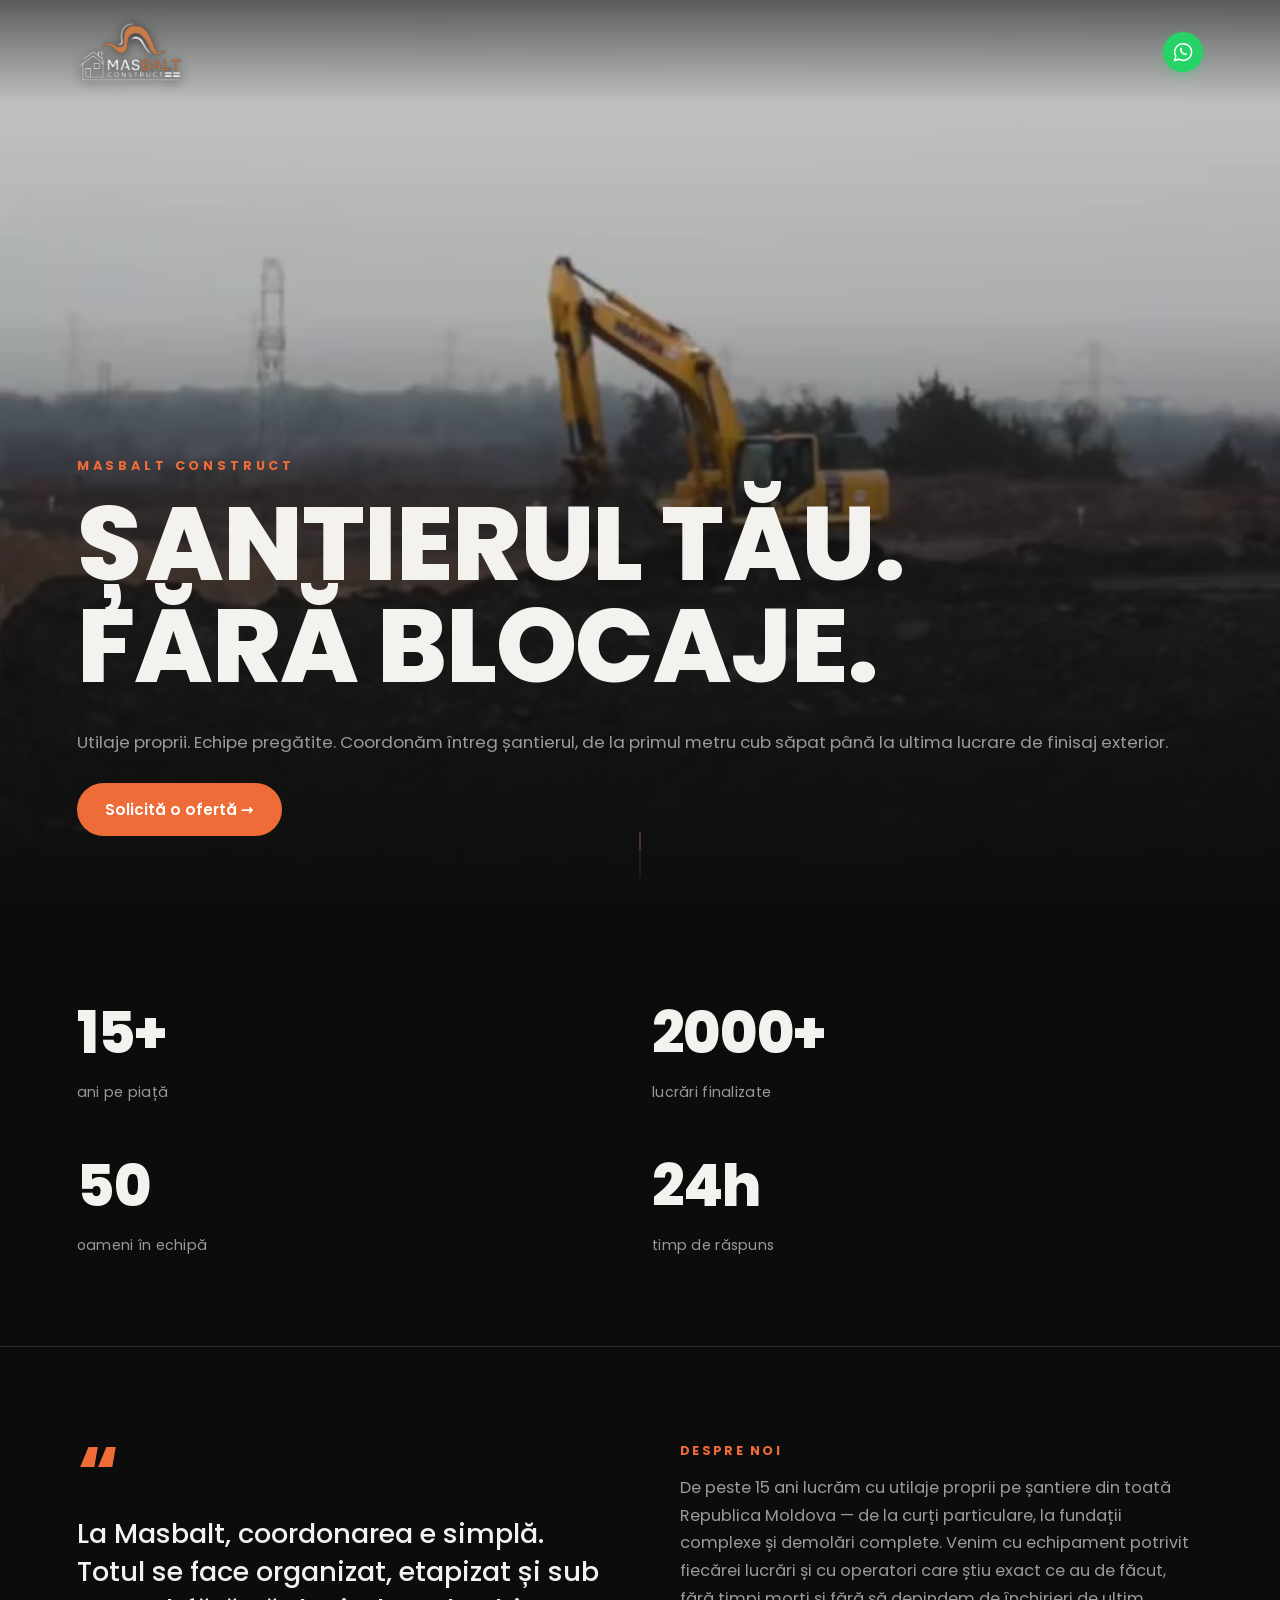
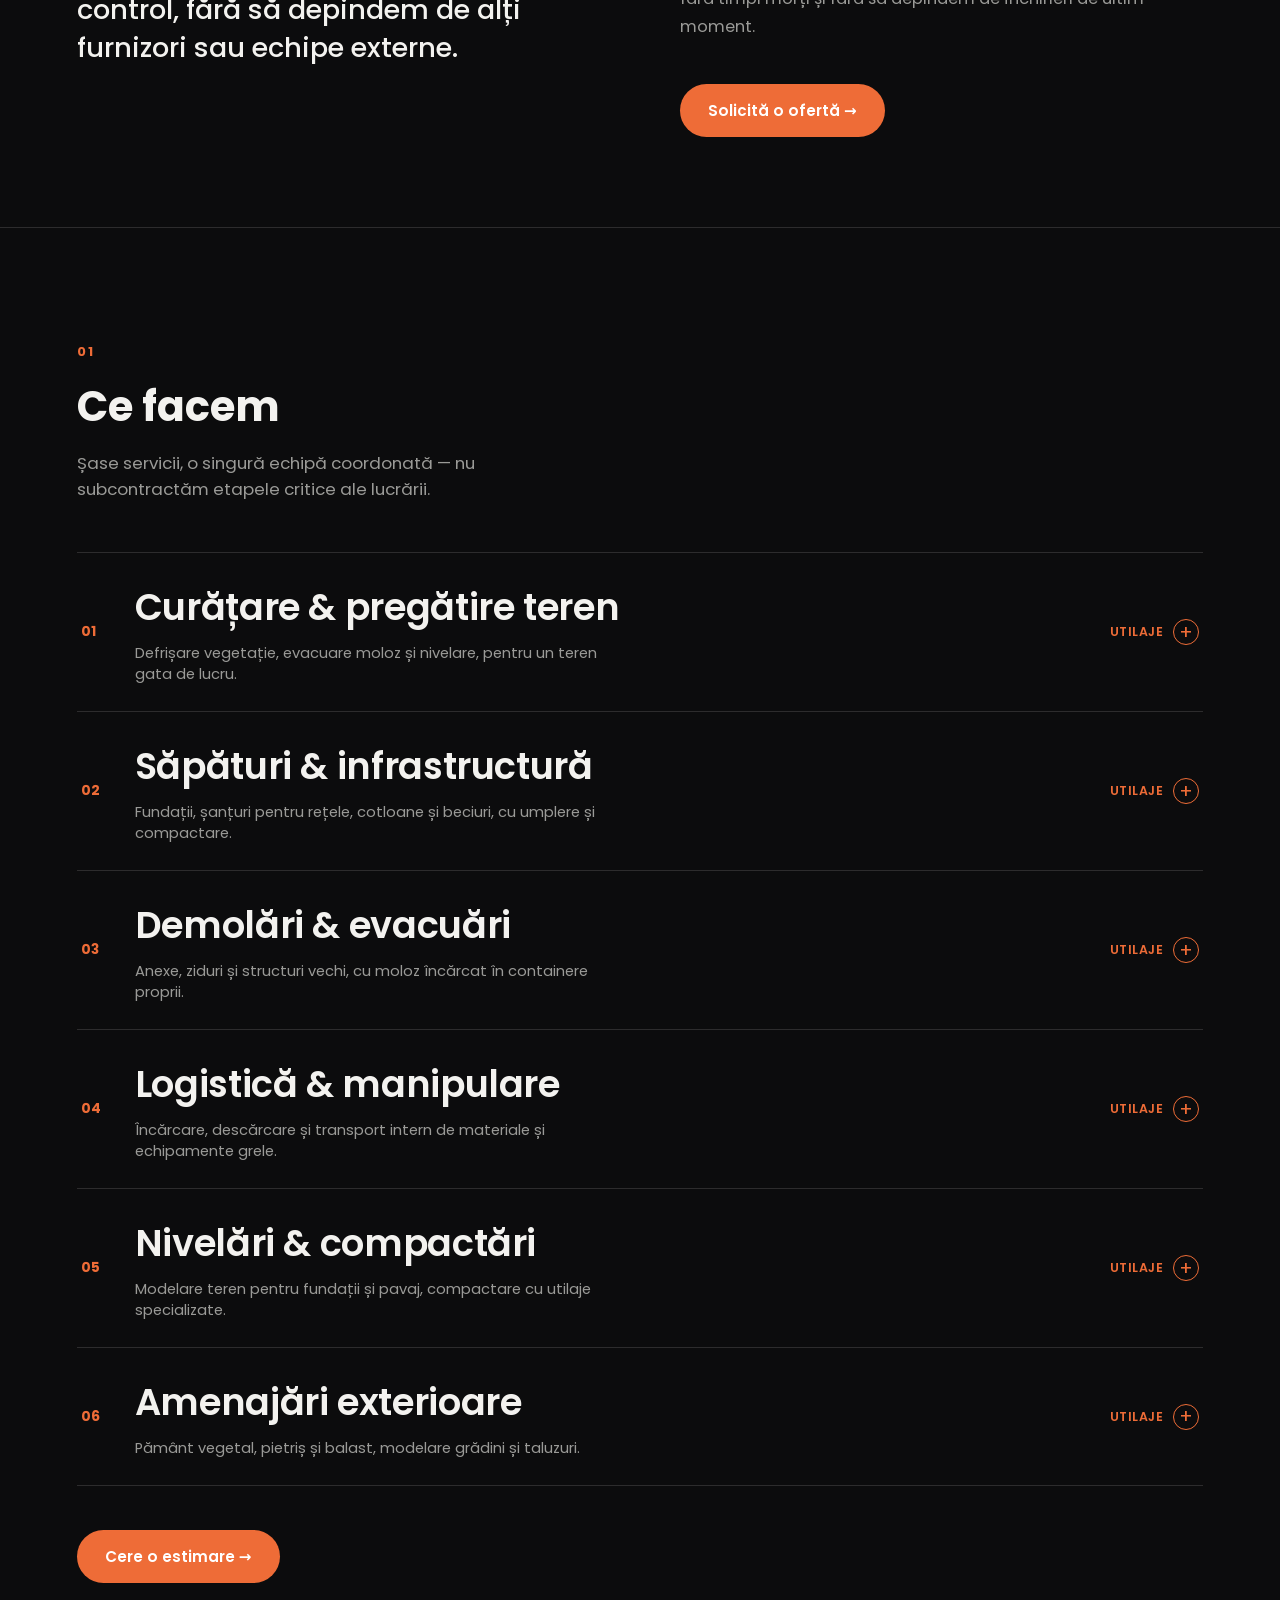
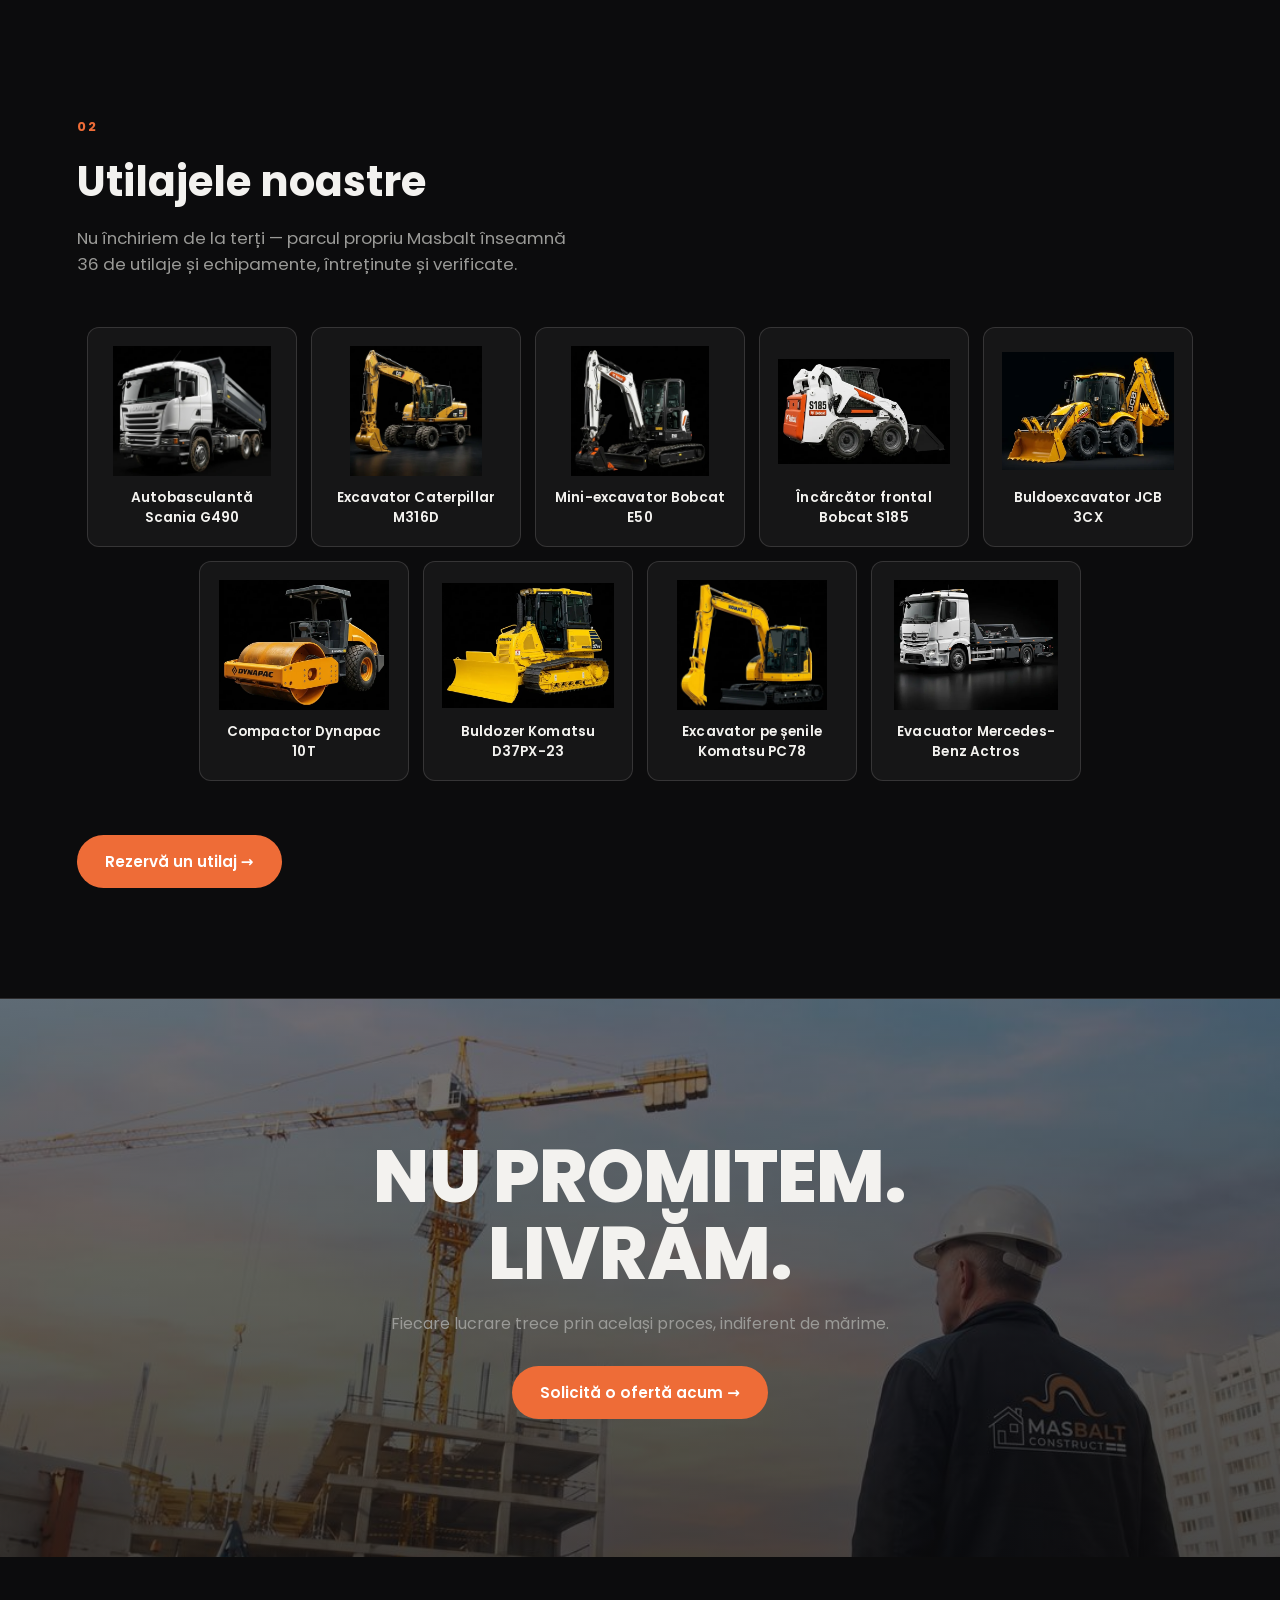
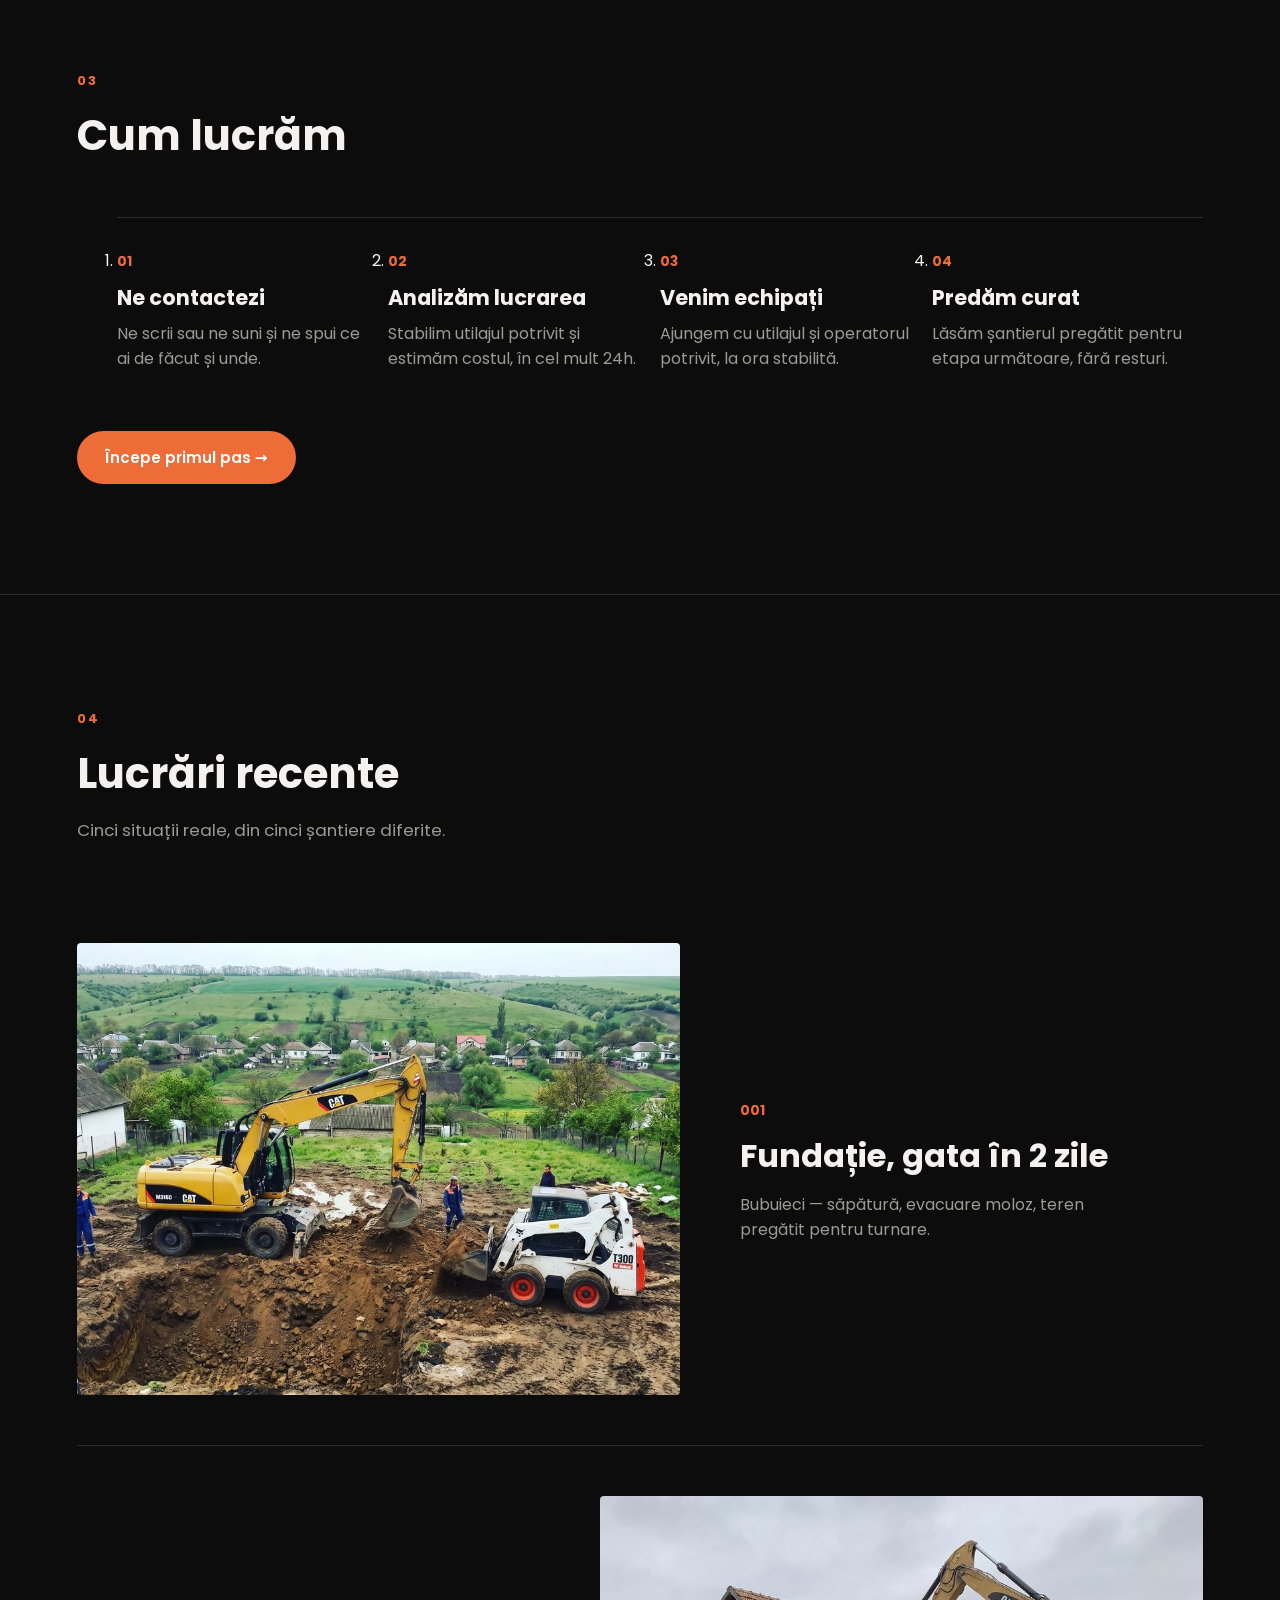
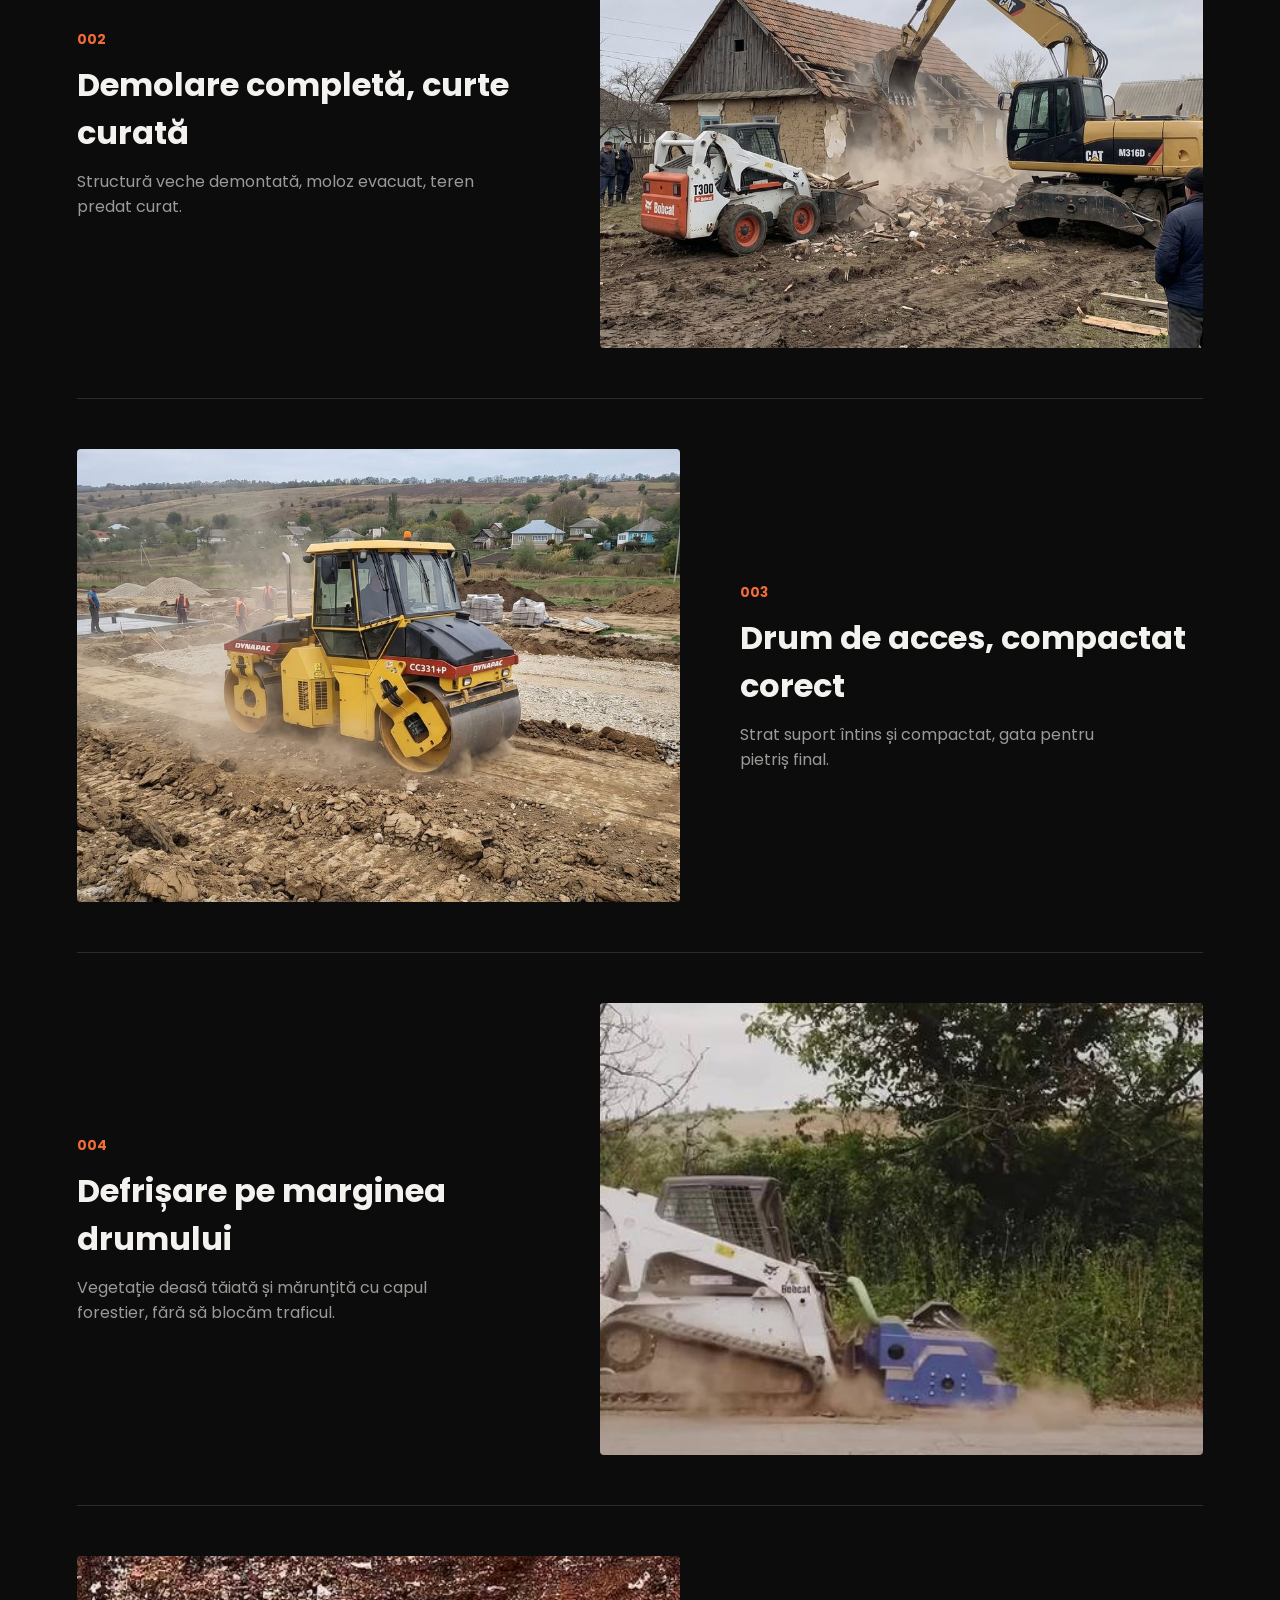
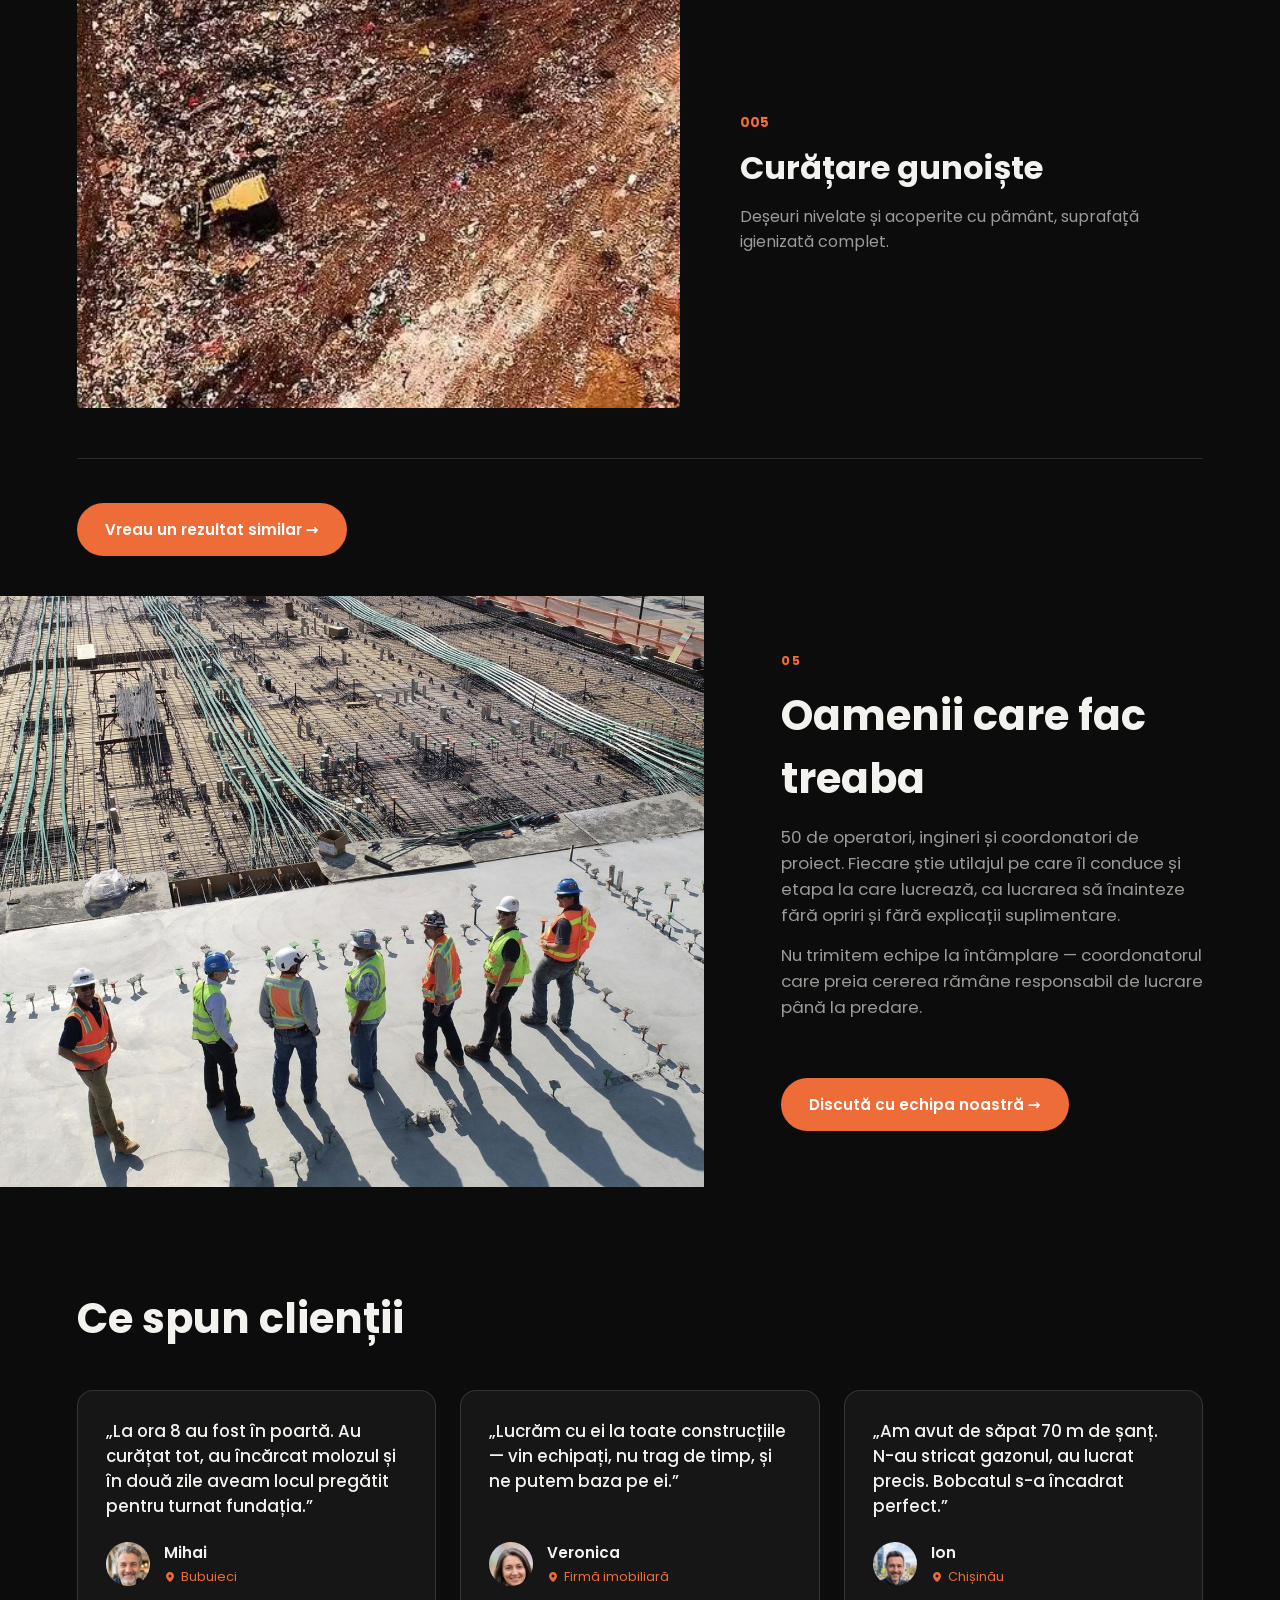
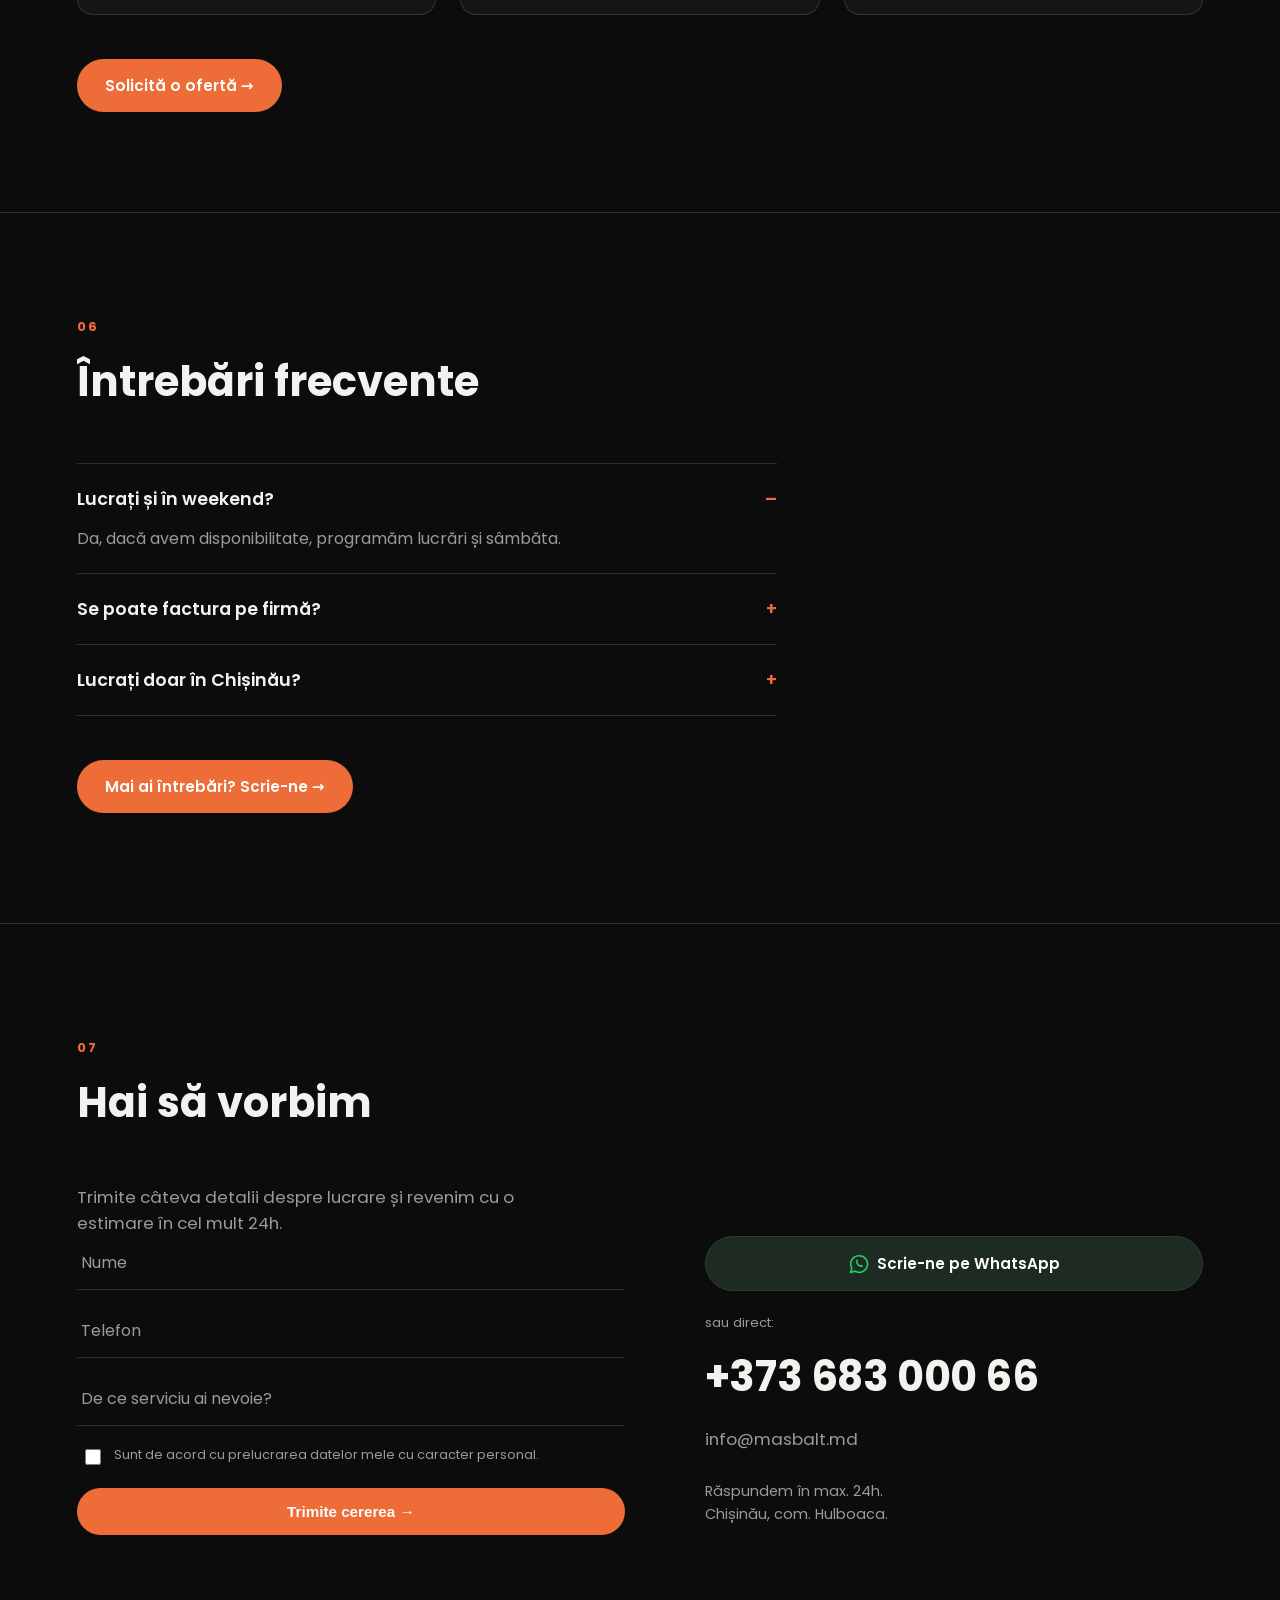
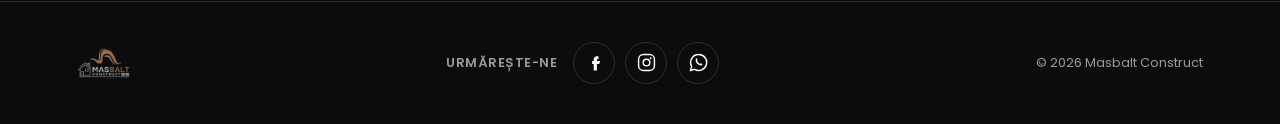
==== v2/index.html @ 7c2d7c92 "Cut hero video file sizes way down for a faster start Both hero clips were needlessly heavy for back" ====
<!DOCTYPE html>
<html lang="ro" class="no-js">
<head>
<meta charset="UTF-8">
<meta name="viewport" content="width=device-width, initial-scale=1.0">
<title>Masbalt Construct</title>
<meta name="description" content="Utilaje proprii. Echipe pregătite. Rezultate reale.">
<link rel="preconnect" href="https://fonts.googleapis.com">
<link rel="preconnect" href="https://fonts.gstatic.com" crossorigin>
<link href="https://fonts.googleapis.com/css2?family=Poppins:wght@300;400;500;600;700;800;900&display=swap" rel="stylesheet">
<link rel="stylesheet" href="css/style.css">
<script>document.documentElement.classList.replace('no-js','js')</script>
</head>
<body>

<header class="bar" id="bar">
  <div class="bar-inner">
    <a href="#top" class="mark">
      <img src="../images/logo.webp" alt="Masbalt Construct" class="mark-img">
    </a>
    <a href="https://wa.me/37368300066?text=Bun%C4%83%20ziua%2C%20a%C8%99%20avea%20nevoie%20de%20o%20ofert%C4%83%20pentru%20o%20lucrare." target="_blank" rel="noopener" aria-label="Scrie-ne pe WhatsApp" class="bar-whatsapp">
      <svg viewBox="0 0 24 24" fill="none" aria-hidden="true"><path d="M12 2a10 10 0 00-8.6 15L2 22l5.2-1.4A10 10 0 1012 2z" stroke="currentColor" stroke-width="1.8"/><path d="M8.5 8.7c-.2 1.6 1 4 2 5 1 1 3.3 2.3 4.9 2 .5-.1 1-.5 1.2-1l.2-.7-2-1-.6.7c-.9-.2-1.9-1-2.6-1.8-.6-.7-1.3-1.7-1.4-2.6l.7-.6-1-2-.7.2c-.5.2-.6.7-.7.8z" fill="currentColor"/></svg>
    </a>
  </div>
</header>

<a id="top"></a>

<!-- HERO -->
<section class="hero">
  <div class="hero-media">
    <video class="hero-video" id="heroVideo" autoplay muted loop playsinline preload="auto"></video>
  </div>
  <div class="hero-fade"></div>
  <div class="hero-content">
    <p class="eyebrow reveal hero-text-only">MASBALT CONSTRUCT</p>
    <h1 class="hero-title hero-text-only">
      <span class="reveal">ȘANTIERUL TĂU.</span>
      <span class="reveal">FĂRĂ&nbsp;BLOCAJE.</span>
    </h1>
    <div class="hero-bottom reveal">
      <p class="hero-sub hero-text-only">Utilaje proprii. Echipe pregătite. Coordonăm întreg șantierul, de la primul metru cub săpat până la ultima lucrare de finisaj exterior.</p>
      <a href="https://wa.me/37368300066?text=Bun%C4%83%20ziua%2C%20a%C8%99%20avea%20nevoie%20de%20o%20ofert%C4%83%20pentru%20o%20lucrare." target="_blank" rel="noopener" class="btn">Solicită o ofertă →</a>
    </div>
  </div>
  <div class="scroll-cue"><span></span></div>
</section>

<!-- STATS -->
<section class="stats">
  <div class="stats-grid">
    <div class="stat reveal">
      <span class="stat-num" data-count="15" data-suffix="+">0</span>
      <span class="stat-label">ani pe piață</span>
    </div>
    <div class="stat reveal">
      <span class="stat-num" data-count="2000" data-suffix="+">0</span>
      <span class="stat-label">lucrări finalizate</span>
    </div>
    <div class="stat reveal">
      <span class="stat-num" data-count="50" data-suffix="">0</span>
      <span class="stat-label">oameni în echipă</span>
    </div>
    <div class="stat reveal">
      <span class="stat-num" data-count="24" data-suffix="h">0</span>
      <span class="stat-label">timp de răspuns</span>
    </div>
  </div>
</section>

<!-- ABOUT -->
<section class="about">
  <div class="about-quote reveal">
    <span class="quote-mark">“</span>
    <p>La Masbalt, coordonarea e simplă. Totul se face organizat, etapizat și sub control, fără să depindem de alți furnizori sau echipe externe.</p>
  </div>
  <div class="about-copy reveal">
    <span class="tag">DESPRE NOI</span>
    <p>De peste 15 ani lucrăm cu utilaje proprii pe șantiere din toată Republica Moldova — de la curți particulare, la fundații complexe și demolări complete. Venim cu echipament potrivit fiecărei lucrări și cu operatori care știu exact ce au de făcut, fără timpi morți și fără să depindem de închirieri de ultim moment.</p>
    <a href="https://wa.me/37368300066?text=Bun%C4%83%20ziua%2C%20a%C8%99%20avea%20nevoie%20de%20o%20ofert%C4%83%20pentru%20o%20lucrare." target="_blank" rel="noopener" class="btn section-cta reveal">Solicită o ofertă →</a>
  </div>
</section>

<!-- SERVICES — editorial list -->
<section class="work" id="servicii">
  <div class="work-head reveal">
    <span class="tag">01</span>
    <h2>Ce facem</h2>
    <p class="work-sub">Șase servicii, o singură echipă coordonată — nu subcontractăm etapele critice ale lucrării.</p>
  </div>
  <ul class="svc-list">
    <li class="svc-row reveal" data-eq="komatsu-d37,jcb">
      <div class="svc-row-top">
        <span class="svc-index">01</span>
        <span class="svc-body">
          <span class="svc-name">Curățare &amp; pregătire teren</span>
          <span class="svc-desc">Defrișare vegetație, evacuare moloz și nivelare, pentru un teren gata de lucru.</span>
        </span>
        <span class="svc-toggle" aria-hidden="true"><span class="svc-toggle-label">Utilaje</span><span class="svc-toggle-icon">+</span></span>
      </div>
      <div class="svc-panel" hidden></div>
    </li>
    <li class="svc-row reveal" data-eq="cat,e50">
      <div class="svc-row-top">
        <span class="svc-index">02</span>
        <span class="svc-body">
          <span class="svc-name">Săpături &amp; infrastructură</span>
          <span class="svc-desc">Fundații, șanțuri pentru rețele, cotloane și beciuri, cu umplere și compactare.</span>
        </span>
        <span class="svc-toggle" aria-hidden="true"><span class="svc-toggle-label">Utilaje</span><span class="svc-toggle-icon">+</span></span>
      </div>
      <div class="svc-panel" hidden></div>
    </li>
    <li class="svc-row reveal" data-eq="jcb,scania">
      <div class="svc-row-top">
        <span class="svc-index">03</span>
        <span class="svc-body">
          <span class="svc-name">Demolări &amp; evacuări</span>
          <span class="svc-desc">Anexe, ziduri și structuri vechi, cu moloz încărcat în containere proprii.</span>
        </span>
        <span class="svc-toggle" aria-hidden="true"><span class="svc-toggle-label">Utilaje</span><span class="svc-toggle-icon">+</span></span>
      </div>
      <div class="svc-panel" hidden></div>
    </li>
    <li class="svc-row reveal" data-eq="scania,actros">
      <div class="svc-row-top">
        <span class="svc-index">04</span>
        <span class="svc-body">
          <span class="svc-name">Logistică &amp; manipulare</span>
          <span class="svc-desc">Încărcare, descărcare și transport intern de materiale și echipamente grele.</span>
        </span>
        <span class="svc-toggle" aria-hidden="true"><span class="svc-toggle-label">Utilaje</span><span class="svc-toggle-icon">+</span></span>
      </div>
      <div class="svc-panel" hidden></div>
    </li>
    <li class="svc-row reveal" data-eq="dynapac,s185">
      <div class="svc-row-top">
        <span class="svc-index">05</span>
        <span class="svc-body">
          <span class="svc-name">Nivelări &amp; compactări</span>
          <span class="svc-desc">Modelare teren pentru fundații și pavaj, compactare cu utilaje specializate.</span>
        </span>
        <span class="svc-toggle" aria-hidden="true"><span class="svc-toggle-label">Utilaje</span><span class="svc-toggle-icon">+</span></span>
      </div>
      <div class="svc-panel" hidden></div>
    </li>
    <li class="svc-row reveal" data-eq="s185,e50">
      <div class="svc-row-top">
        <span class="svc-index">06</span>
        <span class="svc-body">
          <span class="svc-name">Amenajări exterioare</span>
          <span class="svc-desc">Pământ vegetal, pietriș și balast, modelare grădini și taluzuri.</span>
        </span>
        <span class="svc-toggle" aria-hidden="true"><span class="svc-toggle-label">Utilaje</span><span class="svc-toggle-icon">+</span></span>
      </div>
      <div class="svc-panel" hidden></div>
    </li>
  </ul>
  <a href="https://wa.me/37368300066?text=Bun%C4%83%20ziua%2C%20a%C8%99%20avea%20nevoie%20de%20o%20ofert%C4%83%20pentru%20o%20lucrare." target="_blank" rel="noopener" class="btn section-cta reveal">Cere o estimare →</a>
</section>

<!-- FLEET -->
<section class="fleet" id="parc">
  <div class="work-head reveal">
    <span class="tag">02</span>
    <h2>Utilajele noastre</h2>
    <p class="work-sub">Nu închiriem de la terți — parcul propriu Masbalt înseamnă 36 de utilaje și echipamente, întreținute și verificate.</p>
  </div>
  <div class="fleet-strip">
    <div class="fleet-item reveal">
      <img src="images/eq-scania.webp" alt="Autobasculantă Scania G490" loading="lazy">
      <span>Autobasculantă Scania G490</span>
    </div>
    <div class="fleet-item reveal">
      <img src="images/eq-cat.webp" alt="Excavator Caterpillar M316D" loading="lazy">
      <span>Excavator Caterpillar M316D</span>
    </div>
    <div class="fleet-item reveal">
      <img src="images/eq-e50.webp" alt="Mini-excavator Bobcat E50" loading="lazy">
      <span>Mini-excavator Bobcat E50</span>
    </div>
    <div class="fleet-item reveal">
      <img src="images/eq-s185.webp" alt="Încărcător frontal Bobcat S185" loading="lazy">
      <span>Încărcător frontal Bobcat S185</span>
    </div>
    <div class="fleet-item reveal">
      <img src="images/eq-jcb.webp" alt="Buldoexcavator JCB 3CX" loading="lazy">
      <span>Buldoexcavator JCB 3CX</span>
    </div>
    <div class="fleet-item reveal">
      <img src="images/eq-dynapac.webp" alt="Compactor Dynapac 10T" loading="lazy">
      <span>Compactor Dynapac 10T</span>
    </div>
    <div class="fleet-item reveal">
      <img src="images/eq-komatsu-d37.webp" alt="Buldozer Komatsu D37PX-23" loading="lazy">
      <span>Buldozer Komatsu D37PX-23</span>
    </div>
    <div class="fleet-item reveal">
      <img src="images/eq-komatsu-pc78.webp" alt="Excavator pe șenile Komatsu PC78" loading="lazy">
      <span>Excavator pe șenile Komatsu PC78</span>
    </div>
    <div class="fleet-item reveal">
      <img src="images/eq-actros.webp" alt="Evacuator Mercedes-Benz Actros" loading="lazy">
      <span>Evacuator Mercedes-Benz Actros</span>
    </div>
  </div>
  <a href="https://wa.me/37368300066?text=Bun%C4%83%20ziua%2C%20a%C8%99%20avea%20nevoie%20de%20o%20ofert%C4%83%20pentru%20o%20lucrare." target="_blank" rel="noopener" class="btn section-cta reveal">Rezervă un utilaj →</a>
</section>

<!-- STATEMENT BREAK -->
<section class="statement">
  <div class="statement-media">
    <img src="../images/trust-card.jpg" alt="Coordonator Masbalt pe șantier">
  </div>
  <div class="statement-overlay">
    <p class="statement-text reveal">NU PROMITEM.<br>LIVRĂM.</p>
    <p class="statement-sub reveal">Fiecare lucrare trece prin același proces, indiferent de mărime.</p>
    <a href="https://wa.me/37368300066?text=Bun%C4%83%20ziua%2C%20a%C8%99%20avea%20nevoie%20de%20o%20ofert%C4%83%20pentru%20o%20lucrare." target="_blank" rel="noopener" class="btn section-cta reveal">Solicită o ofertă acum →</a>
  </div>
</section>

<!-- PROCESS -->
<section class="process">
  <div class="work-head reveal">
    <span class="tag">03</span>
    <h2>Cum lucrăm</h2>
  </div>
  <ol class="steps">
    <li class="step reveal">
      <span class="step-num">01</span>
      <h3>Ne contactezi</h3>
      <p>Ne scrii sau ne suni și ne spui ce ai de făcut și unde.</p>
    </li>
    <li class="step reveal">
      <span class="step-num">02</span>
      <h3>Analizăm lucrarea</h3>
      <p>Stabilim utilajul potrivit și estimăm costul, în cel mult 24h.</p>
    </li>
    <li class="step reveal">
      <span class="step-num">03</span>
      <h3>Venim echipați</h3>
      <p>Ajungem cu utilajul și operatorul potrivit, la ora stabilită.</p>
    </li>
    <li class="step reveal">
      <span class="step-num">04</span>
      <h3>Predăm curat</h3>
      <p>Lăsăm șantierul pregătit pentru etapa următoare, fără resturi.</p>
    </li>
  </ol>
  <a href="https://wa.me/37368300066?text=Bun%C4%83%20ziua%2C%20a%C8%99%20avea%20nevoie%20de%20o%20ofert%C4%83%20pentru%20o%20lucrare." target="_blank" rel="noopener" class="btn section-cta reveal">Începe primul pas →</a>
</section>

<!-- PROJECTS -->
<section class="projects" id="proiecte">
  <div class="work-head reveal">
    <span class="tag">04</span>
    <h2>Lucrări recente</h2>
    <p class="work-sub">Cinci situații reale, din cinci șantiere diferite.</p>
  </div>

  <article class="project">
    <div class="project-media reveal">
      <img src="../images/svc-sapaturi.jpg" alt="Fundație CAT și Bobcat">
    </div>
    <div class="project-info reveal">
      <span class="project-num">001</span>
      <h3>Fundație, gata în 2 zile</h3>
      <p>Bubuieci — săpătură, evacuare moloz, teren pregătit pentru turnare.</p>
    </div>
  </article>

  <article class="project project--rev">
    <div class="project-media reveal">
      <img src="../images/svc-demolari.jpg" alt="Demolare casă veche">
    </div>
    <div class="project-info reveal">
      <span class="project-num">002</span>
      <h3>Demolare completă, curte curată</h3>
      <p>Structură veche demontată, moloz evacuat, teren predat curat.</p>
    </div>
  </article>

  <article class="project">
    <div class="project-media reveal">
      <img src="../images/svc-nivelari.jpg" alt="Compactare drum acces">
    </div>
    <div class="project-info reveal">
      <span class="project-num">003</span>
      <h3>Drum de acces, compactat corect</h3>
      <p>Strat suport întins și compactat, gata pentru pietriș final.</p>
    </div>
  </article>

  <article class="project project--rev">
    <div class="project-media reveal">
      <video src="images/proj-defrisari.mp4" poster="images/proj-defrisari-poster.jpg" autoplay muted loop playsinline></video>
    </div>
    <div class="project-info reveal">
      <span class="project-num">004</span>
      <h3>Defrișare pe marginea drumului</h3>
      <p>Vegetație deasă tăiată și mărunțită cu capul forestier, fără să blocăm traficul.</p>
    </div>
  </article>

  <article class="project">
    <div class="project-media reveal">
      <video src="images/proj-curatare-gunoi.mp4" poster="images/proj-curatare-gunoi-poster.jpg" autoplay muted loop playsinline></video>
    </div>
    <div class="project-info reveal">
      <span class="project-num">005</span>
      <h3>Curățare gunoiște</h3>
      <p>Deșeuri nivelate și acoperite cu pământ, suprafață igienizată complet.</p>
    </div>
  </article>
  <a href="https://wa.me/37368300066?text=Bun%C4%83%20ziua%2C%20a%C8%99%20avea%20nevoie%20de%20o%20ofert%C4%83%20pentru%20o%20lucrare." target="_blank" rel="noopener" class="btn section-cta reveal">Vreau un rezultat similar →</a>
</section>

<!-- TEAM -->
<section class="team">
  <div class="team-media reveal">
    <img src="images/team-rooftop.jpg" alt="Echipa Masbalt Construct pe șantier">
  </div>
  <div class="team-text reveal">
    <span class="tag">05</span>
    <h2>Oamenii care fac treaba</h2>
    <p>50 de operatori, ingineri și coordonatori de proiect. Fiecare știe utilajul pe care îl conduce și etapa la care lucrează, ca lucrarea să înainteze fără opriri și fără explicații suplimentare.</p>
    <p>Nu trimitem echipe la întâmplare — coordonatorul care preia cererea rămâne responsabil de lucrare până la predare.</p>
    <a href="https://wa.me/37368300066?text=Bun%C4%83%20ziua%2C%20a%C8%99%20avea%20nevoie%20de%20o%20ofert%C4%83%20pentru%20o%20lucrare." target="_blank" rel="noopener" class="btn section-cta reveal">Discută cu echipa noastră →</a>
  </div>
</section>

<!-- TESTIMONIAL -->
<section class="testimonial">
  <div class="work-head reveal">
    <h2>Ce spun clienții</h2>
  </div>
  <div class="t-grid">
    <blockquote class="t-card reveal">
      <p>„La ora 8 au fost în poartă. Au curățat tot, au încărcat molozul și în două zile aveam locul pregătit pentru turnat fundația.”</p>
      <footer>
        <img src="../images/avatar-mihai.jpg" alt="" class="t-avatar">
        <div class="t-who">
          <span class="t-name">Mihai</span>
          <span class="t-zone"><svg viewBox="0 0 24 24" width="12" height="12" aria-hidden="true"><path d="M12 2C7.6 2 4 5.6 4 10c0 6 8 12 8 12s8-6 8-12c0-4.4-3.6-8-8-8Zm0 11a3 3 0 1 1 0-6 3 3 0 0 1 0 6Z" fill="currentColor"/></svg>Bubuieci</span>
        </div>
      </footer>
    </blockquote>
    <blockquote class="t-card reveal">
      <p>„Lucrăm cu ei la toate construcțiile — vin echipați, nu trag de timp, și ne putem baza pe ei.”</p>
      <footer>
        <img src="../images/avatar-veronica.jpg" alt="" class="t-avatar">
        <div class="t-who">
          <span class="t-name">Veronica</span>
          <span class="t-zone"><svg viewBox="0 0 24 24" width="12" height="12" aria-hidden="true"><path d="M12 2C7.6 2 4 5.6 4 10c0 6 8 12 8 12s8-6 8-12c0-4.4-3.6-8-8-8Zm0 11a3 3 0 1 1 0-6 3 3 0 0 1 0 6Z" fill="currentColor"/></svg>Firmă imobiliară</span>
        </div>
      </footer>
    </blockquote>
    <blockquote class="t-card reveal">
      <p>„Am avut de săpat 70 m de șanț. N-au stricat gazonul, au lucrat precis. Bobcatul s-a încadrat perfect.”</p>
      <footer>
        <img src="../images/avatar-ion.jpg" alt="" class="t-avatar">
        <div class="t-who">
          <span class="t-name">Ion</span>
          <span class="t-zone"><svg viewBox="0 0 24 24" width="12" height="12" aria-hidden="true"><path d="M12 2C7.6 2 4 5.6 4 10c0 6 8 12 8 12s8-6 8-12c0-4.4-3.6-8-8-8Zm0 11a3 3 0 1 1 0-6 3 3 0 0 1 0 6Z" fill="currentColor"/></svg>Chișinău</span>
        </div>
      </footer>
    </blockquote>
  </div>
  <a href="https://wa.me/37368300066?text=Bun%C4%83%20ziua%2C%20a%C8%99%20avea%20nevoie%20de%20o%20ofert%C4%83%20pentru%20o%20lucrare." target="_blank" rel="noopener" class="btn section-cta reveal">Solicită o ofertă →</a>
</section>

<!-- FAQ -->
<section class="faq">
  <div class="work-head reveal">
    <span class="tag">06</span>
    <h2>Întrebări frecvente</h2>
  </div>
  <div class="faq-list">
    <details class="faq-item reveal" open>
      <summary>Lucrați și în weekend?</summary>
      <p>Da, dacă avem disponibilitate, programăm lucrări și sâmbăta.</p>
    </details>
    <details class="faq-item reveal">
      <summary>Se poate factura pe firmă?</summary>
      <p>Absolut. Lucrăm atât cu persoane fizice, cât și cu companii.</p>
    </details>
    <details class="faq-item reveal">
      <summary>Lucrați doar în Chișinău?</summary>
      <p>Nu. Intervenim în toată Republica Moldova, în funcție de complexitatea lucrării.</p>
    </details>
  </div>
  <a href="https://wa.me/37368300066?text=Bun%C4%83%20ziua%2C%20a%C8%99%20avea%20nevoie%20de%20o%20ofert%C4%83%20pentru%20o%20lucrare." target="_blank" rel="noopener" class="btn section-cta reveal">Mai ai întrebări? Scrie-ne →</a>
</section>

<!-- CONTACT -->
<section class="contact" id="contact">
  <div class="contact-head reveal">
    <span class="tag">07</span>
    <h2>Hai să vorbim</h2>
    <p class="work-sub">Trimite câteva detalii despre lucrare și revenim cu o estimare în cel mult 24h.</p>
  </div>
  <div class="contact-grid">
    <form class="contact-form reveal" id="offerForm">
      <input type="text" name="nume" placeholder="Nume" required>
      <input type="tel" name="telefon" placeholder="Telefon" required>
      <input type="text" name="serviciu" placeholder="De ce serviciu ai nevoie?">
      <label class="consent">
        <input type="checkbox" name="consimtamant" required>
        <span>Sunt de acord cu prelucrarea datelor mele cu caracter personal.</span>
      </label>
      <button type="submit" class="btn btn-block">Trimite cererea →</button>
      <p class="form-ok" id="formOk">Mulțumim! Revenim în cel mult 24h.</p>
    </form>
    <div class="contact-direct reveal">
      <a href="https://wa.me/37368300066?text=Bun%C4%83%20ziua%2C%20a%C8%99%20avea%20nevoie%20de%20o%20ofert%C4%83%20pentru%20o%20lucrare." target="_blank" rel="noopener" class="btn btn-whatsapp btn-block">
        <svg viewBox="0 0 24 24" width="20" height="20" aria-hidden="true"><path d="M12 2a10 10 0 00-8.6 15L2 22l5.2-1.4A10 10 0 1012 2z" stroke="currentColor" stroke-width="1.8" fill="none"/><path d="M8.5 8.7c-.2 1.6 1 4 2 5 1 1 3.3 2.3 4.9 2 .5-.1 1-.5 1.2-1l.2-.7-2-1-.6.7c-.9-.2-1.9-1-2.6-1.8-.6-.7-1.3-1.7-1.4-2.6l.7-.6-1-2-.7.2c-.5.2-.6.7-.7.8z" fill="currentColor"/></svg>
        Scrie-ne pe WhatsApp
      </a>
      <p class="contact-or">sau direct:</p>
      <a href="tel:+37368300066" class="contact-phone">+373 683 000 66</a>
      <a href="mailto:info@masbalt.md" class="contact-mail">info@masbalt.md</a>
      <p class="contact-note">Răspundem în max. 24h.<br>Chișinău, com. Hulboaca.</p>
    </div>
  </div>
</section>

<footer class="foot">
  <img src="../images/logo.webp" alt="Masbalt Construct" class="foot-logo">
  <div class="foot-social">
    <span class="foot-social-label">Urmărește-ne</span>
    <div class="foot-social-icons">
      <a href="https://www.facebook.com/share/198a4Z6UK8/?mibextid=wwXIfr" target="_blank" rel="noopener" aria-label="Facebook" class="foot-icon">
        <svg viewBox="0 0 24 24" fill="none"><path d="M15 8h2V4h-2c-2.2 0-4 1.8-4 4v2H9v4h2v8h4v-8h3l1-4h-4V8c0-.6.4-1 1-1z" fill="currentColor"/></svg>
      </a>
      <a href="https://www.instagram.com/masbalt.construct?igsi=ZjRyZXZ1cXd3Y2dy" target="_blank" rel="noopener" aria-label="Instagram" class="foot-icon">
        <svg viewBox="0 0 24 24" fill="none"><rect x="2" y="2" width="20" height="20" rx="6" stroke="currentColor" stroke-width="1.8"/><circle cx="12" cy="12" r="4.2" stroke="currentColor" stroke-width="1.8"/><circle cx="17.3" cy="6.7" r="1.2" fill="currentColor"/></svg>
      </a>
      <a href="https://wa.me/37368300066" target="_blank" rel="noopener" aria-label="WhatsApp" class="foot-icon">
        <svg viewBox="0 0 24 24" fill="none"><path d="M12 2a10 10 0 00-8.6 15L2 22l5.2-1.4A10 10 0 1012 2z" stroke="currentColor" stroke-width="1.8"/><path d="M8.5 8.7c-.2 1.6 1 4 2 5 1 1 3.3 2.3 4.9 2 .5-.1 1-.5 1.2-1l.2-.7-2-1-.6.7c-.9-.2-1.9-1-2.6-1.8-.6-.7-1.3-1.7-1.4-2.6l.7-.6-1-2-.7.2c-.5.2-.6.7-.7.8z" fill="currentColor"/></svg>
      </a>
    </div>
  </div>
  <p class="foot-copy">© <span id="year"></span> Masbalt Construct</p>
</footer>

<script src="js/script.js"></script>
</body>
</html>
---- v2/css/style.css ----
:root{
  --bg: #0c0c0d;
  --ink: #f3f2ef;
  --dim: #9a9a97;
  --line: rgba(243,242,239,.14);
  --orange: #ee6c37;
  --font: 'Poppins', system-ui, sans-serif;
}

*,*::before,*::after{ box-sizing: border-box; }
html{ scroll-behavior: smooth; }
body{
  margin: 0;
  background: var(--bg);
  color: var(--ink);
  font-family: var(--font);
  overflow-x: hidden;
}
img{ max-width: 100%; display: block; }
a{ color: inherit; text-decoration: none; }
ul{ margin: 0; padding: 0; list-style: none; }

.tag{
  display: inline-block;
  color: var(--orange);
  font-weight: 700;
  font-size: .8rem;
  letter-spacing: .18em;
  margin-bottom: 14px;
}

/* reveal-on-scroll (progressive enhancement: visible by default, hidden only once JS is confirmed running) */
.js .reveal{
  opacity: 0;
  transform: translateY(28px);
  transition: opacity .8s ease, transform .8s ease;
}
.js .reveal.in{ opacity: 1; transform: translateY(0); }

/* ---------- bar ---------- */
.bar{
  position: fixed;
  top: 0; left: 0; right: 0;
  z-index: 100;
  padding: 22px 6vw;
  background: linear-gradient(180deg, rgba(0,0,0,.55), rgba(0,0,0,0));
  transition: background .3s ease, padding .3s ease;
}
.bar.solid{ background: rgba(12,12,13,.85); backdrop-filter: blur(10px); padding: 14px 6vw; border-bottom: 1px solid var(--line); }
.bar-inner{ display: flex; align-items: center; justify-content: space-between; }
.mark-img{
  height: 60px;
  width: auto;
  filter: drop-shadow(0 2px 6px rgba(0,0,0,.6));
}
.bar-whatsapp{
  width: 40px;
  height: 40px;
  flex-shrink: 0;
  display: flex;
  align-items: center;
  justify-content: center;
  border-radius: 50%;
  background: #25D366;
  color: #fff;
  box-shadow: 0 4px 14px -4px rgba(37,211,102,.6);
  animation: wa-vibrate 4.5s ease-in-out infinite;
}
.bar-whatsapp svg{ width: 20px; height: 20px; }
.bar-whatsapp:hover{ filter: brightness(1.08); }

@keyframes wa-vibrate{
  0%, 12%, 100%{ transform: rotate(0deg); }
  1%{ transform: rotate(-16deg); }
  2%{ transform: rotate(14deg); }
  3%{ transform: rotate(-12deg); }
  4%{ transform: rotate(10deg); }
  5%{ transform: rotate(-8deg); }
  6%{ transform: rotate(6deg); }
  7%{ transform: rotate(-4deg); }
  8%{ transform: rotate(2deg); }
}

@media (prefers-reduced-motion: reduce){
  .bar-whatsapp{ animation: none; }
}

/* ---------- hero ---------- */
.hero{
  position: relative;
  height: 100svh;
  min-height: 560px;
  display: flex;
  flex-direction: column;
  justify-content: flex-end;
  overflow: hidden;
}
.hero-media{ position: absolute; inset: 0; }
.hero-img, .hero-video{
  width: 100%; height: 100%;
  object-fit: cover;
}
.hero-img{
  animation: kenburns 22s ease-in-out infinite alternate;
}
@keyframes kenburns{
  from{ transform: scale(1); }
  to{ transform: scale(1.09); }
}
.hero-fade{
  position: absolute; inset: 0;
  background: linear-gradient(0deg, rgba(12,12,13,.96) 0%, rgba(12,12,13,.55) 42%, rgba(12,12,13,.25) 65%, rgba(12,12,13,.15) 100%);
}
/* The mobile hero clip already has the title/branding/subtitle baked in
   as motion graphics, so the HTML text is redundant there — keep only
   the CTA button on phones. */
@media (max-width: 767px){
  .hero-text-only{ display: none; }
}
.hero-content{
  position: relative;
  z-index: 1;
  padding: 0 6vw 64px;
}
.eyebrow{
  color: var(--orange);
  font-weight: 700;
  font-size: .8rem;
  letter-spacing: .3em;
  margin: 0 0 18px;
}
.hero-title{
  margin: 0;
  font-weight: 800;
  font-size: clamp(2.6rem, 9vw, 6.5rem);
  line-height: .98;
  letter-spacing: -.01em;
  text-transform: uppercase;
}
.hero-title span{ display: block; transition-delay: .1s; }
.hero-title span:nth-child(2){ transition-delay: .25s; }
.hero-bottom{
  margin-top: 32px;
  display: flex;
  flex-wrap: wrap;
  align-items: center;
  gap: 28px;
  transition-delay: .4s;
}
.hero-sub{ margin: 0; color: var(--dim); font-size: 1.05rem; }

.btn{
  display: inline-flex;
  align-items: center;
  gap: 8px;
  background: var(--orange);
  color: #fff;
  font-weight: 600;
  font-size: .95rem;
  padding: 15px 28px;
  border-radius: 999px;
  border: none;
  cursor: pointer;
  transition: transform .2s ease, box-shadow .2s ease;
}
.btn:hover{ transform: translateY(-2px); box-shadow: 0 14px 30px -12px rgba(238,108,55,.55); }
.btn-block{ width: 100%; justify-content: center; }

.section-cta{
  margin-top: 44px;
  align-self: flex-start;
}
.statement-overlay .section-cta{ margin-top: 30px; align-self: center; }

.scroll-cue{
  position: absolute;
  bottom: 22px; left: 50%;
  transform: translateX(-50%);
  width: 1px; height: 46px;
  background: var(--line);
  z-index: 1;
  overflow: hidden;
}
.scroll-cue span{
  display: block;
  width: 100%; height: 40%;
  background: var(--orange);
  animation: cue 1.8s ease-in-out infinite;
}
@keyframes cue{
  0%{ transform: translateY(-100%); }
  100%{ transform: translateY(250%); }
}

/* ---------- stats ---------- */
.stats{ padding: 90px 6vw; border-bottom: 1px solid var(--line); }
.stats-grid{
  display: grid;
  grid-template-columns: repeat(2, 1fr);
  gap: 40px 24px;
}
.stat{ display: flex; flex-direction: column; gap: 6px; }
.stat-num{
  font-size: clamp(2.4rem, 6vw, 3.6rem);
  font-weight: 800;
  letter-spacing: -.02em;
}
.stat-label{ color: var(--dim); font-size: .88rem; letter-spacing: .02em; }

/* ---------- about ---------- */
.about{
  padding: 90px 6vw;
  display: grid;
  grid-template-columns: 1fr;
  gap: 40px;
  border-bottom: 1px solid var(--line);
}
.about-quote{ position: relative; }
.quote-mark{
  display: block;
  font-size: 4.5rem;
  line-height: 1;
  color: var(--orange);
  font-weight: 800;
  margin-bottom: 6px;
}
.about-quote p{
  font-size: clamp(1.3rem, 3vw, 1.7rem);
  font-weight: 500;
  line-height: 1.4;
  margin: 0;
  max-width: 34ch;
}
.about-copy p{ color: var(--dim); font-size: 1.02rem; line-height: 1.7; max-width: 52ch; margin: 0; }

@media (min-width: 860px){
  .about{ grid-template-columns: 1fr 1fr; gap: 80px; }
}

/* ---------- services editorial list ---------- */
.work{ position: relative; padding: 110px 6vw 130px; }
.work-head{ margin-bottom: 50px; }
.work-head h2{ margin: 0 0 12px; font-size: clamp(1.8rem, 4vw, 2.6rem); font-weight: 700; }
.work-sub{ color: var(--dim); font-size: 1.05rem; max-width: 46ch; margin: 0; }
.svc-list{ border-top: 1px solid var(--line); }
.svc-row{
  border-bottom: 1px solid var(--line);
  cursor: pointer;
}
.svc-row-top{
  display: flex;
  align-items: center;
  gap: 24px;
  padding: 26px 4px;
  transition: padding-left .3s ease;
}
.svc-row:hover .svc-row-top{ padding-left: 16px; }
.svc-index{ color: var(--orange); font-weight: 700; font-size: .85rem; width: 30px; flex-shrink: 0; }
.svc-body{ flex: 1; display: flex; flex-direction: column; gap: 8px; }
.svc-name{
  font-size: clamp(1.3rem, 4vw, 2.3rem);
  font-weight: 600;
  letter-spacing: -.01em;
  transition: color .3s ease;
}
.svc-desc{ color: var(--dim); font-size: .92rem; max-width: 52ch; }
.svc-row:hover .svc-name, .svc-row.open .svc-name{ color: var(--orange); }
.svc-toggle{
  display: flex;
  align-items: center;
  gap: 10px;
  flex-shrink: 0;
  color: var(--orange);
}
.svc-toggle-label{
  display: none;
  font-size: .78rem;
  font-weight: 600;
  letter-spacing: .04em;
  text-transform: uppercase;
}
.svc-toggle-icon{
  width: 26px;
  height: 26px;
  flex-shrink: 0;
  border: 1px solid var(--orange);
  border-radius: 50%;
  display: flex;
  align-items: center;
  justify-content: center;
  font-size: 1.2rem;
  line-height: 1;
  transition: background .3s ease, color .3s ease, transform .3s ease;
}
.svc-row:hover .svc-toggle-icon{ transform: scale(1.08); }
.svc-row.open .svc-toggle-icon{ background: var(--orange); color: #0c0c0d; }

@media (min-width: 860px){
  .svc-toggle-label{ display: inline; }
}

.svc-panel{
  max-height: 0;
  overflow: hidden;
  padding: 0 4px;
  transition: max-height .35s ease, padding-bottom .35s ease;
}
.svc-row.open .svc-panel{ max-height: 320px; padding-bottom: 28px; }
.svc-panel-inner{ display: flex; flex-wrap: wrap; align-items: center; gap: 14px; padding-top: 4px; }
.svc-eq-card{
  display: flex;
  align-items: center;
  gap: 12px;
  background: #161617;
  border: 1px solid var(--line);
  border-radius: 12px;
  padding: 8px 18px 8px 8px;
}
.svc-eq-card img{ width: 62px; height: 62px; object-fit: contain; flex-shrink: 0; }
.svc-eq-card span{ font-size: .88rem; font-weight: 600; }
.svc-panel-more{ color: var(--dim); font-size: .92rem; }
.svc-panel-more a{ color: var(--orange); font-weight: 600; text-decoration: none; }
.svc-panel-more a:hover{ text-decoration: underline; }

/* ---------- fleet ---------- */
.fleet{ padding: 0 6vw 110px; border-bottom: 1px solid var(--line); }
.fleet-strip{
  display: flex;
  gap: 14px;
  overflow-x: auto;
  padding-bottom: 10px;
  scroll-snap-type: x mandatory;
  -webkit-overflow-scrolling: touch;
}
.fleet-strip::-webkit-scrollbar{ height: 6px; }
.fleet-strip::-webkit-scrollbar-thumb{ background: var(--line); border-radius: 3px; }
.fleet-item{
  flex: 0 0 auto;
  width: 220px;
  scroll-snap-align: start;
  background: #161617;
  border: 1px solid var(--line);
  border-radius: 12px;
  padding: 18px;
  display: flex;
  flex-direction: column;
  align-items: center;
  gap: 12px;
}
.fleet-item img{ width: 100%; height: 130px; object-fit: contain; }
.fleet-item span{ font-size: .85rem; font-weight: 600; letter-spacing: .01em; text-align: center; }

@media (min-width: 860px){
  .fleet-strip{ overflow-x: visible; flex-wrap: wrap; justify-content: center; }
  .fleet-item{ width: 210px; flex: 0 0 210px; }
}

/* ---------- statement break ---------- */
.statement{ position: relative; height: 62vh; min-height: 380px; overflow: hidden; }
.statement-media img{ width: 100%; height: 100%; object-fit: cover; }
.statement-overlay{
  position: absolute; inset: 0;
  display: flex; flex-direction: column; align-items: center; justify-content: center;
  background: linear-gradient(180deg, rgba(12,12,13,.55), rgba(12,12,13,.75));
  padding: 0 6vw;
  text-align: center;
}
.statement-text{
  margin: 0;
  font-size: clamp(2.2rem, 7vw, 4.6rem);
  font-weight: 800;
  line-height: 1.05;
  letter-spacing: -.01em;
}
.statement-sub{ color: var(--dim); font-size: 1rem; margin: 18px 0 0; }

/* ---------- process ---------- */
.process{ padding: 110px 6vw; border-bottom: 1px solid var(--line); }
.steps{
  display: grid;
  grid-template-columns: 1fr;
  gap: 0;
  border-top: 1px solid var(--line);
}
.step{
  padding: 30px 4px;
  border-bottom: 1px solid var(--line);
}
.step-num{ display: block; color: var(--orange); font-weight: 700; font-size: .85rem; margin-bottom: 10px; }
.step h3{ font-size: 1.3rem; font-weight: 700; margin: 0 0 8px; }
.step p{ color: var(--dim); margin: 0; max-width: 40ch; }

@media (min-width: 860px){
  .steps{ grid-template-columns: repeat(4, 1fr); border-top: none; }
  .step{ border-bottom: none; border-top: 1px solid var(--line); padding: 30px 20px 0 0; }
}

/* ---------- projects ---------- */
.projects{ padding: 110px 6vw 40px; }
.project{
  display: grid;
  grid-template-columns: 1fr;
  gap: 24px;
  padding: 50px 0;
  border-bottom: 1px solid var(--line);
  align-items: center;
}
.project-media{ border-radius: 4px; overflow: hidden; aspect-ratio: 4/3; }
.project-media img, .project-media video{ width: 100%; height: 100%; object-fit: cover; transition: transform .6s ease; }
.project-media:hover img, .project-media:hover video{ transform: scale(1.05); }
.project-num{ color: var(--orange); font-weight: 700; font-size: .85rem; }
.project-info h3{ font-size: clamp(1.4rem, 3vw, 2rem); font-weight: 700; margin: 10px 0 12px; }
.project-info p{ color: var(--dim); margin: 0; max-width: 40ch; }

@media (min-width: 860px){
  .project{ grid-template-columns: 1.3fr 1fr; gap: 60px; }
  .project--rev{ direction: rtl; }
  .project--rev > *{ direction: ltr; }
}

/* ---------- team ---------- */
.team{
  display: flex;
  flex-direction: column;
  gap: 0;
}
.team-media{ aspect-ratio: 16/10; overflow: hidden; }
.team-media img{ width: 100%; height: 100%; object-fit: cover; }
.team-text{ padding: 56px 6vw; }
.team-text h2{ font-size: clamp(1.8rem, 4vw, 2.6rem); font-weight: 700; margin: 0 0 14px; }
.team-text p{ color: var(--dim); max-width: 52ch; font-size: 1.05rem; margin: 0 0 14px; }
.team-text p:last-child{ margin-bottom: 0; }

@media (min-width: 860px){
  .team{ flex-direction: row; align-items: stretch; }
  .team-media{ flex: 0 0 55%; aspect-ratio: auto; }
  .team-text{ flex: 1; display: flex; flex-direction: column; justify-content: center; }
}

/* ---------- testimonial ---------- */
.testimonial{ padding: 100px 6vw; border-bottom: 1px solid var(--line); }
.testimonial .work-head{ margin-bottom: 40px; }
.testimonial .work-head h2{ margin: 0; }
.t-grid{ display: grid; grid-template-columns: 1fr; gap: 20px; }
.t-card{
  margin: 0;
  background: #161617;
  border: 1px solid var(--line);
  border-radius: 16px;
  padding: 28px;
  display: flex;
  flex-direction: column;
}
.t-card p{
  font-size: 1.05rem;
  font-weight: 500;
  line-height: 1.5;
  margin: 0 0 22px;
}
.t-card footer{ display: flex; align-items: center; gap: 14px; margin-top: auto; }
.t-avatar{ width: 44px; height: 44px; border-radius: 50%; object-fit: cover; flex-shrink: 0; }
.t-who{ display: flex; flex-direction: column; gap: 4px; }
.t-name{ font-size: .95rem; font-weight: 600; }
.t-zone{
  display: inline-flex;
  align-items: center;
  gap: 5px;
  color: var(--orange);
  font-size: .8rem;
}

@media (min-width: 860px){
  .t-grid{ grid-template-columns: repeat(3, 1fr); gap: 24px; }
}

/* ---------- faq ---------- */
.faq{ padding: 100px 6vw 110px; }
.faq-list{ border-top: 1px solid var(--line); max-width: 70ch; }
.faq-item{ border-bottom: 1px solid var(--line); padding: 22px 0; }
.faq-item summary{
  cursor: pointer;
  font-size: 1.1rem;
  font-weight: 600;
  list-style: none;
}
.faq-item summary::-webkit-details-marker{ display: none; }
.faq-item summary::after{ content: "+"; float: right; color: var(--orange); }
.faq-item[open] summary::after{ content: "–"; }
.faq-item p{ color: var(--dim); margin: 14px 0 0; }

/* ---------- contact ---------- */
.contact{ padding: 110px 6vw 60px; border-top: 1px solid var(--line); }
.contact-head h2{ font-size: clamp(1.8rem, 4vw, 2.6rem); font-weight: 700; margin: 0 0 50px; }
.contact-grid{ display: grid; grid-template-columns: 1fr; gap: 50px; }
.contact-form{ display: flex; flex-direction: column; gap: 14px; }
.contact-form input{
  background: transparent;
  border: none;
  border-bottom: 1px solid var(--line);
  color: var(--ink);
  font: inherit;
  font-size: 1rem;
  padding: 14px 4px;
}
.contact-form input::placeholder{ color: var(--dim); }
.contact-form input:focus{ outline: none; border-color: var(--orange); }
.consent{ display: flex; align-items: flex-start; gap: 10px; padding: 6px 4px; cursor: pointer; }
.consent input{ width: 16px; height: 16px; margin-top: 3px; accent-color: var(--orange); flex-shrink: 0; }
.consent span{ font-size: .8rem; color: var(--dim); line-height: 1.4; }
.form-ok{ display: none; color: var(--orange); font-size: .9rem; text-align: center; margin: 6px 0 0; }
.form-ok.show{ display: block; }

.contact-direct{ display: flex; flex-direction: column; gap: 18px; }
.btn-whatsapp{
  background: #1e2b23;
  color: #fff;
  border: 1px solid #2b3f31;
}
.btn-whatsapp svg{ color: #25D366; flex-shrink: 0; }
.btn-whatsapp:hover{ box-shadow: 0 14px 30px -14px rgba(37,211,102,.45); }
.contact-or{ color: var(--dim); font-size: .82rem; margin: 4px 0 -6px; }
.contact-phone{ font-size: clamp(1.8rem, 5vw, 2.6rem); font-weight: 700; letter-spacing: -.01em; }
.contact-phone:hover{ color: var(--orange); }
.contact-mail{ color: var(--dim); font-size: 1.05rem; }
.contact-mail:hover{ color: var(--orange); }
.contact-note{ color: var(--dim); font-size: .9rem; margin-top: 10px; line-height: 1.6; }

@media (min-width: 860px){
  .contact-grid{ grid-template-columns: 1.1fr 1fr; gap: 80px; }
}

/* ---------- footer ---------- */
.foot{
  padding: 40px 6vw;
  display: flex;
  flex-wrap: wrap;
  align-items: center;
  justify-content: space-between;
  gap: 20px;
  border-top: 1px solid var(--line);
}
.foot-logo{ height: 30px; opacity: .85; }
.foot-social{ display: flex; align-items: center; gap: 16px; }
.foot-social-label{ color: var(--dim); font-size: .8rem; font-weight: 600; letter-spacing: .04em; text-transform: uppercase; }
.foot-social-icons{ display: flex; gap: 10px; }
.foot-icon{
  width: 42px;
  height: 42px;
  flex-shrink: 0;
  display: flex;
  align-items: center;
  justify-content: center;
  border: 1px solid var(--line);
  border-radius: 50%;
  color: #fff;
  transition: background .25s ease, border-color .25s ease, transform .25s ease;
}
.foot-icon svg{ width: 19px; height: 19px; }
.foot-icon:hover{ background: var(--orange); border-color: var(--orange); transform: translateY(-3px); }
.foot-copy{ color: var(--dim); font-size: .8rem; margin: 0; width: 100%; order: 3; text-align: center; }

@media (max-width: 479px){
  .foot-social-label{ display: none; }
}

@media (min-width: 640px){
  .foot-copy{ width: auto; order: 0; text-align: left; }
}
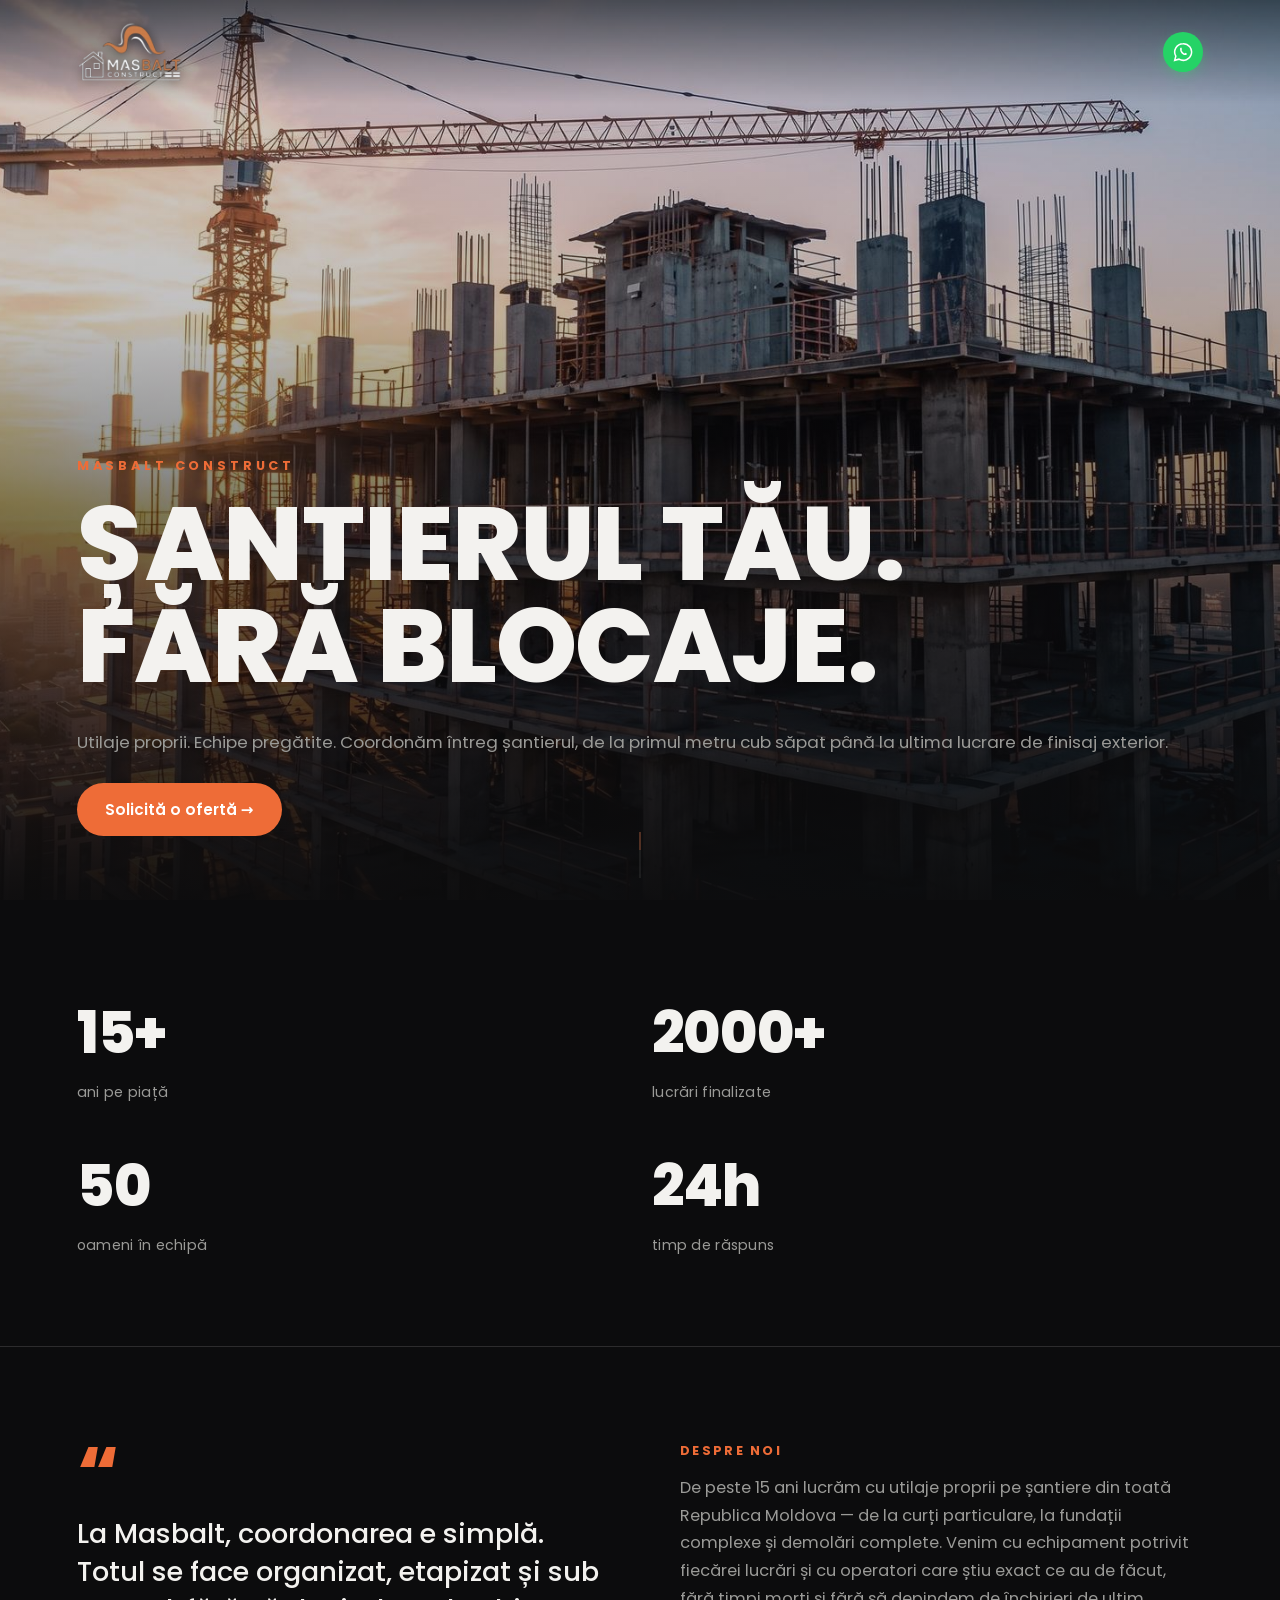
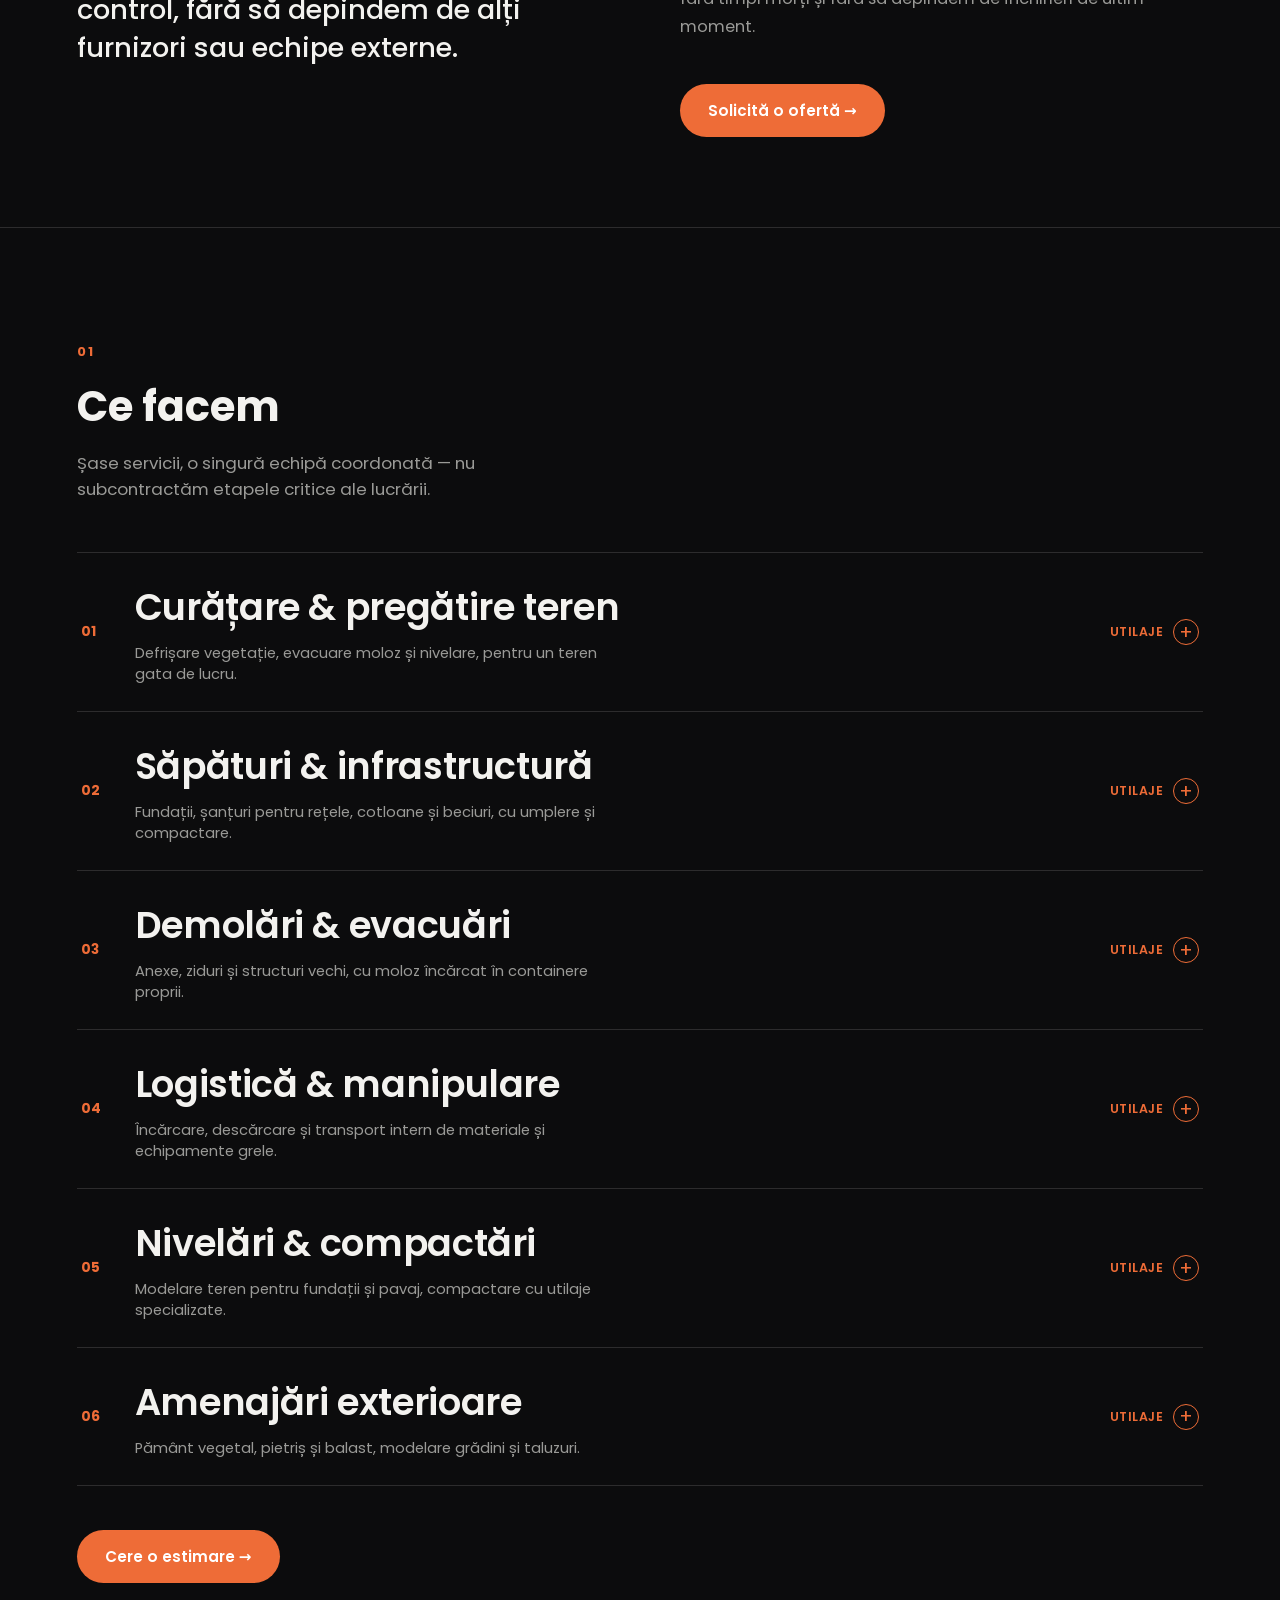
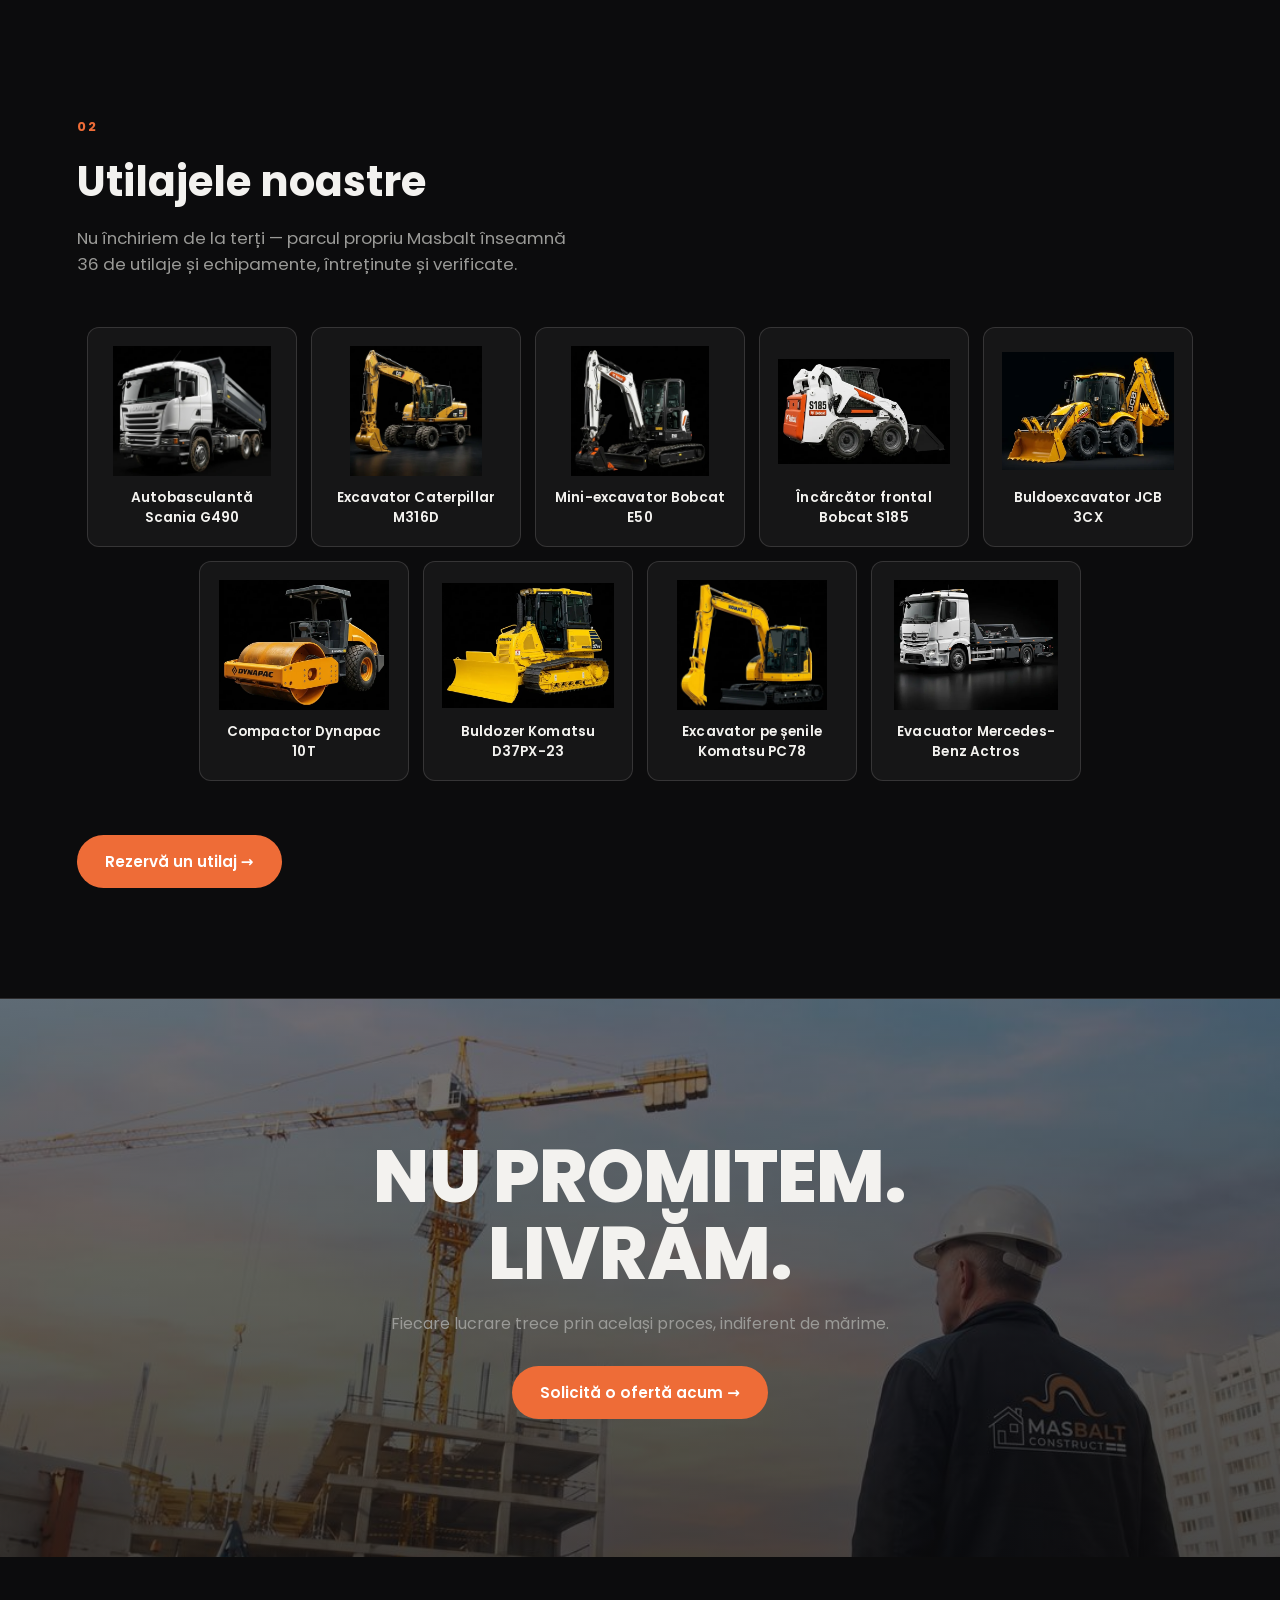
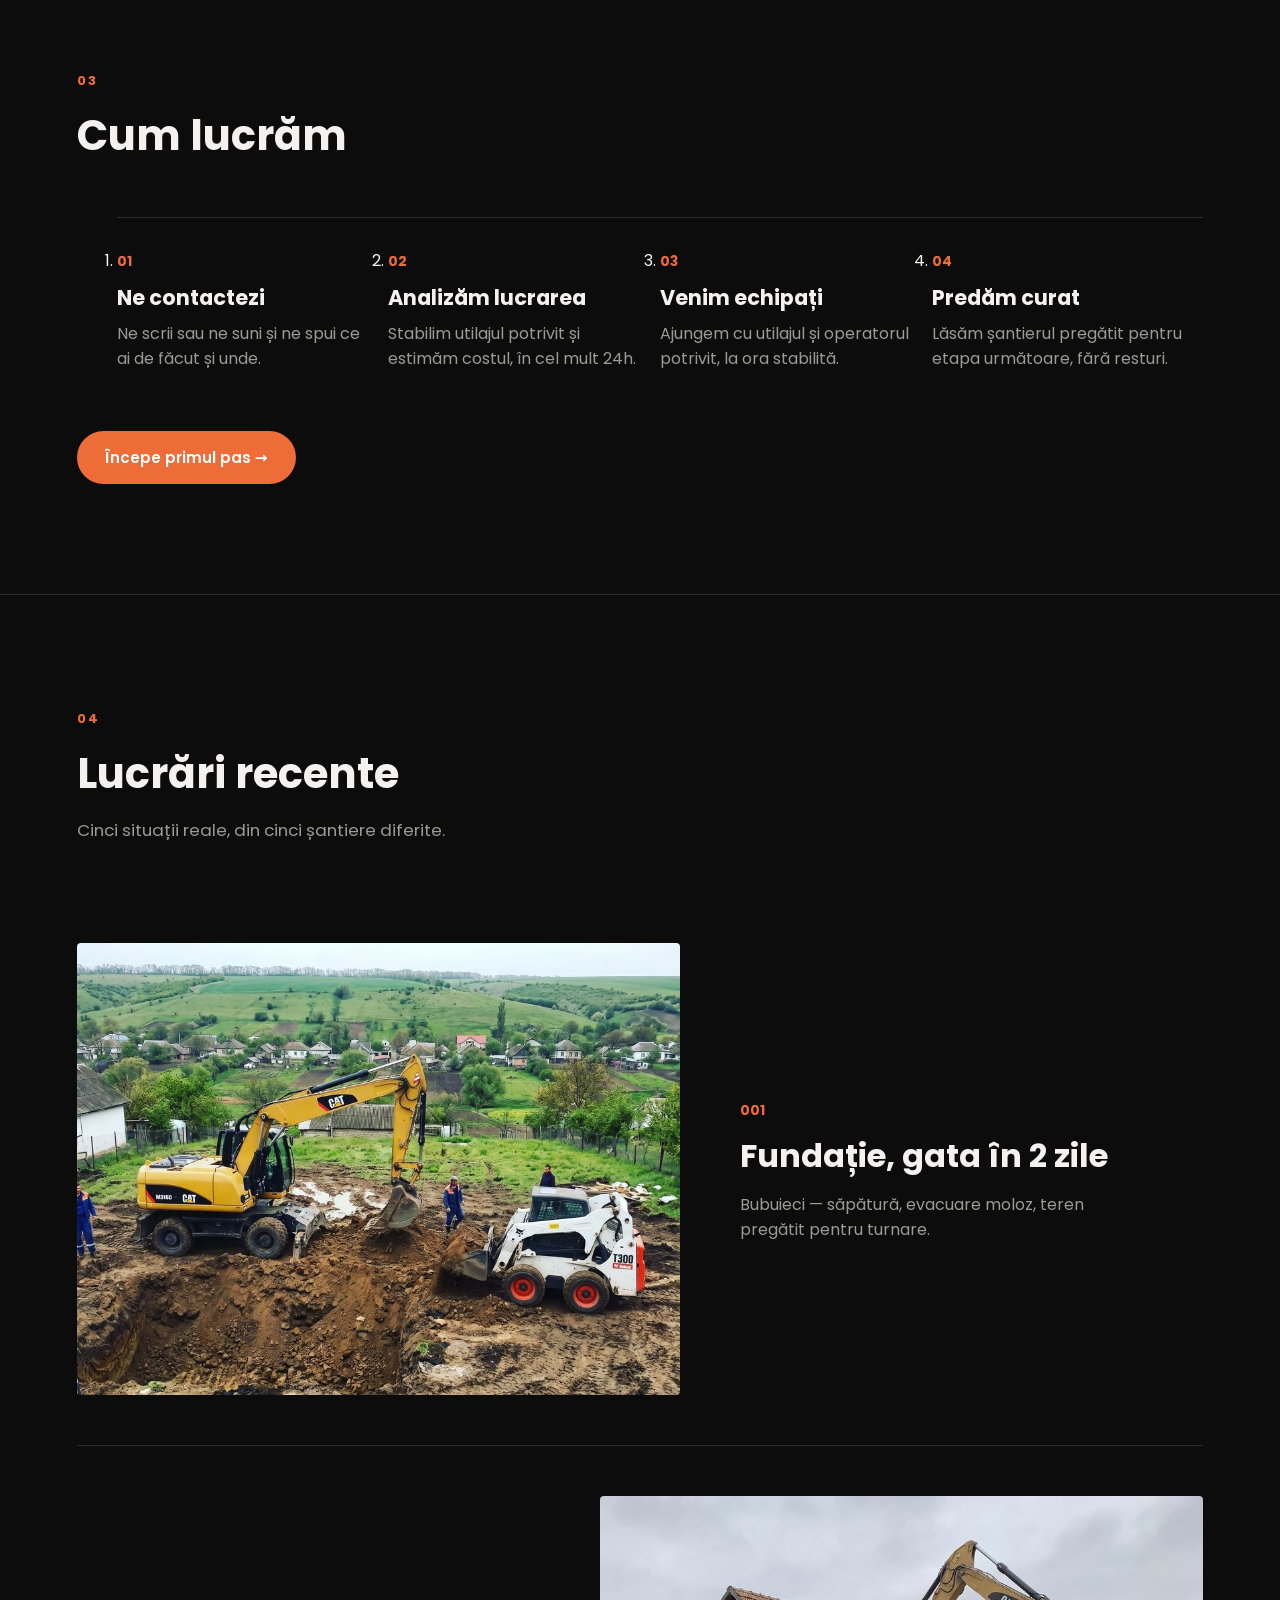
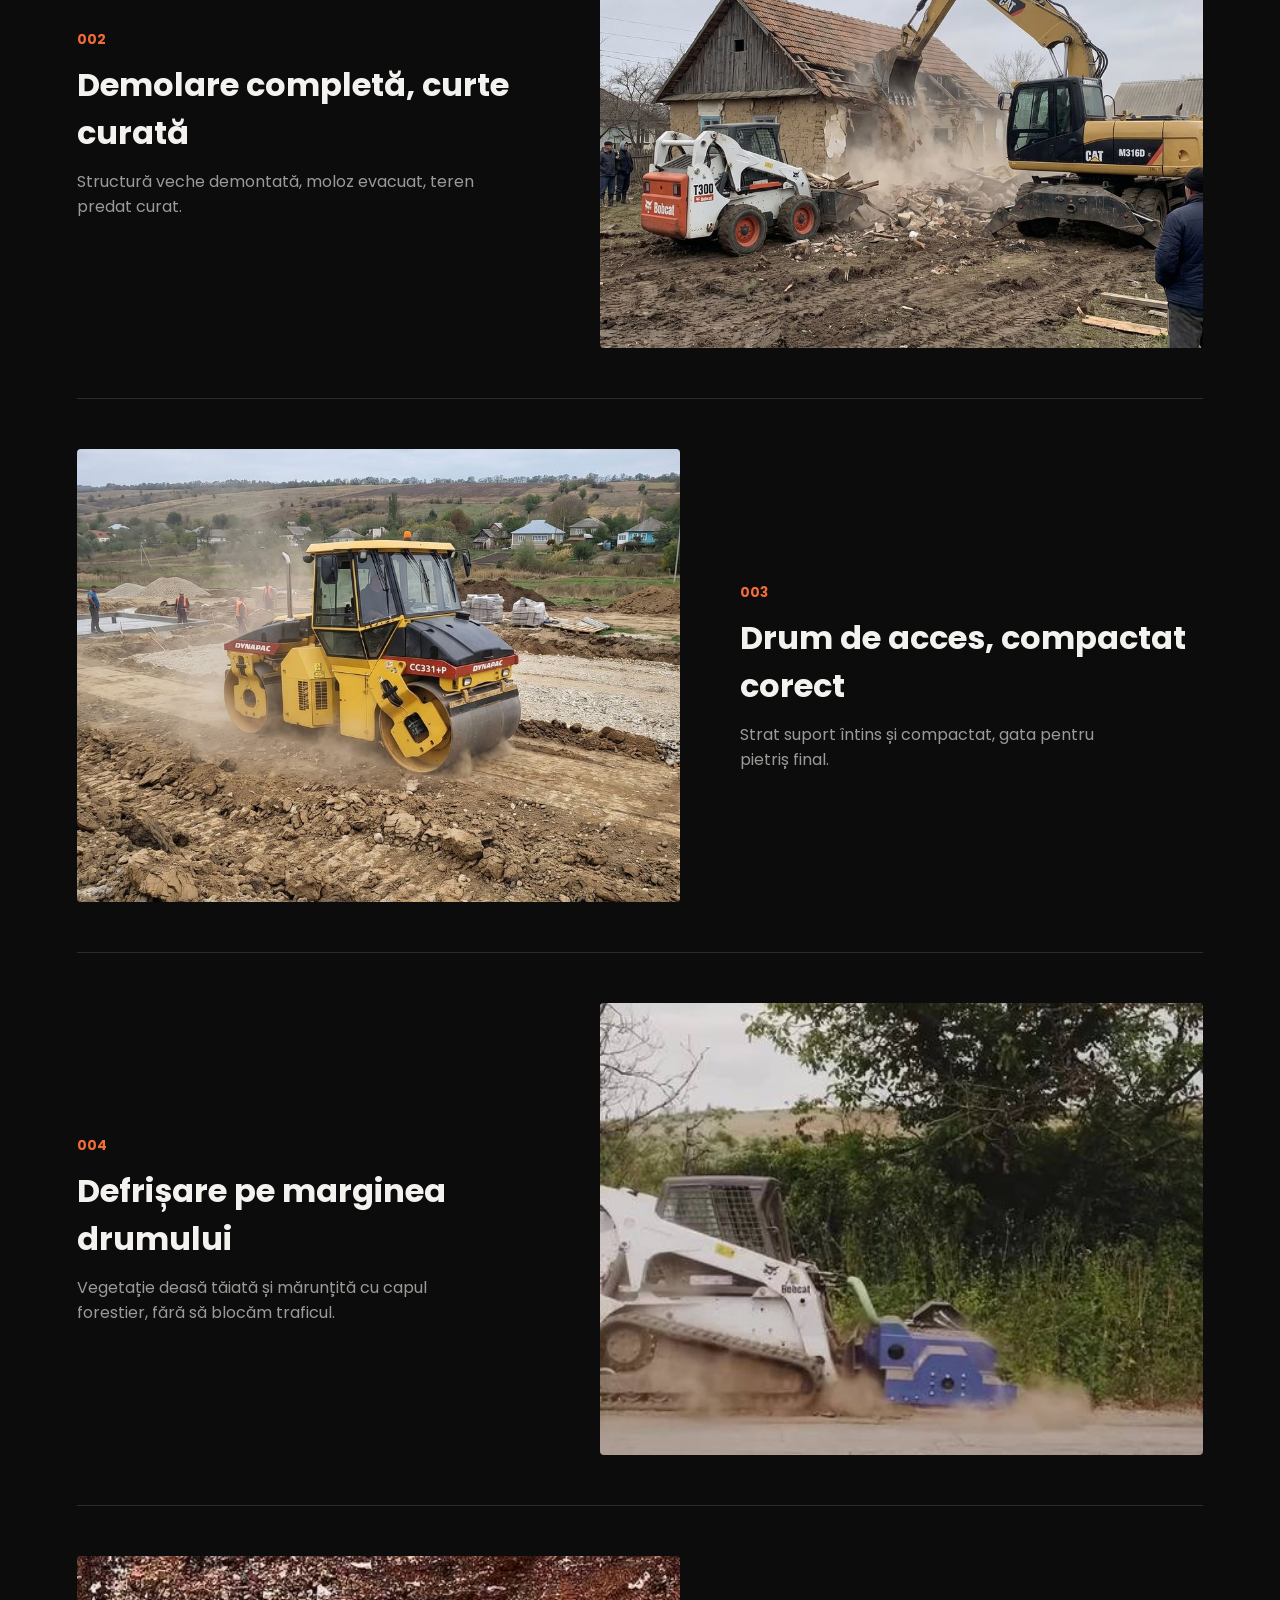
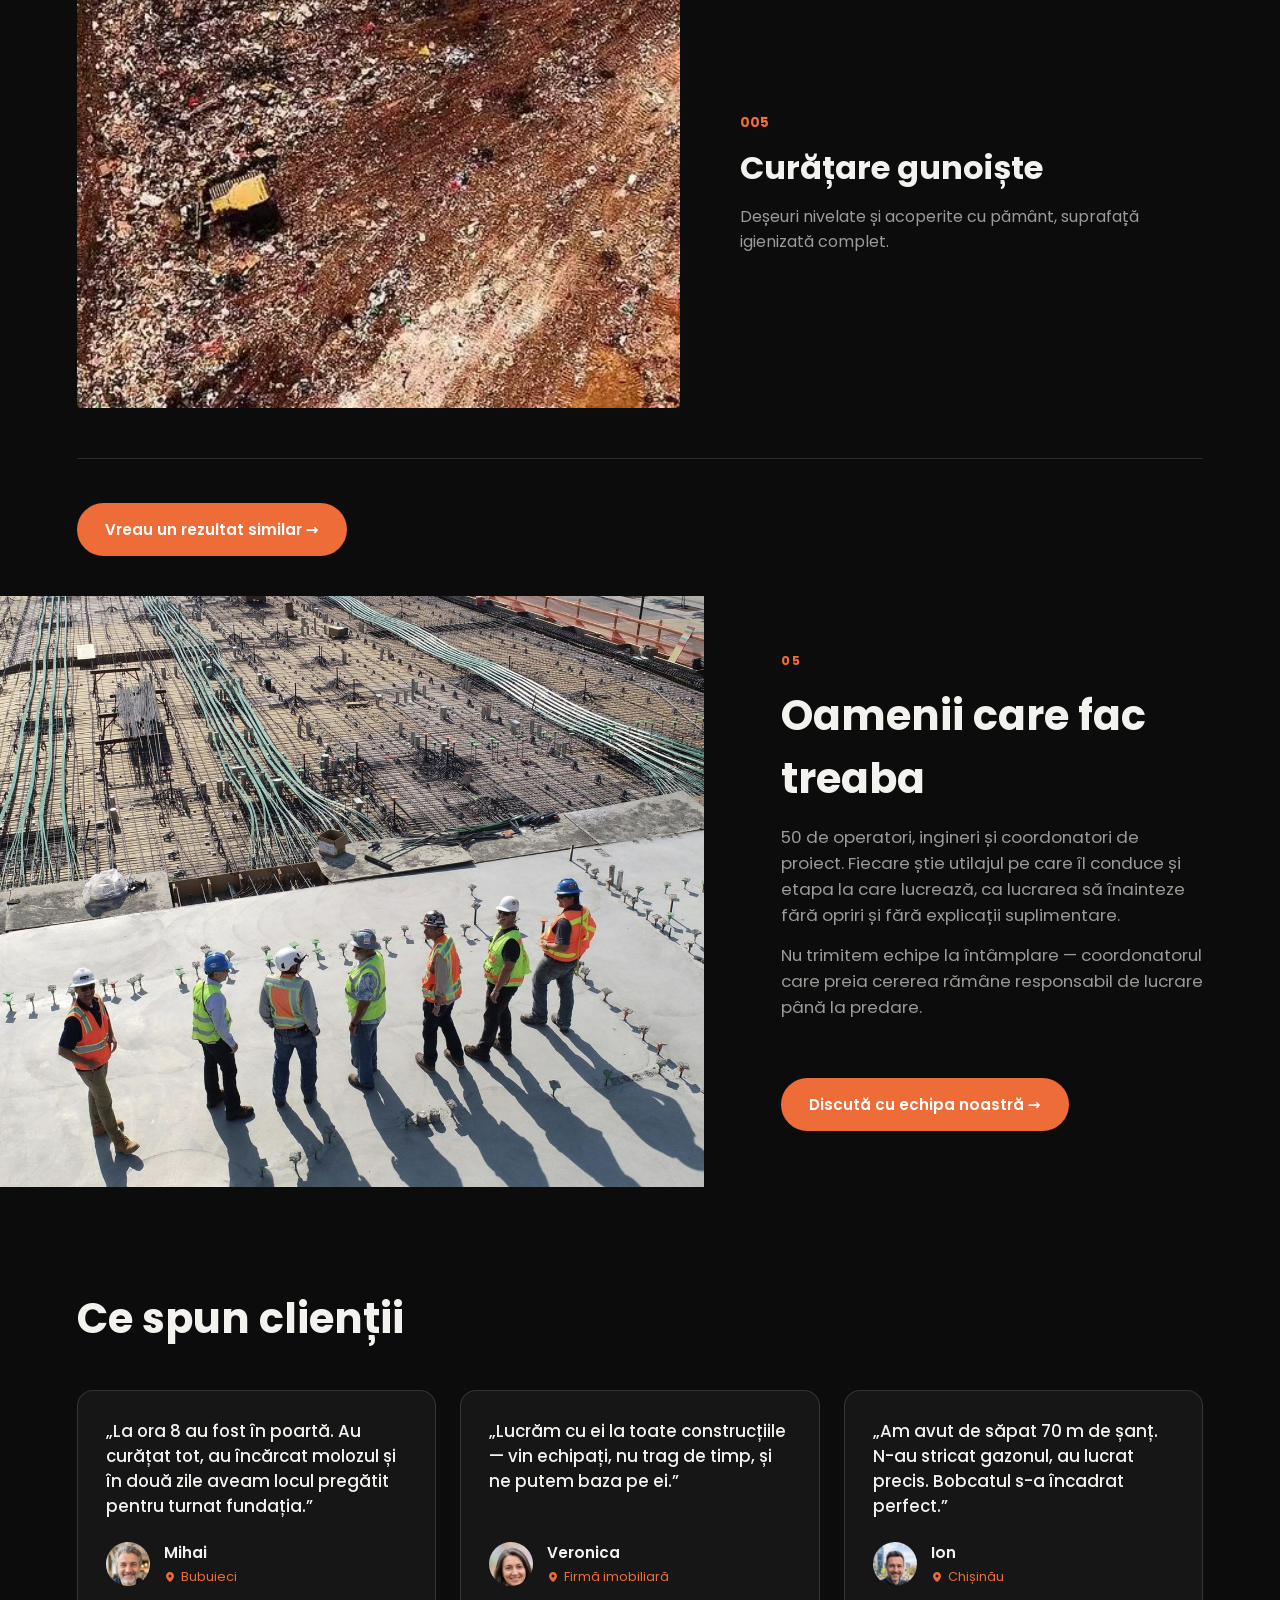
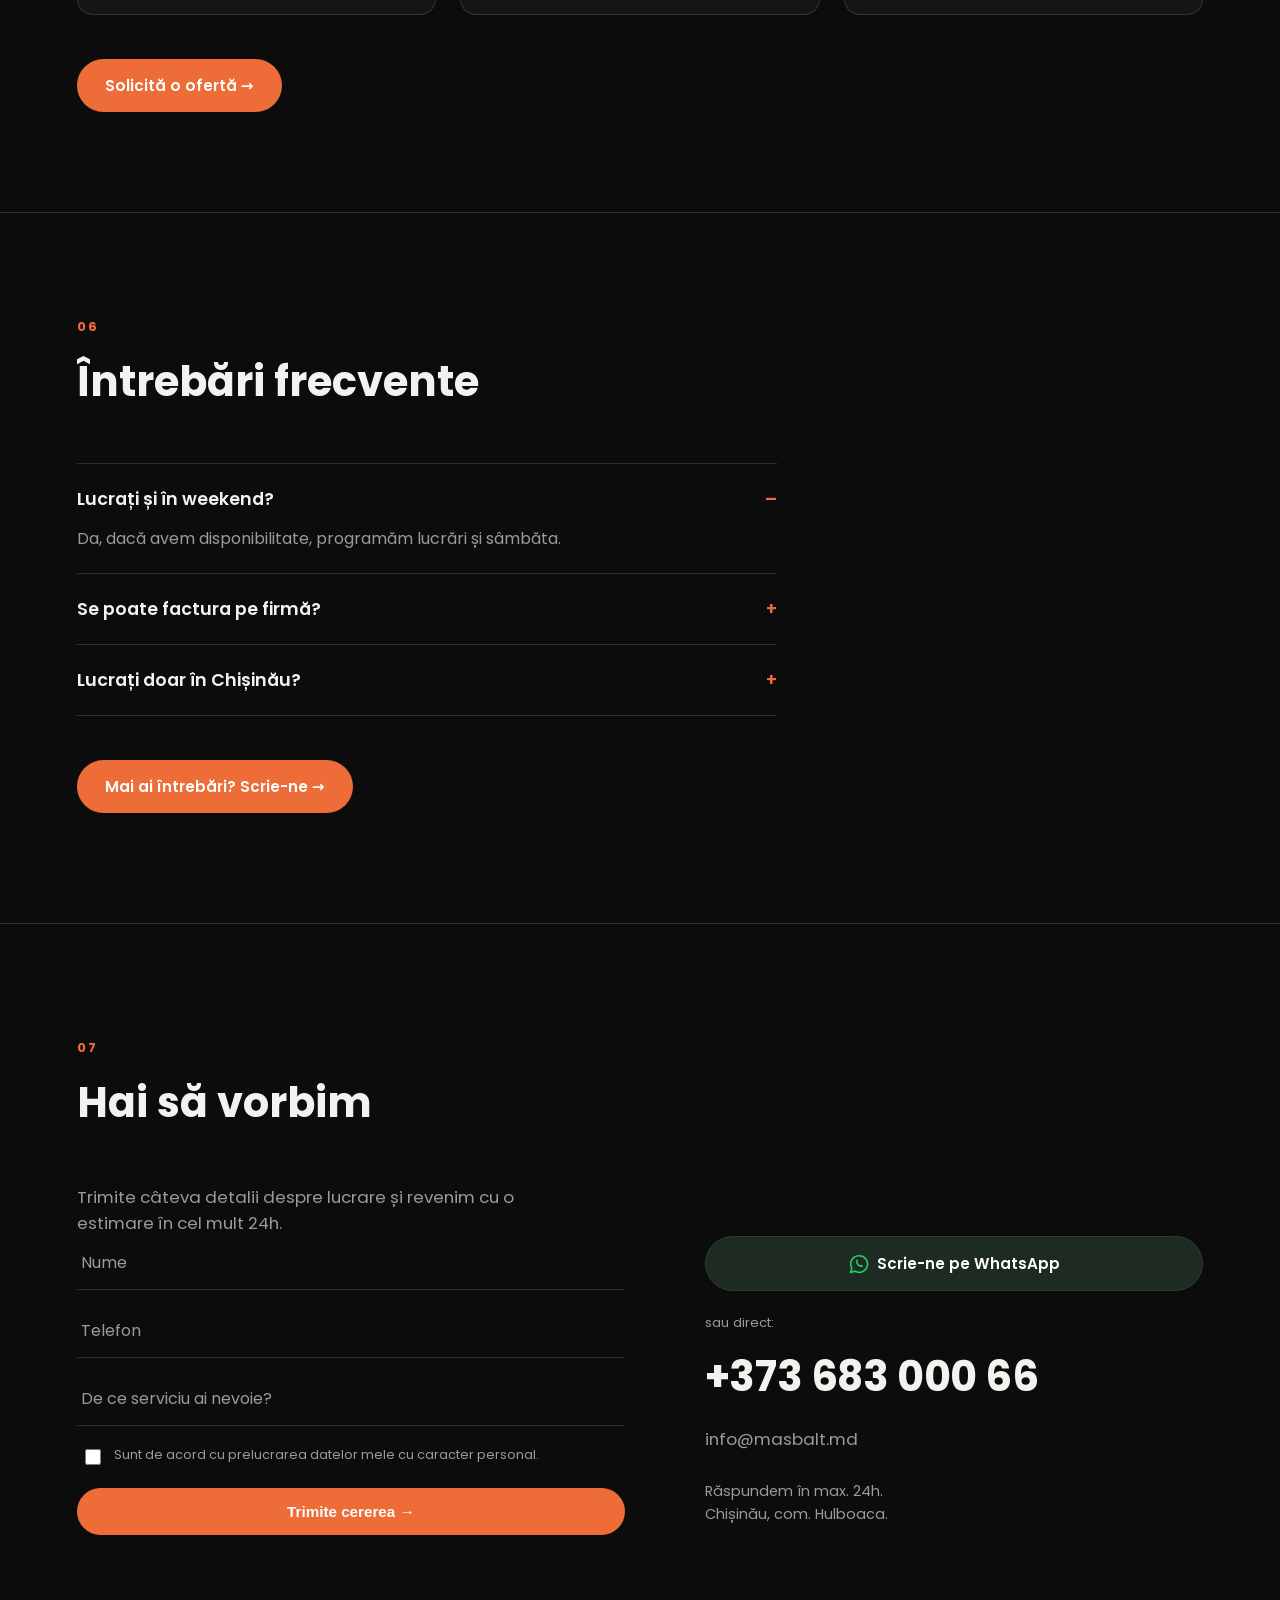
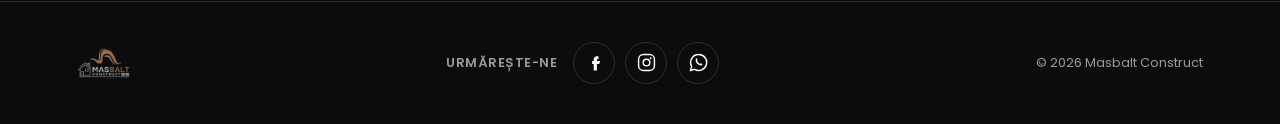
==== commit 55efc0de: "Revert hero back to the static image on all devices The video-based hero (desktop clip + mobile clip" ====
--- a/v2/index.html
+++ b/v2/index.html
@@ -29,17 +29,17 @@
 <!-- HERO -->
 <section class="hero">
   <div class="hero-media">
-    <video class="hero-video" id="heroVideo" autoplay muted loop playsinline preload="auto"></video>
+    <img src="../images/hero-bg.jpg" alt="Șantier Masbalt Construct" class="hero-img">
   </div>
   <div class="hero-fade"></div>
   <div class="hero-content">
-    <p class="eyebrow reveal hero-text-only">MASBALT CONSTRUCT</p>
-    <h1 class="hero-title hero-text-only">
+    <p class="eyebrow reveal">MASBALT CONSTRUCT</p>
+    <h1 class="hero-title">
       <span class="reveal">ȘANTIERUL TĂU.</span>
       <span class="reveal">FĂRĂ&nbsp;BLOCAJE.</span>
     </h1>
     <div class="hero-bottom reveal">
-      <p class="hero-sub hero-text-only">Utilaje proprii. Echipe pregătite. Coordonăm întreg șantierul, de la primul metru cub săpat până la ultima lucrare de finisaj exterior.</p>
+      <p class="hero-sub">Utilaje proprii. Echipe pregătite. Coordonăm întreg șantierul, de la primul metru cub săpat până la ultima lucrare de finisaj exterior.</p>
       <a href="https://wa.me/37368300066?text=Bun%C4%83%20ziua%2C%20a%C8%99%20avea%20nevoie%20de%20o%20ofert%C4%83%20pentru%20o%20lucrare." target="_blank" rel="noopener" class="btn">Solicită o ofertă →</a>
     </div>
   </div>
--- a/v2/css/style.css
+++ b/v2/css/style.css
@@ -96,11 +96,9 @@
   overflow: hidden;
 }
 .hero-media{ position: absolute; inset: 0; }
-.hero-img, .hero-video{
+.hero-img{
   width: 100%; height: 100%;
   object-fit: cover;
-}
-.hero-img{
   animation: kenburns 22s ease-in-out infinite alternate;
 }
 @keyframes kenburns{
@@ -110,12 +108,6 @@
 .hero-fade{
   position: absolute; inset: 0;
   background: linear-gradient(0deg, rgba(12,12,13,.96) 0%, rgba(12,12,13,.55) 42%, rgba(12,12,13,.25) 65%, rgba(12,12,13,.15) 100%);
-}
-/* The mobile hero clip already has the title/branding/subtitle baked in
-   as motion graphics, so the HTML text is redundant there — keep only
-   the CTA button on phones. */
-@media (max-width: 767px){
-  .hero-text-only{ display: none; }
 }
 .hero-content{
   position: relative;
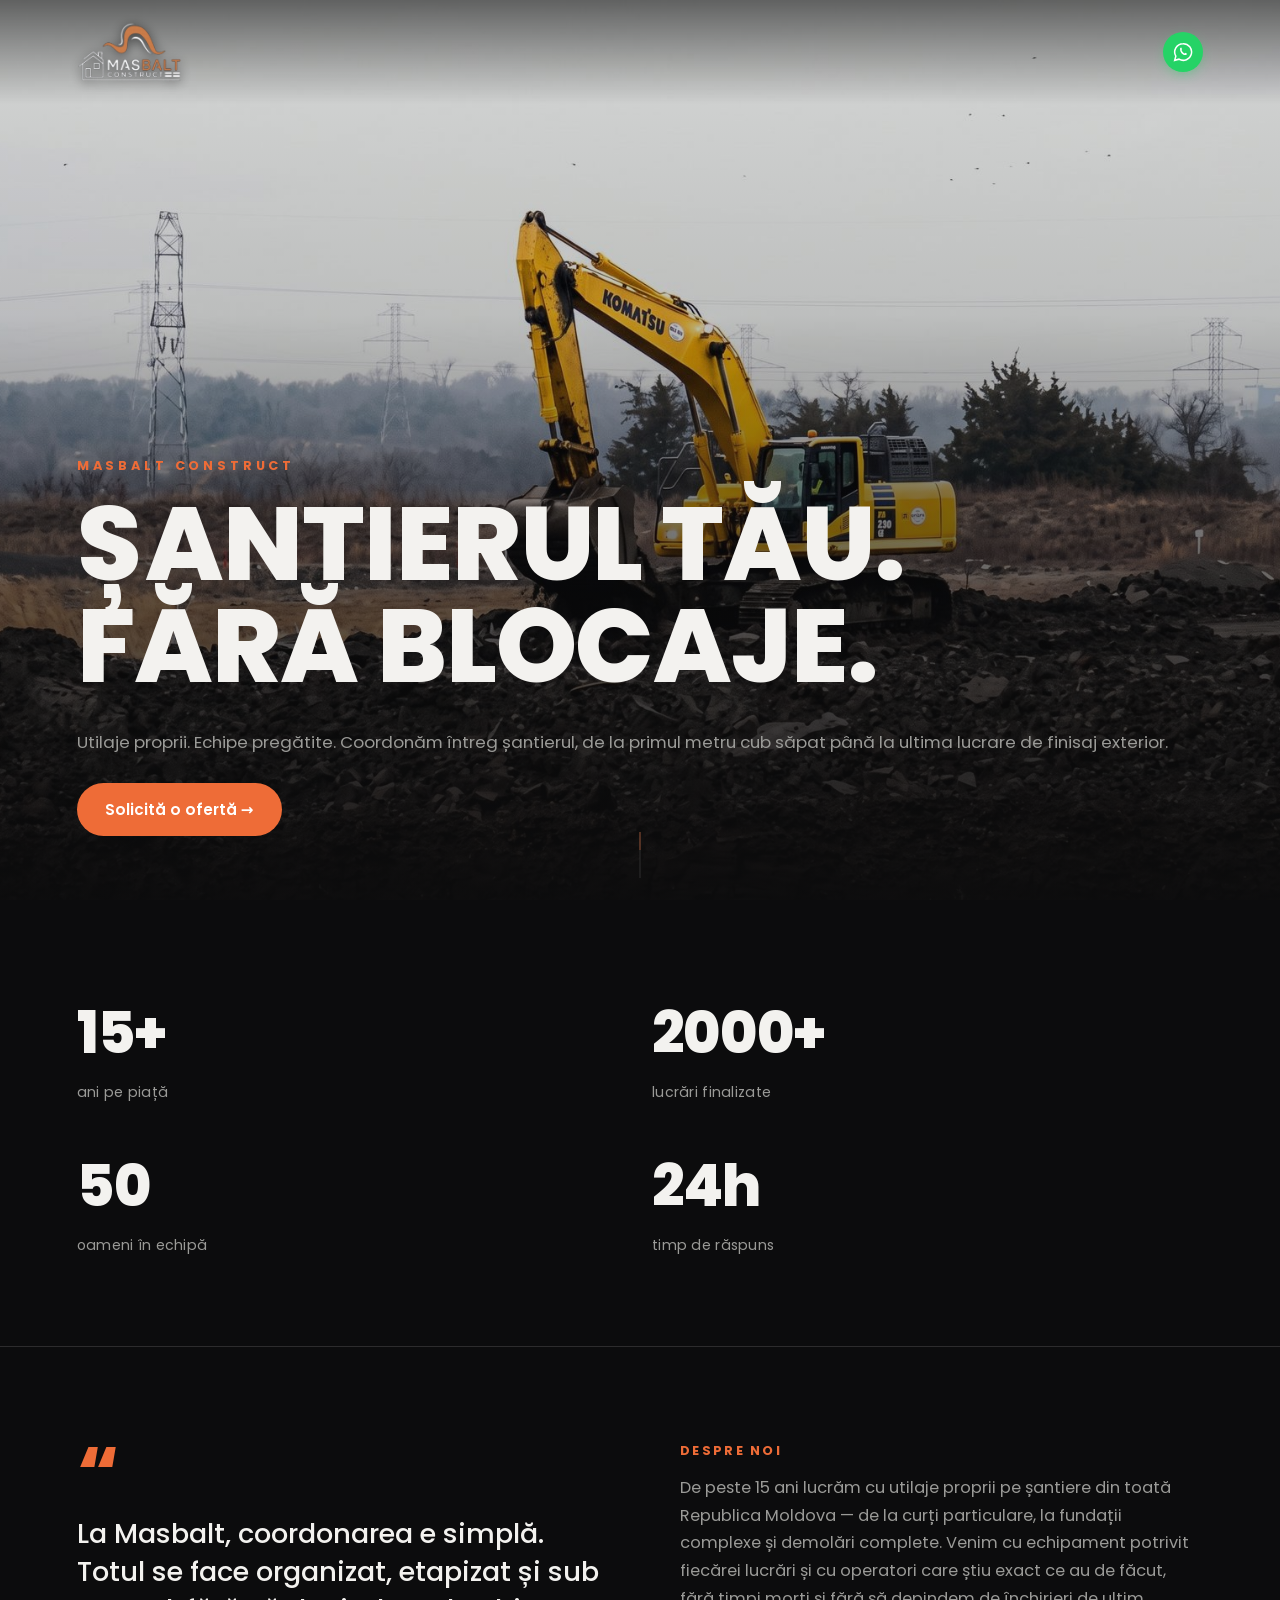
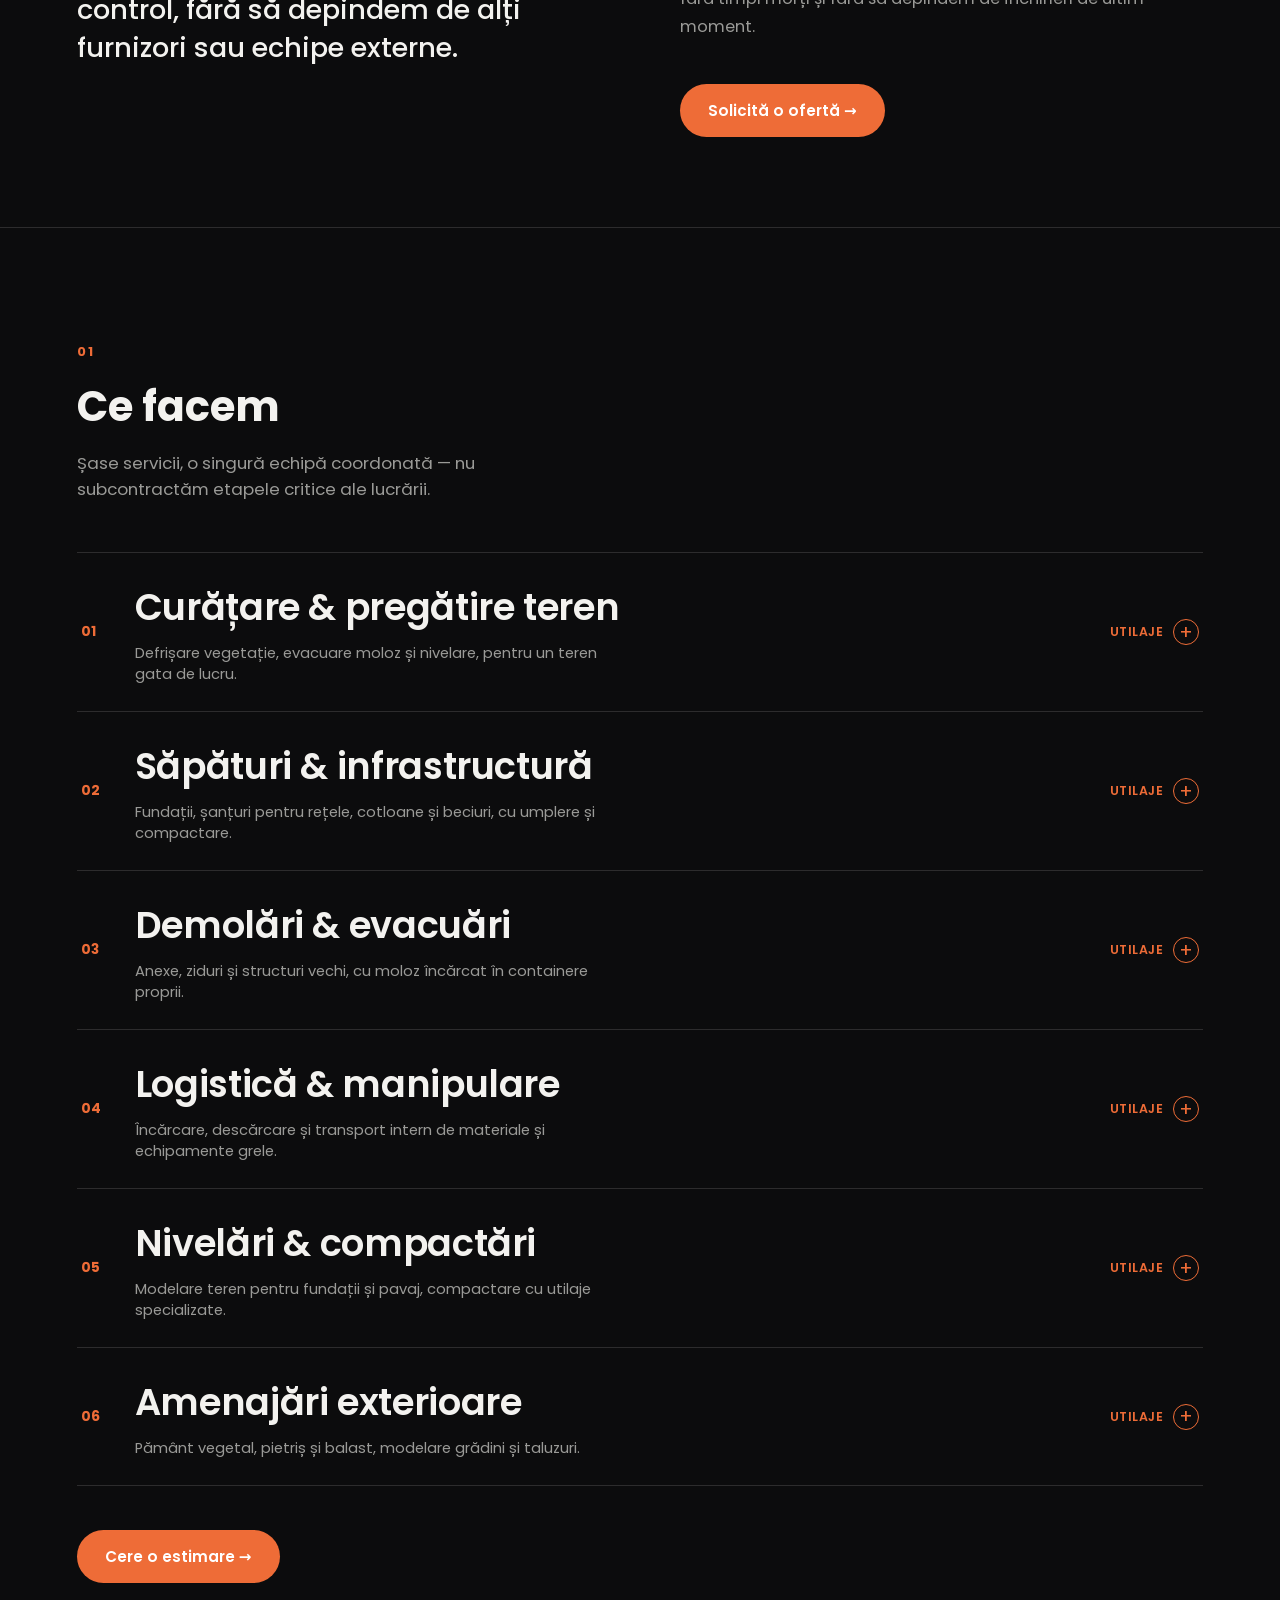
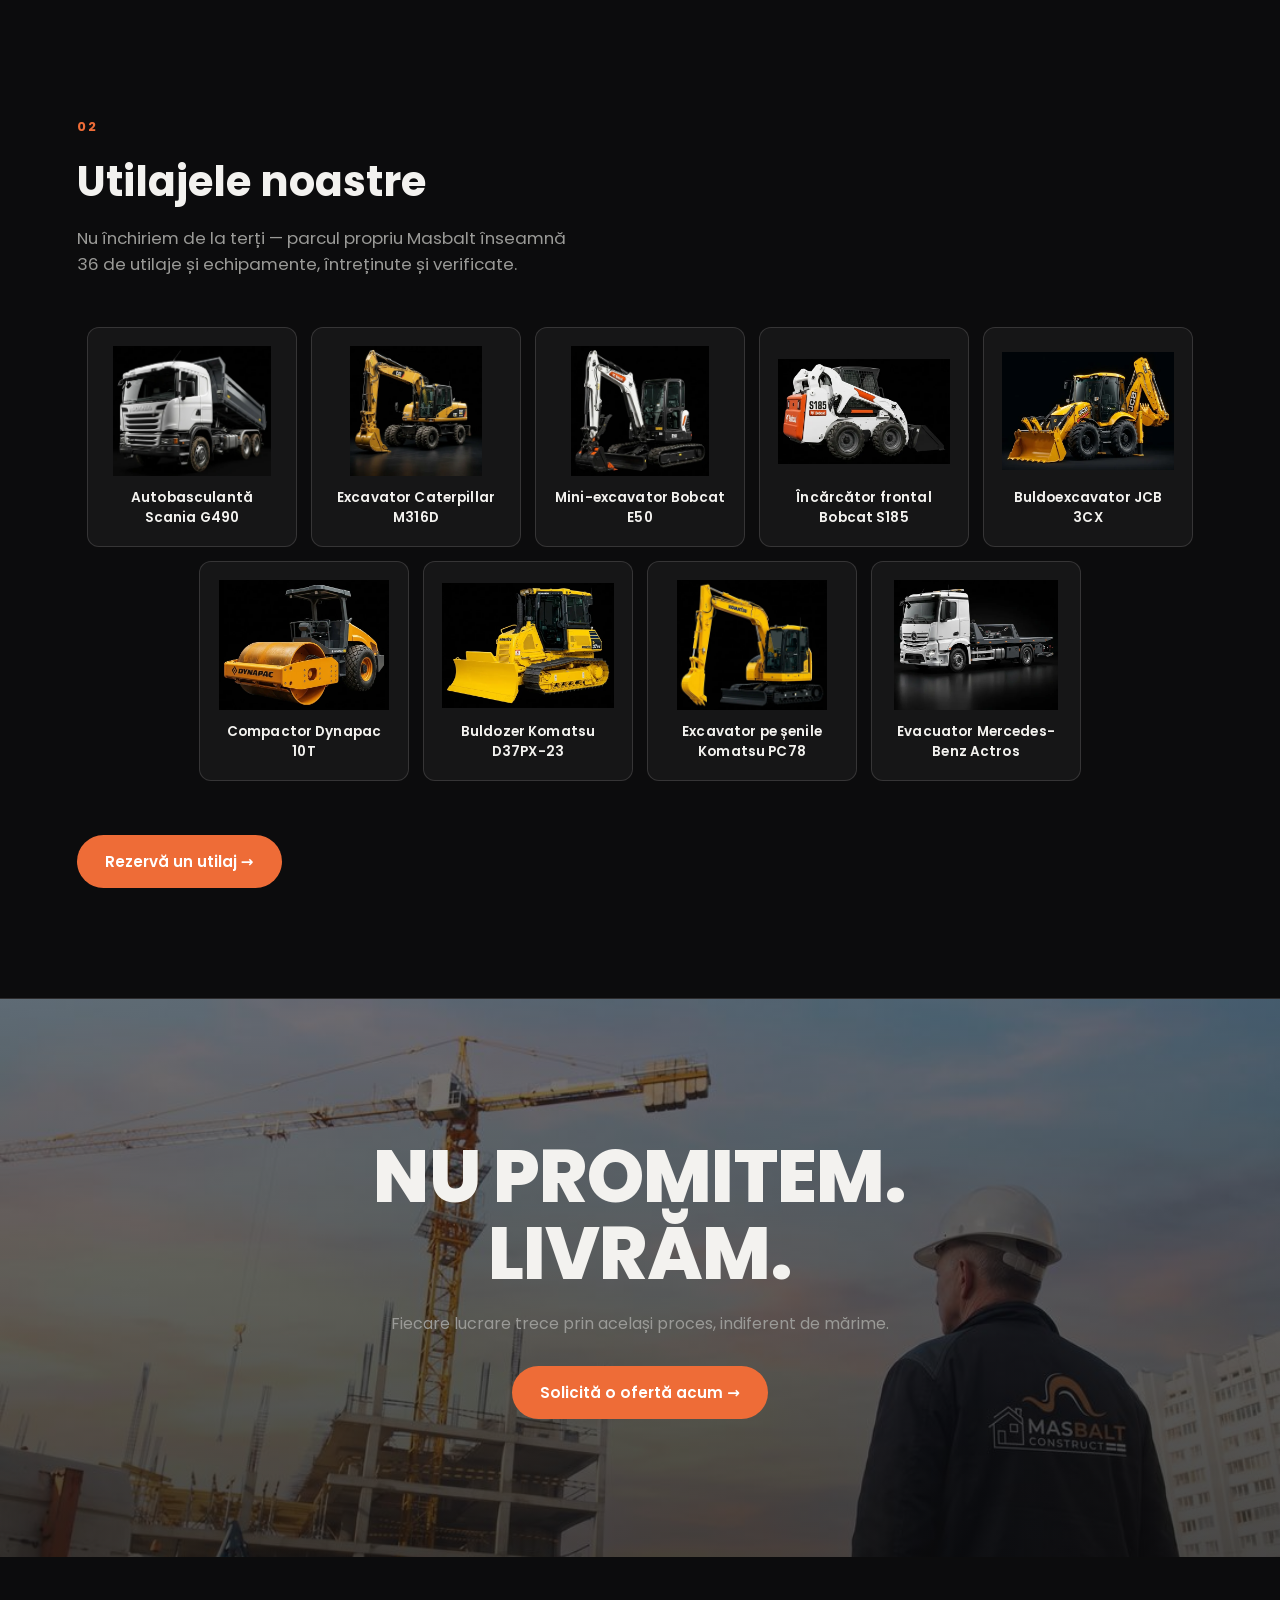
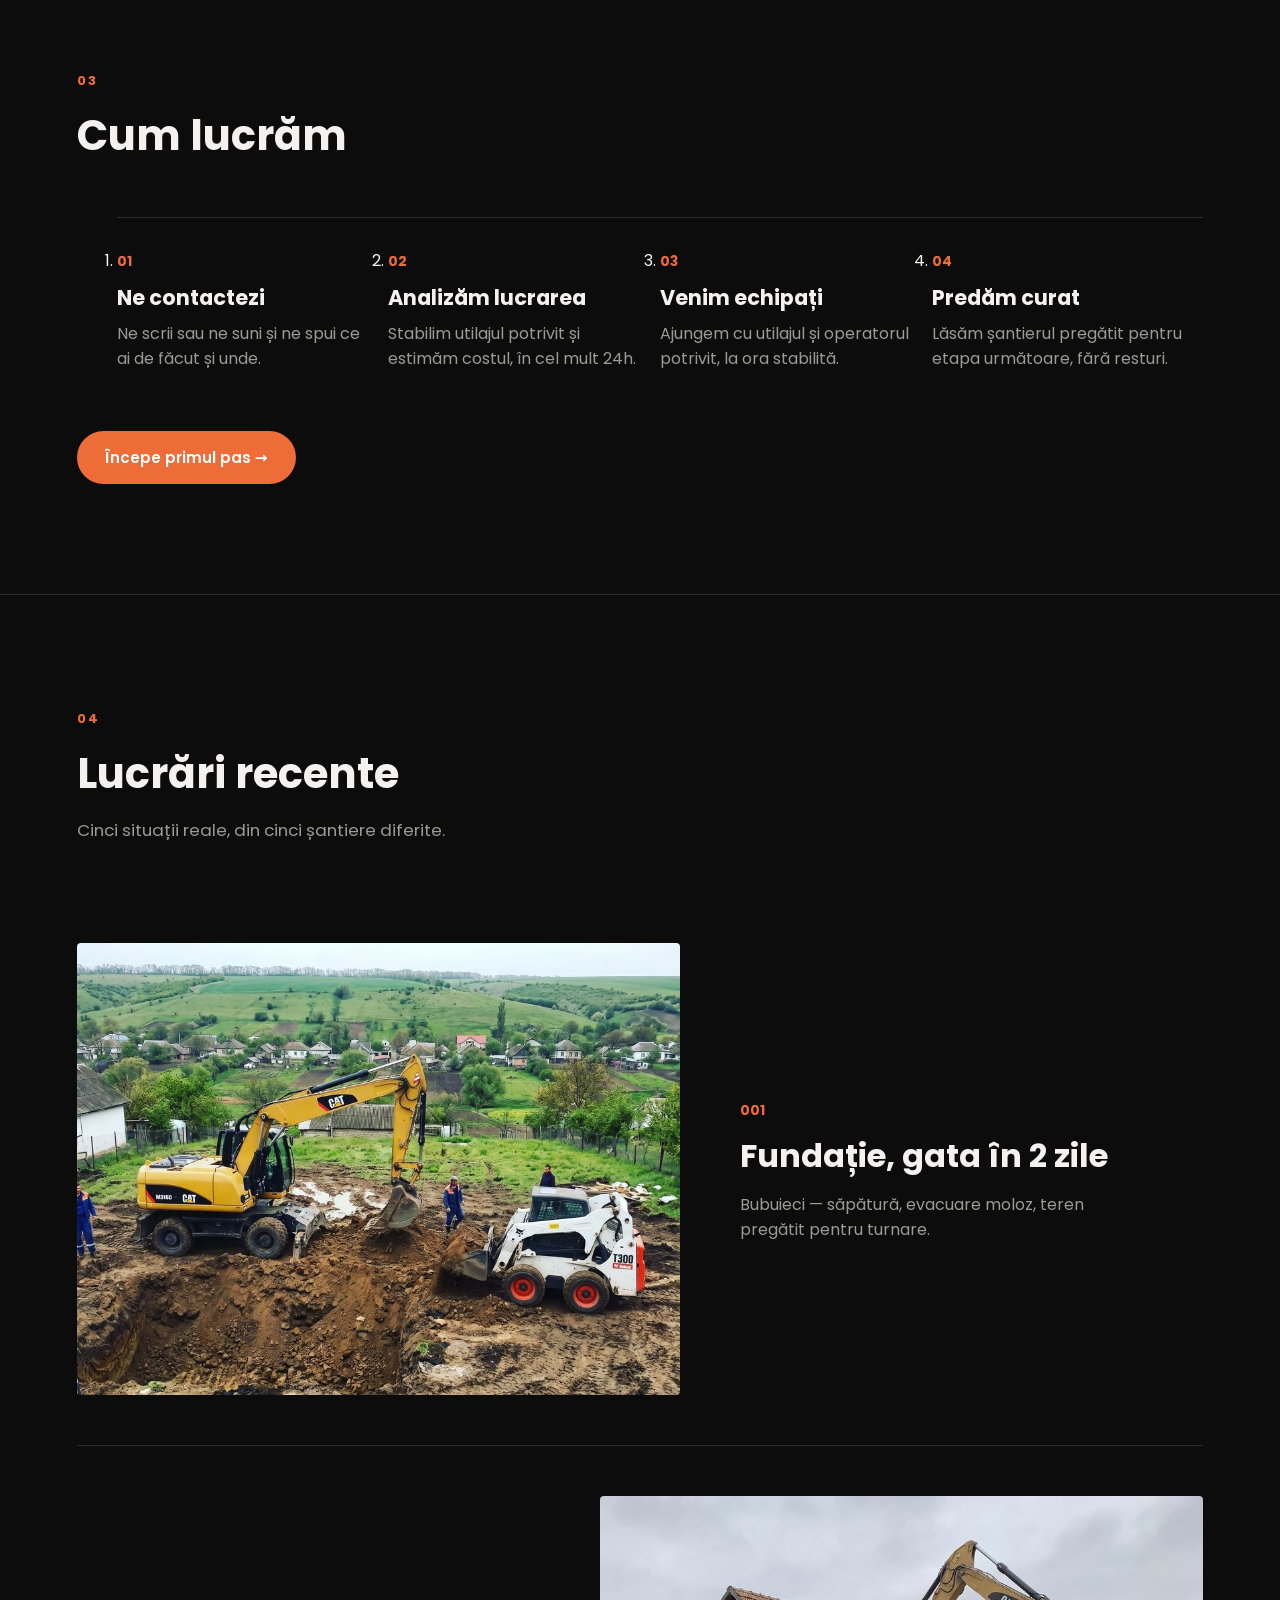
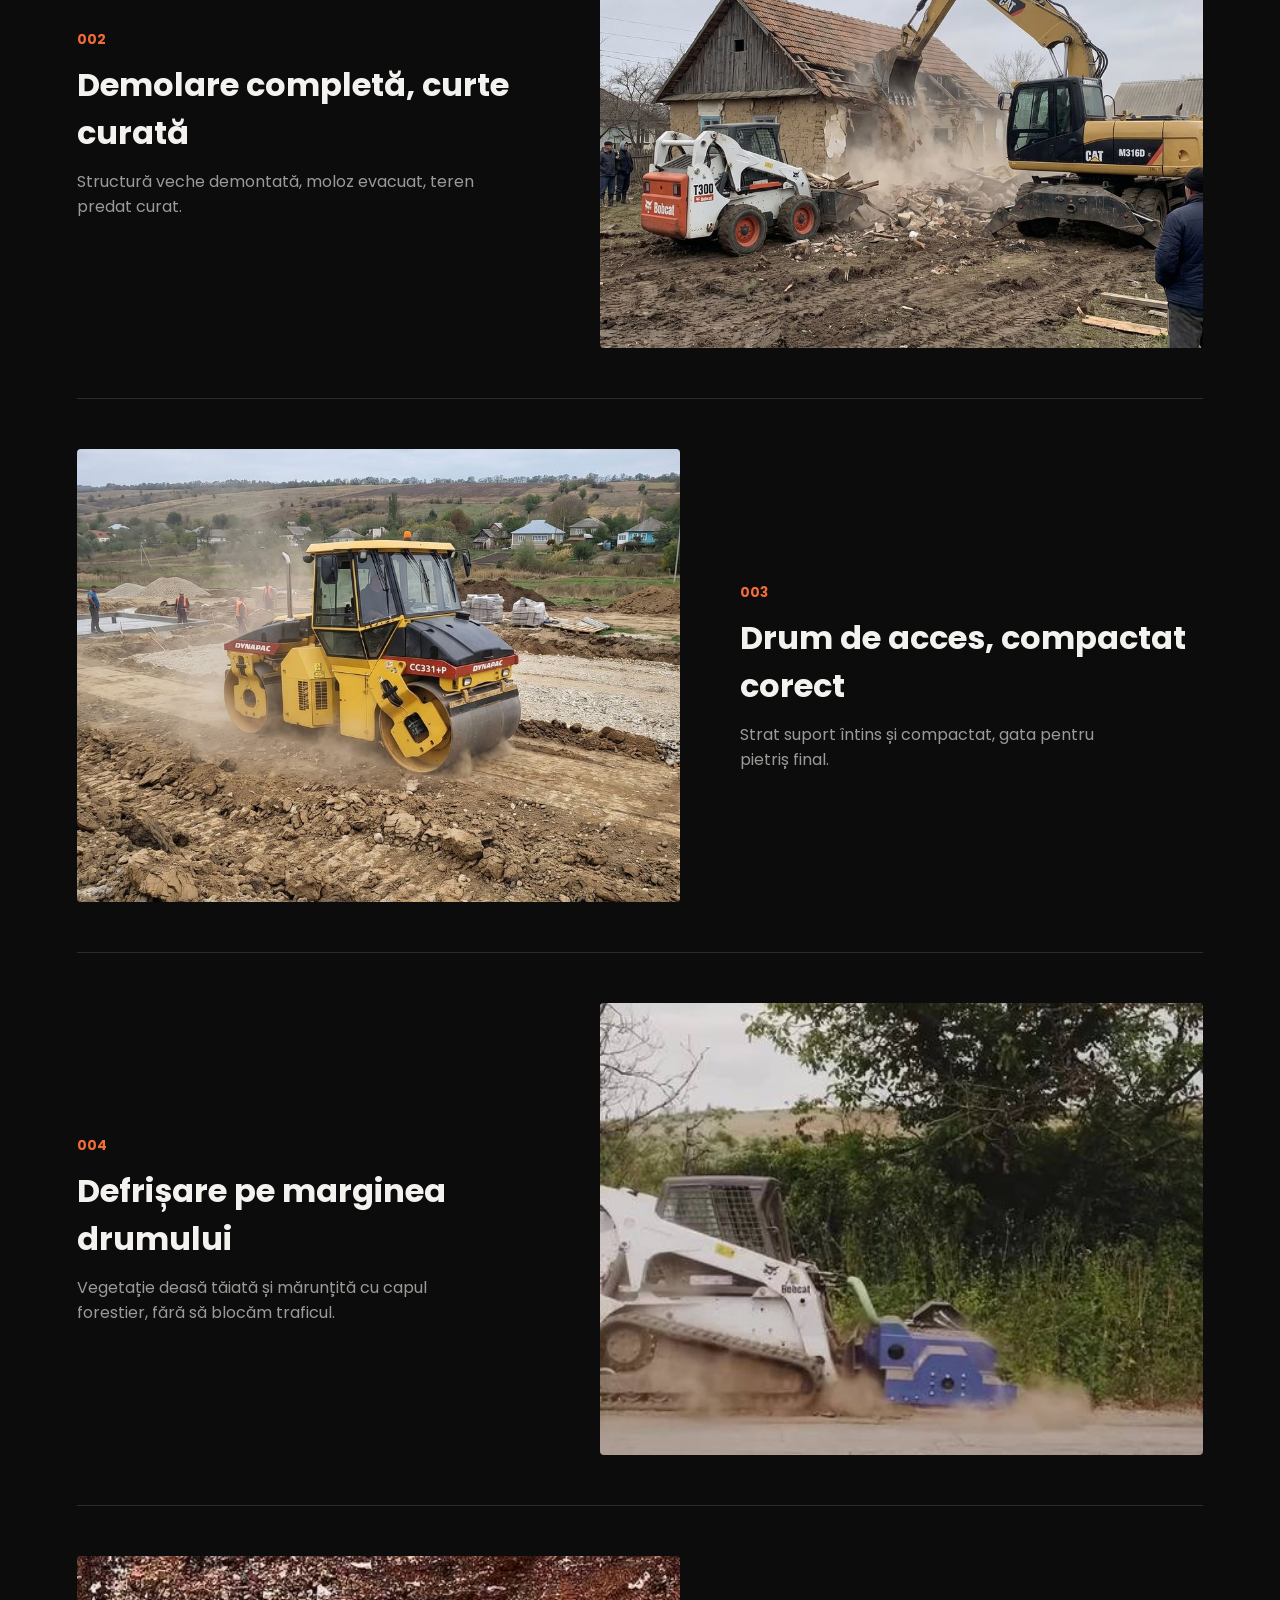
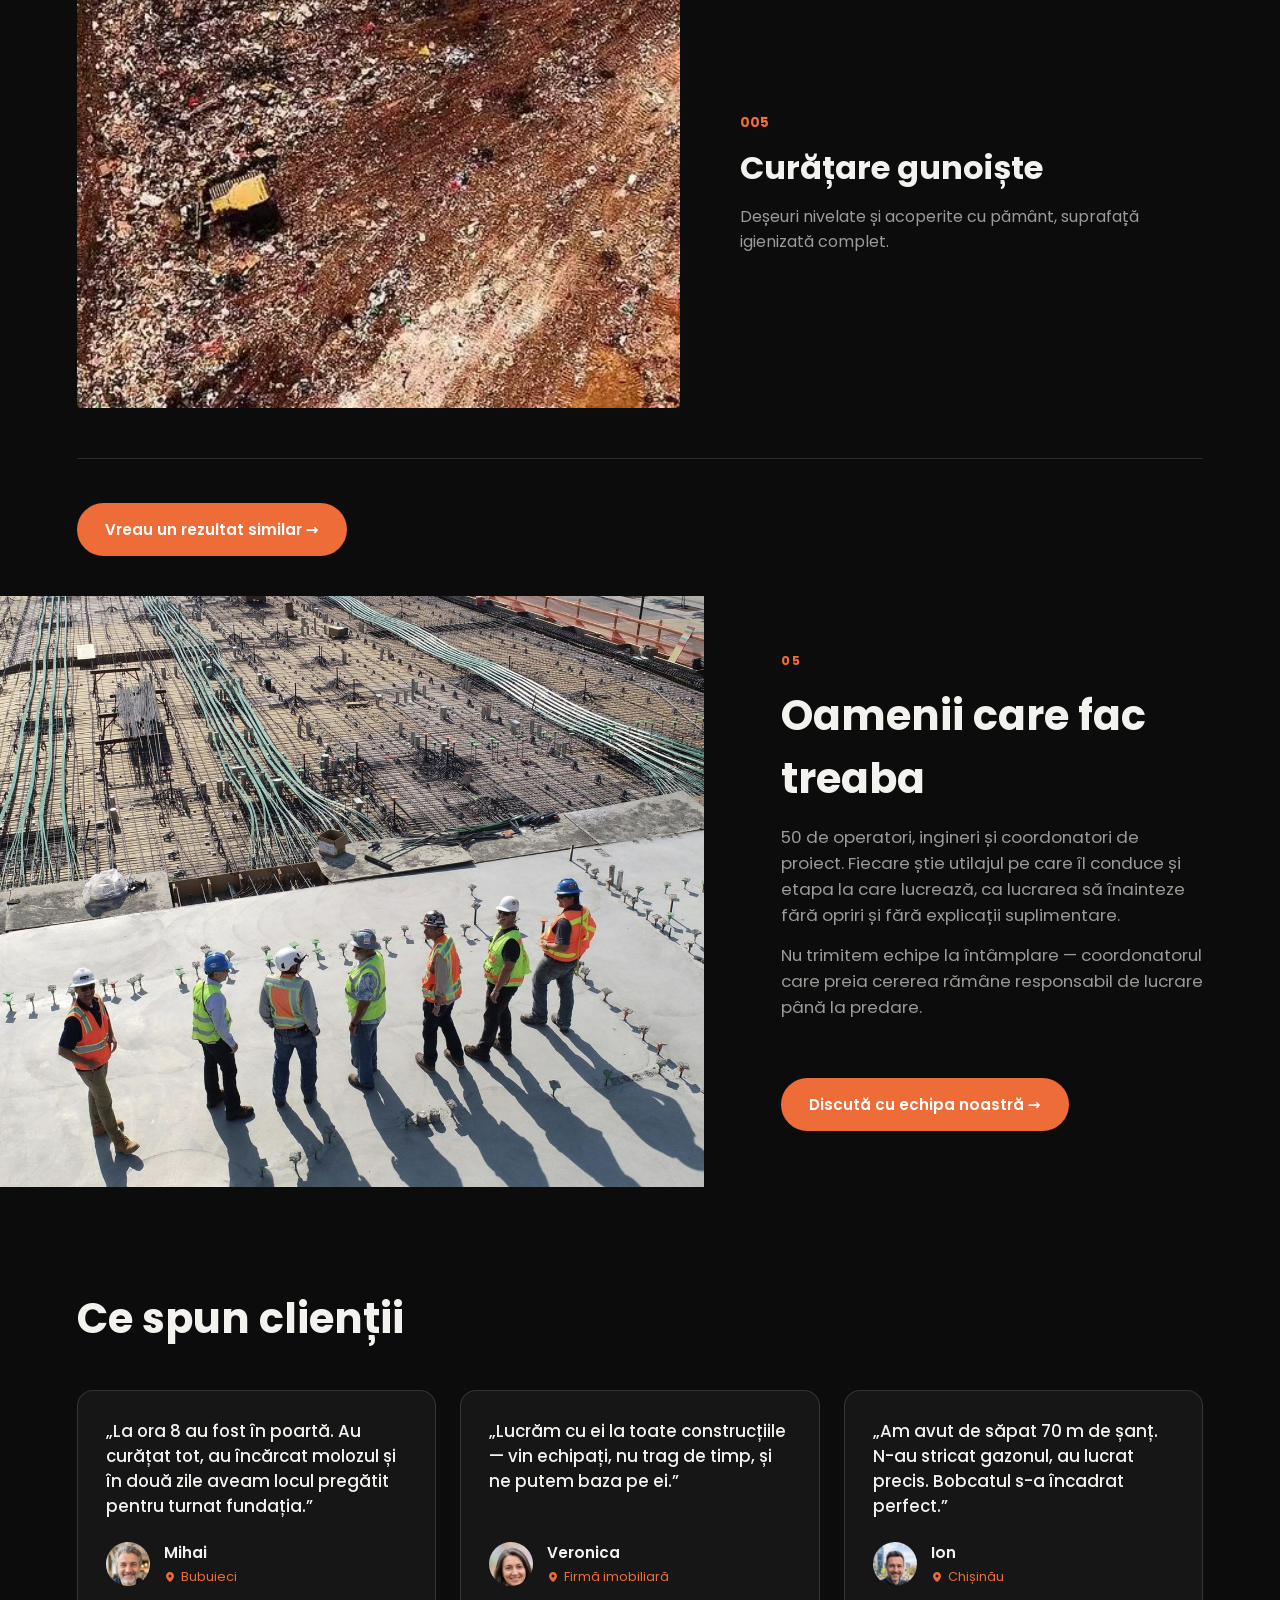
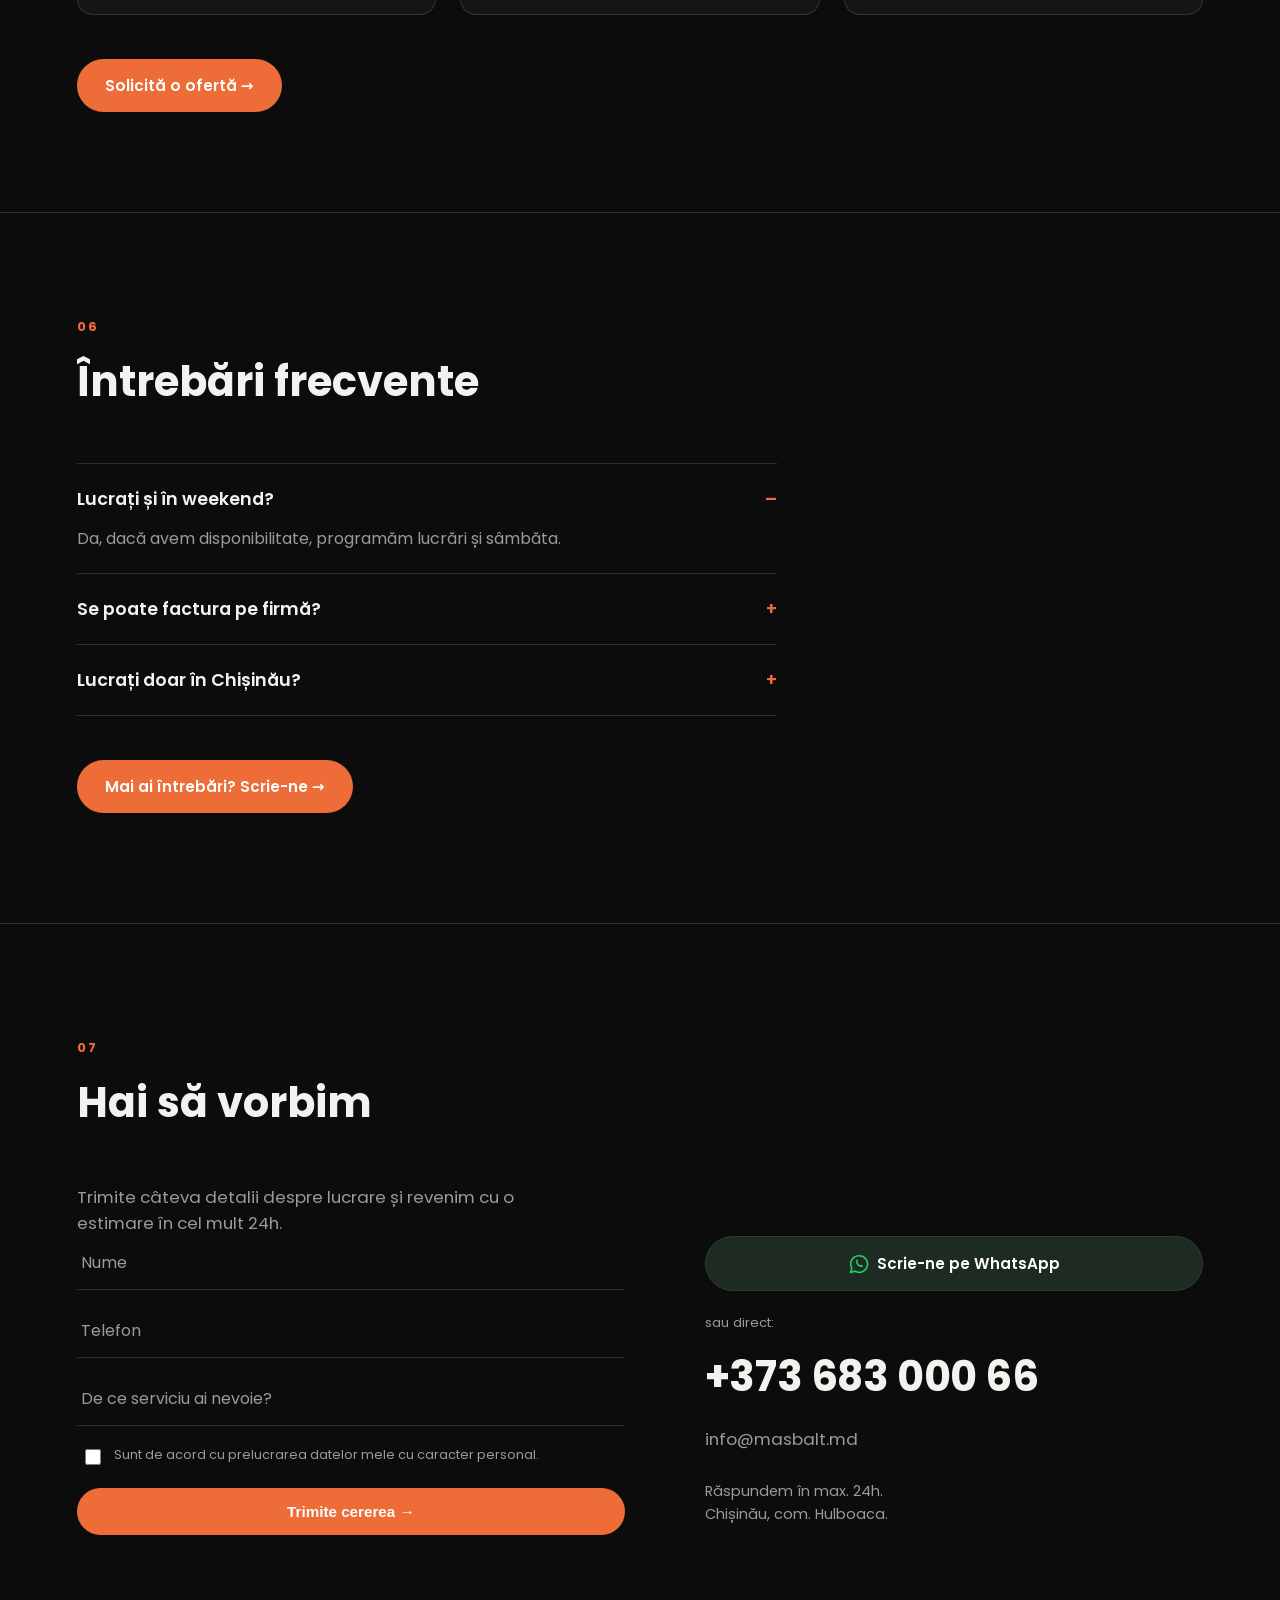
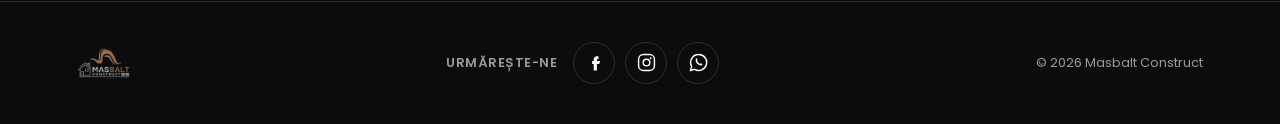
==== commit 013d8ad4: "Swap the hero photo per breakpoint (two static images, no video) Landscape excavator shot for tablet" ====
--- a/v2/index.html
+++ b/v2/index.html
@@ -29,7 +29,8 @@
 <!-- HERO -->
 <section class="hero">
   <div class="hero-media">
-    <img src="../images/hero-bg.jpg" alt="Șantier Masbalt Construct" class="hero-img">
+    <img src="../images/hero-bg-mobile.jpg" alt="Șantier Masbalt Construct" class="hero-img hero-img--mobile">
+    <img src="../images/hero-bg-2.jpg" alt="Șantier Masbalt Construct" class="hero-img hero-img--desktop">
   </div>
   <div class="hero-fade"></div>
   <div class="hero-content">
--- a/v2/css/style.css
+++ b/v2/css/style.css
@@ -97,6 +97,7 @@
 }
 .hero-media{ position: absolute; inset: 0; }
 .hero-img{
+  position: absolute; inset: 0;
   width: 100%; height: 100%;
   object-fit: cover;
   animation: kenburns 22s ease-in-out infinite alternate;
@@ -104,6 +105,13 @@
 @keyframes kenburns{
   from{ transform: scale(1); }
   to{ transform: scale(1.09); }
+}
+/* Different hero photo per breakpoint — the mobile crop below 768px,
+   the wider landscape shot at/above it. */
+.hero-img--desktop{ display: none; }
+@media (min-width: 768px){
+  .hero-img--mobile{ display: none; }
+  .hero-img--desktop{ display: block; }
 }
 .hero-fade{
   position: absolute; inset: 0;
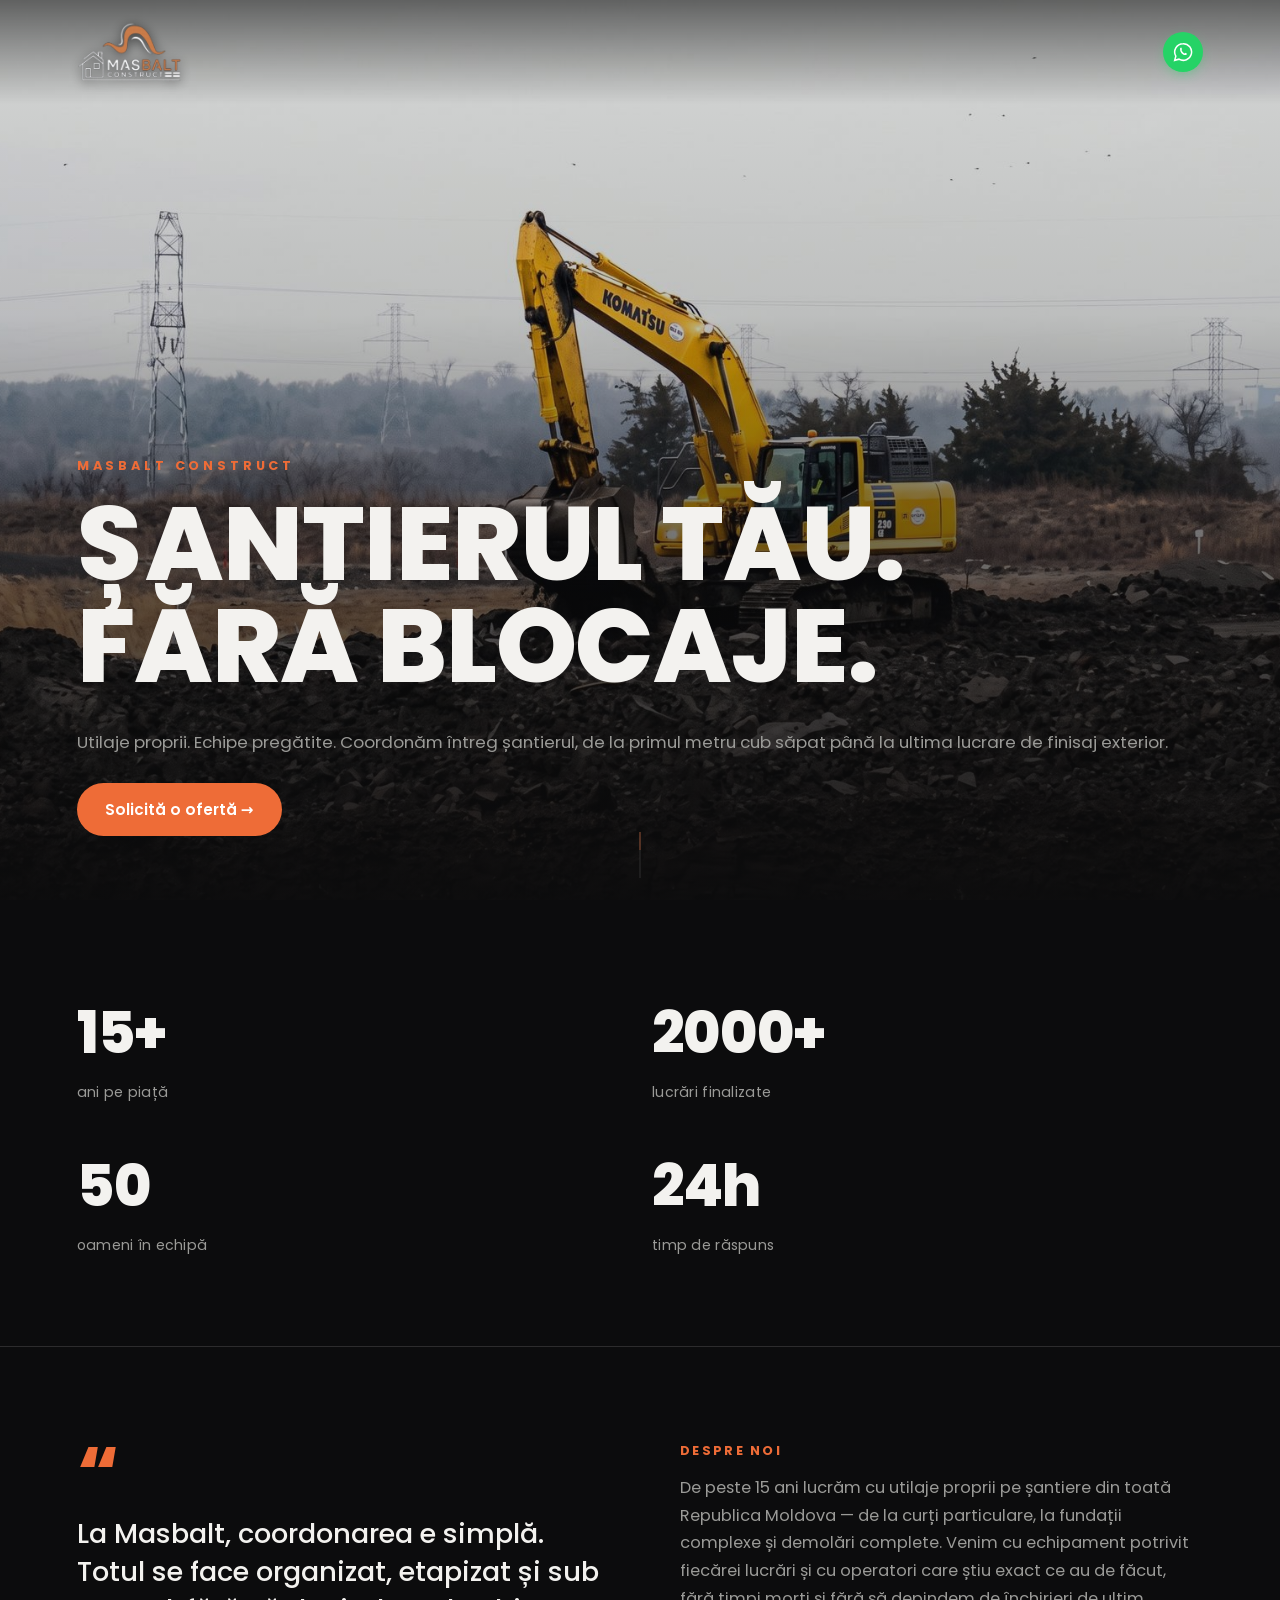
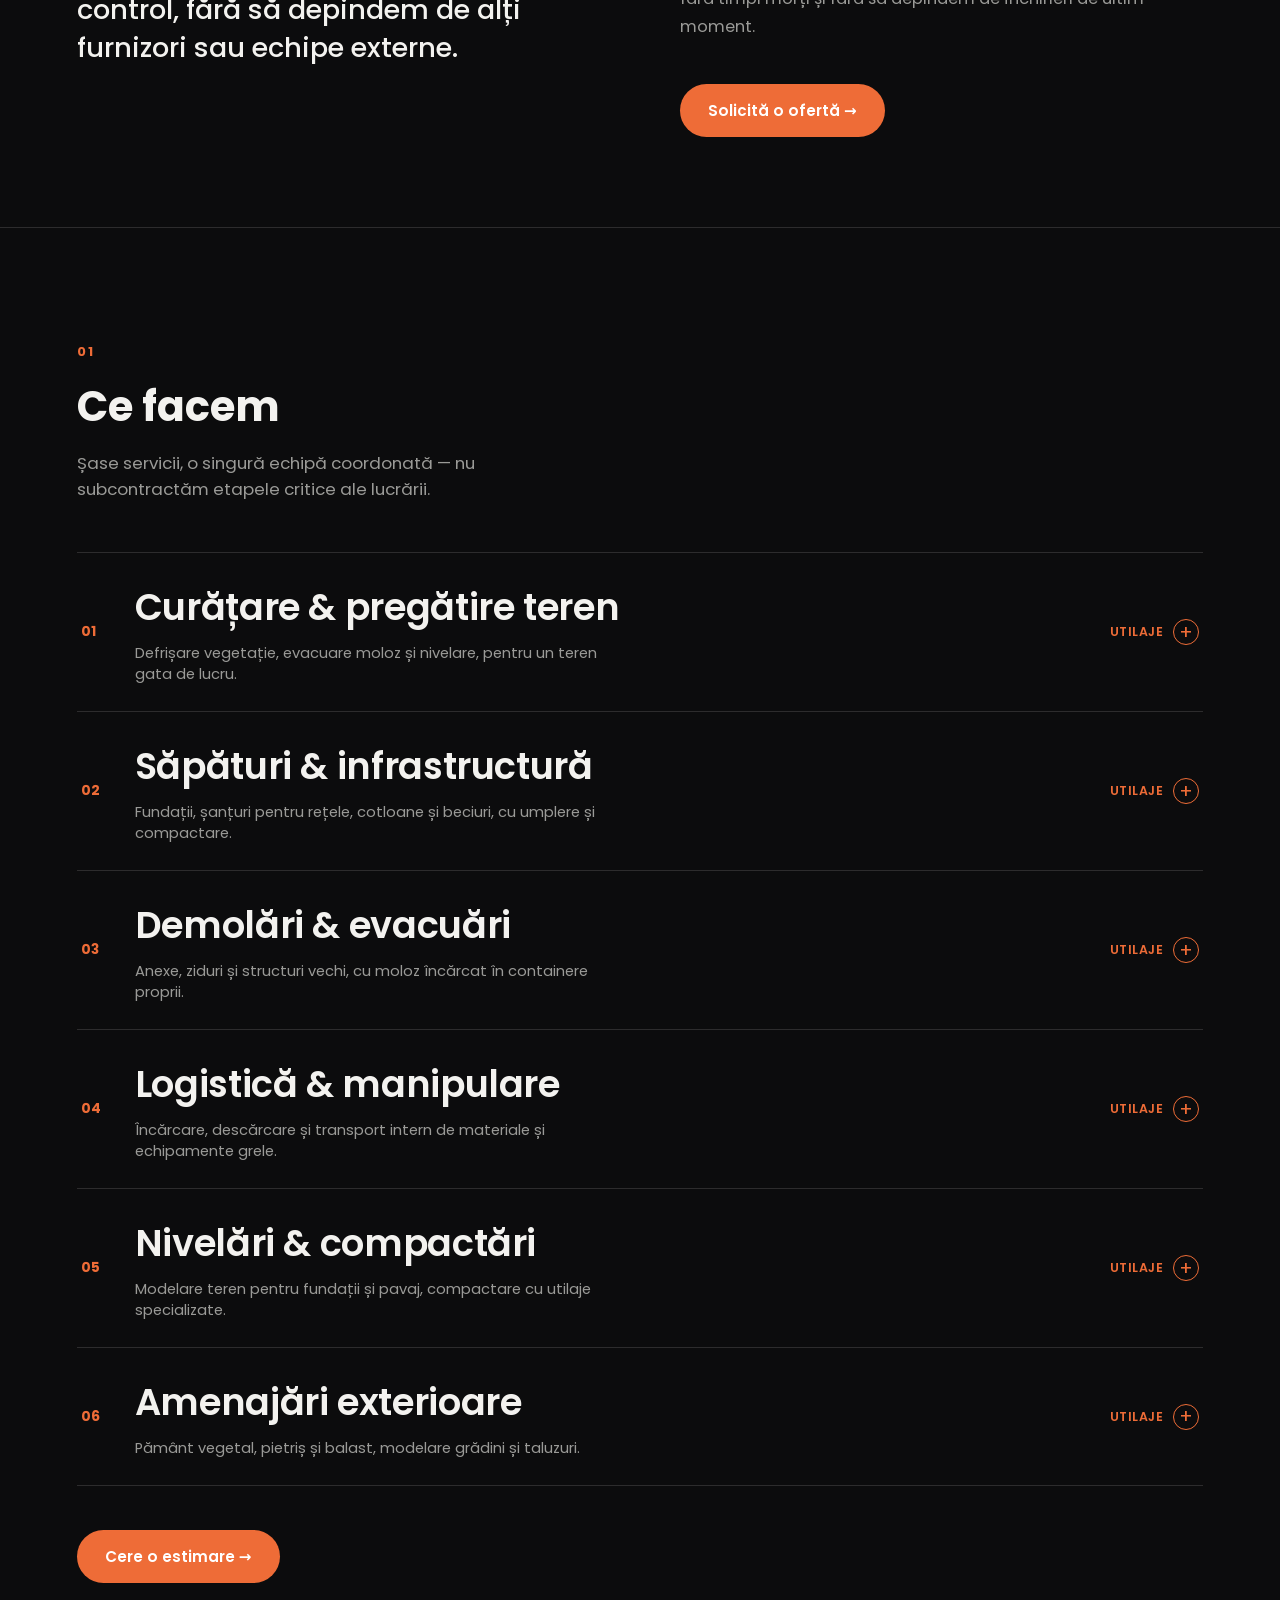
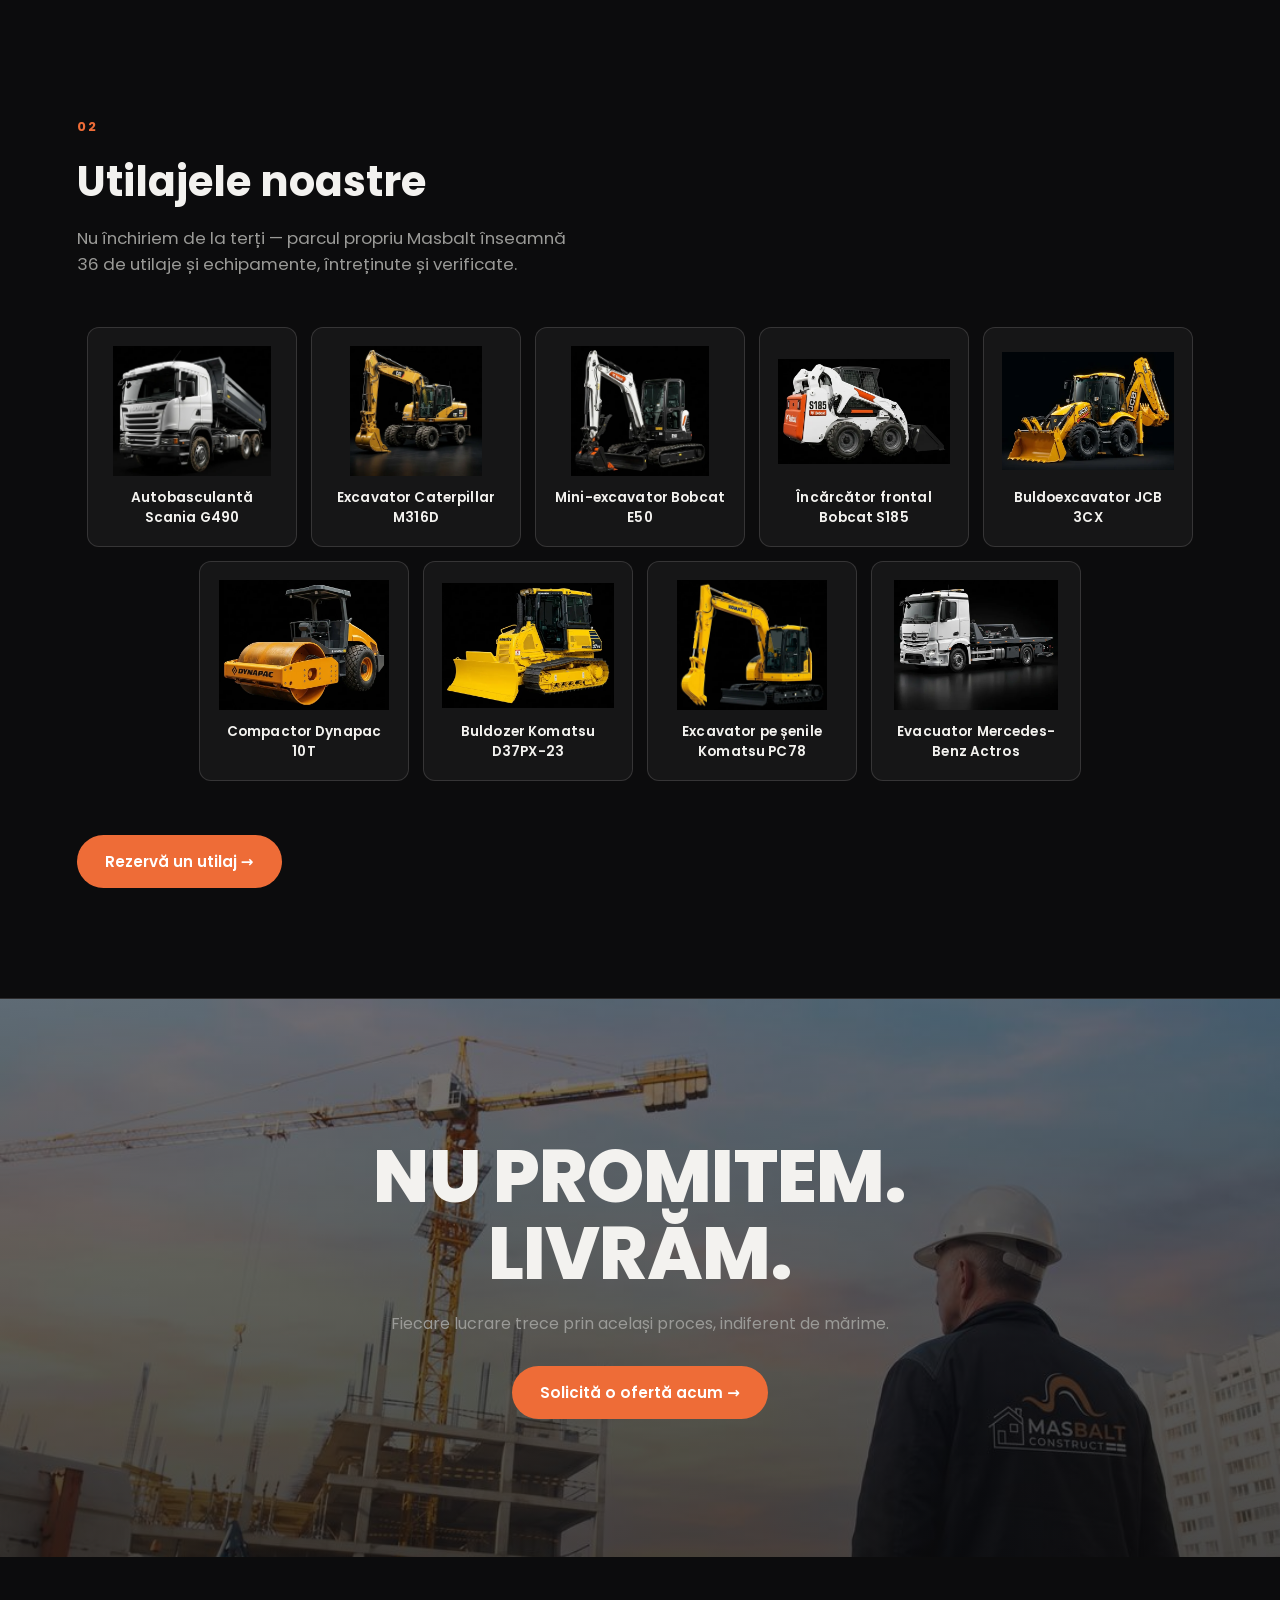
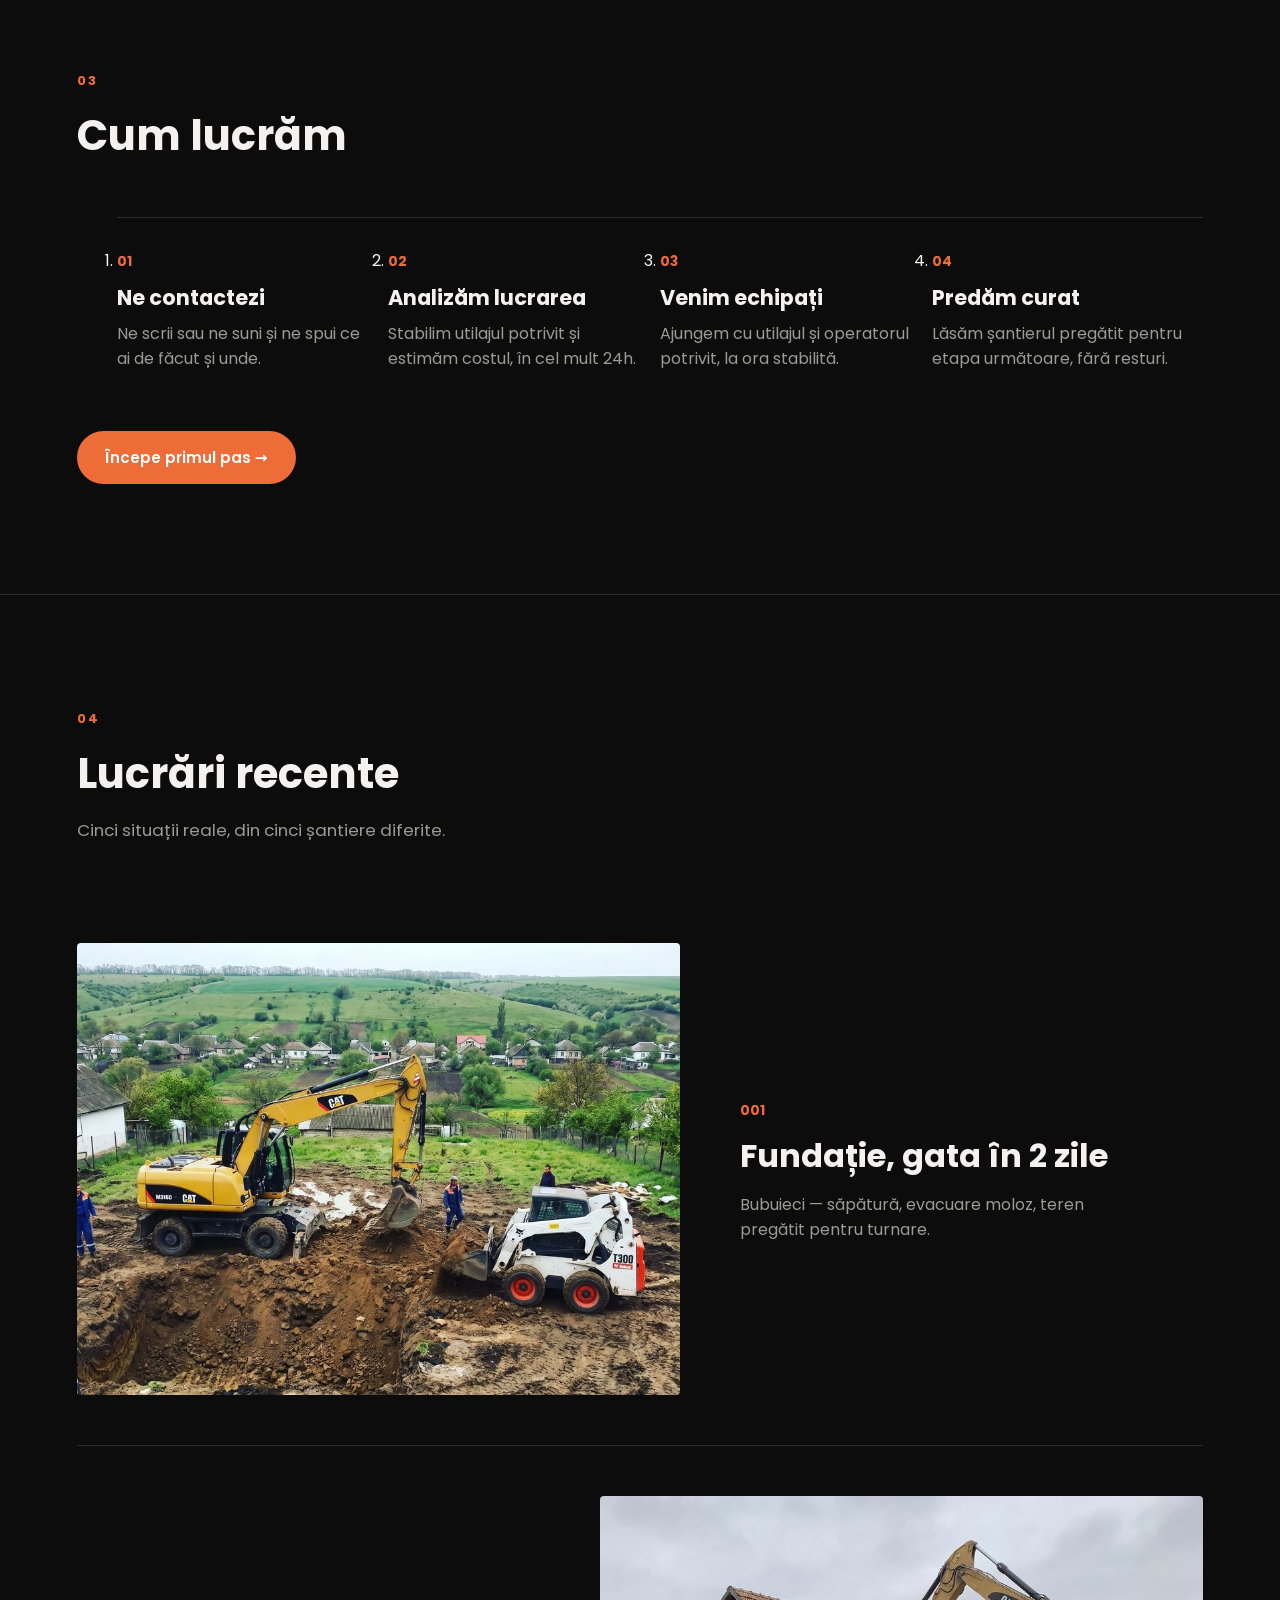
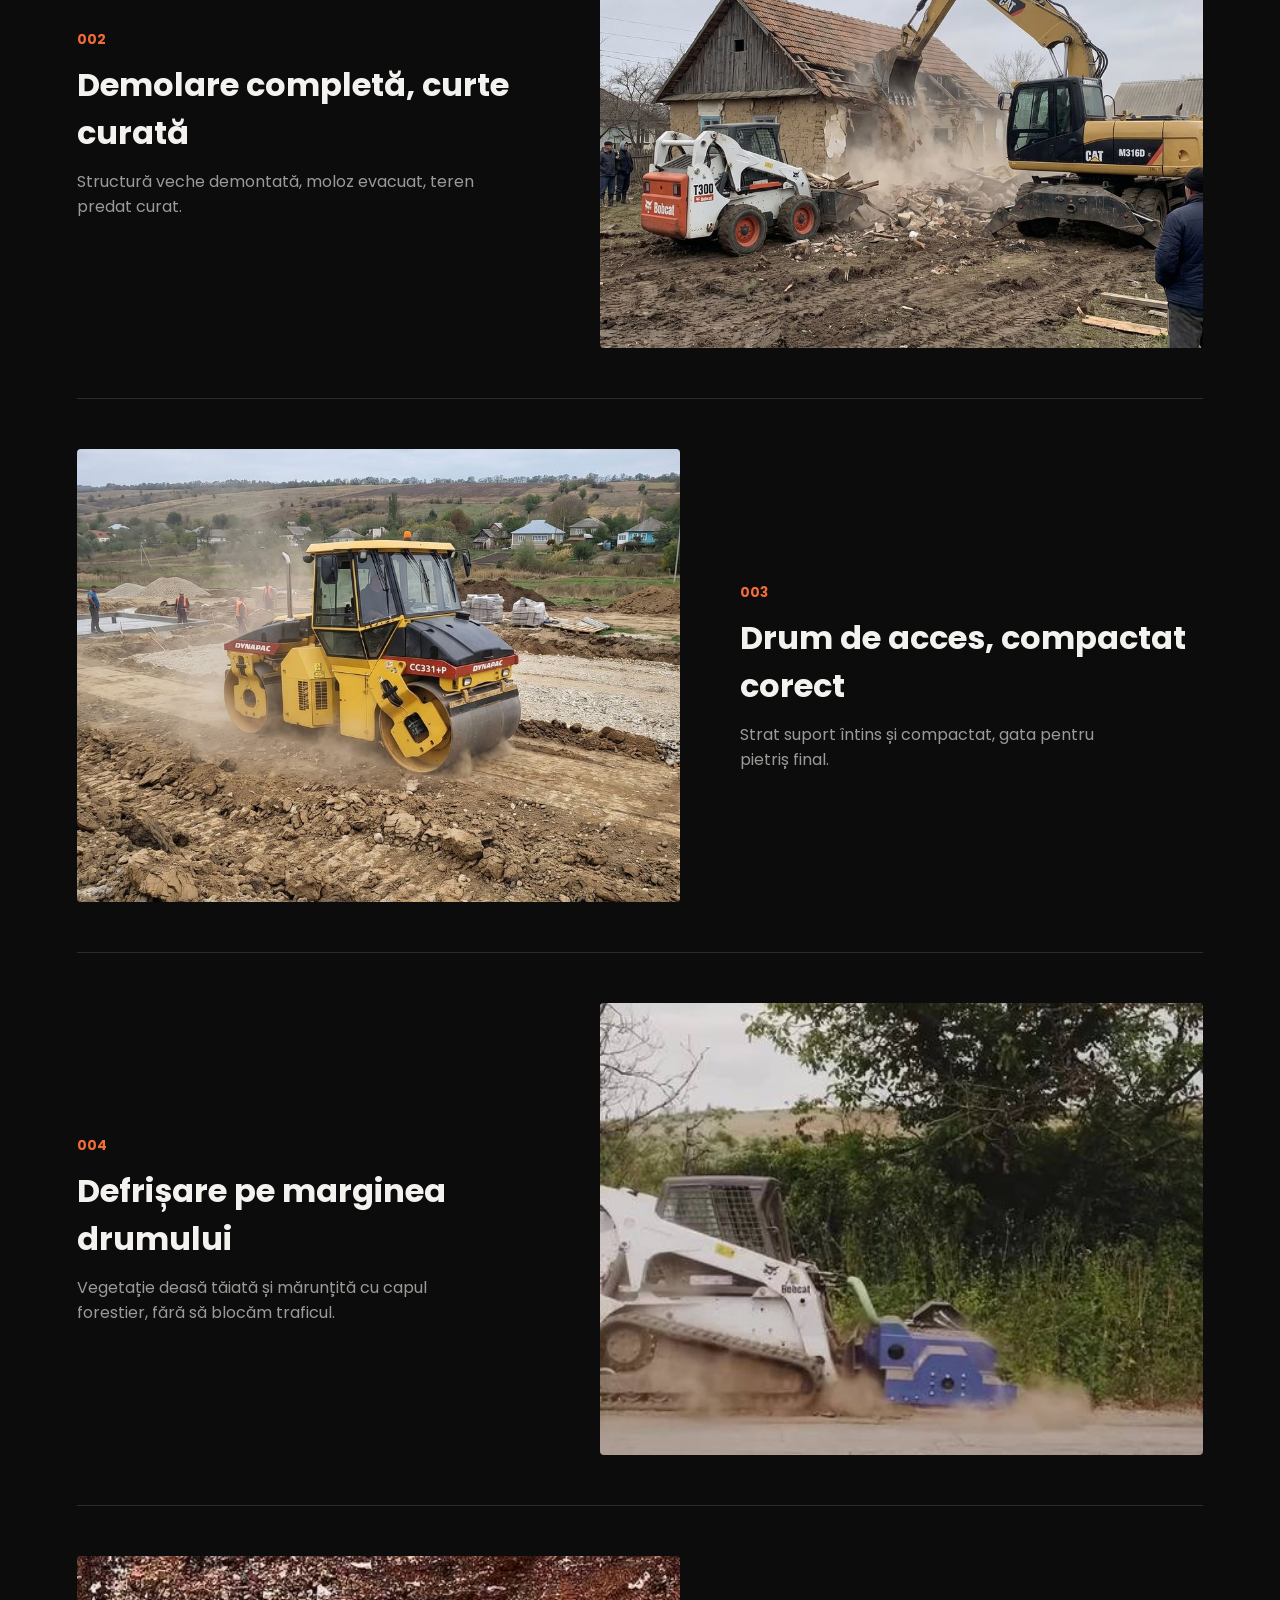
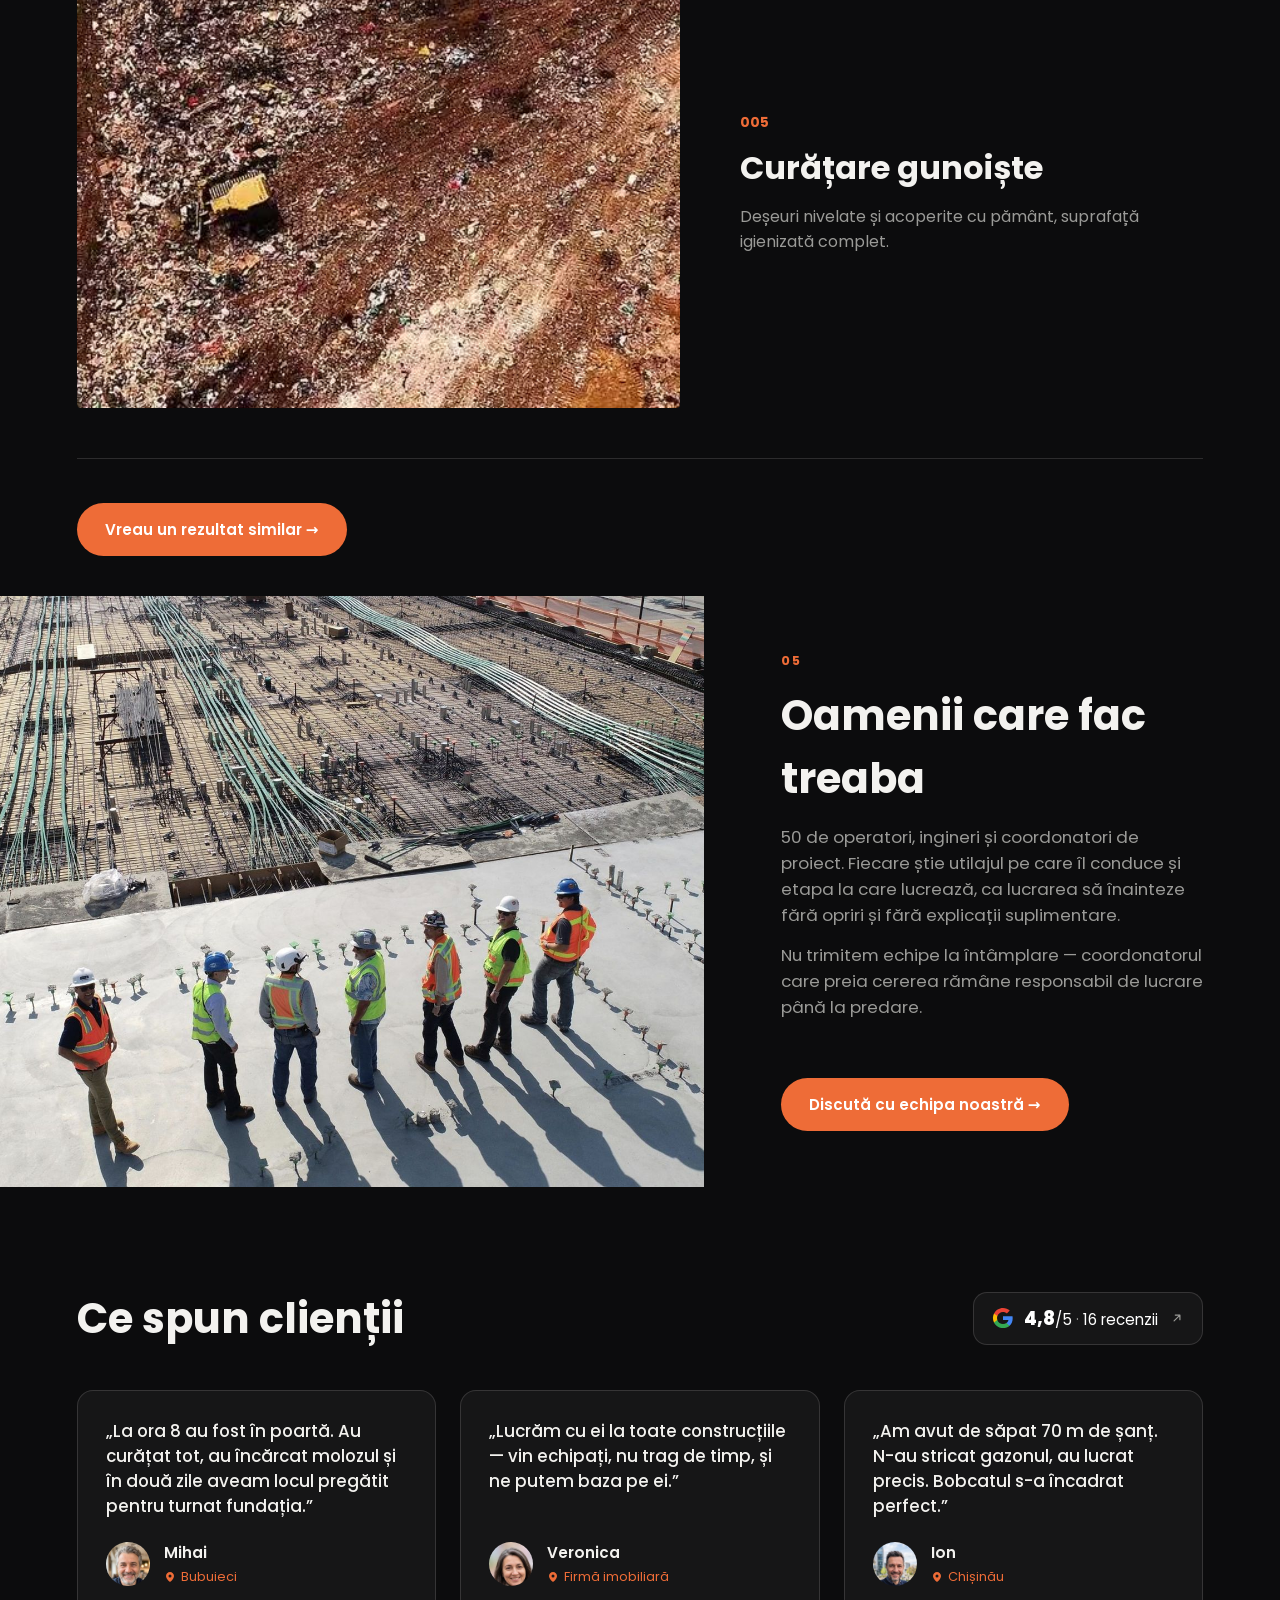
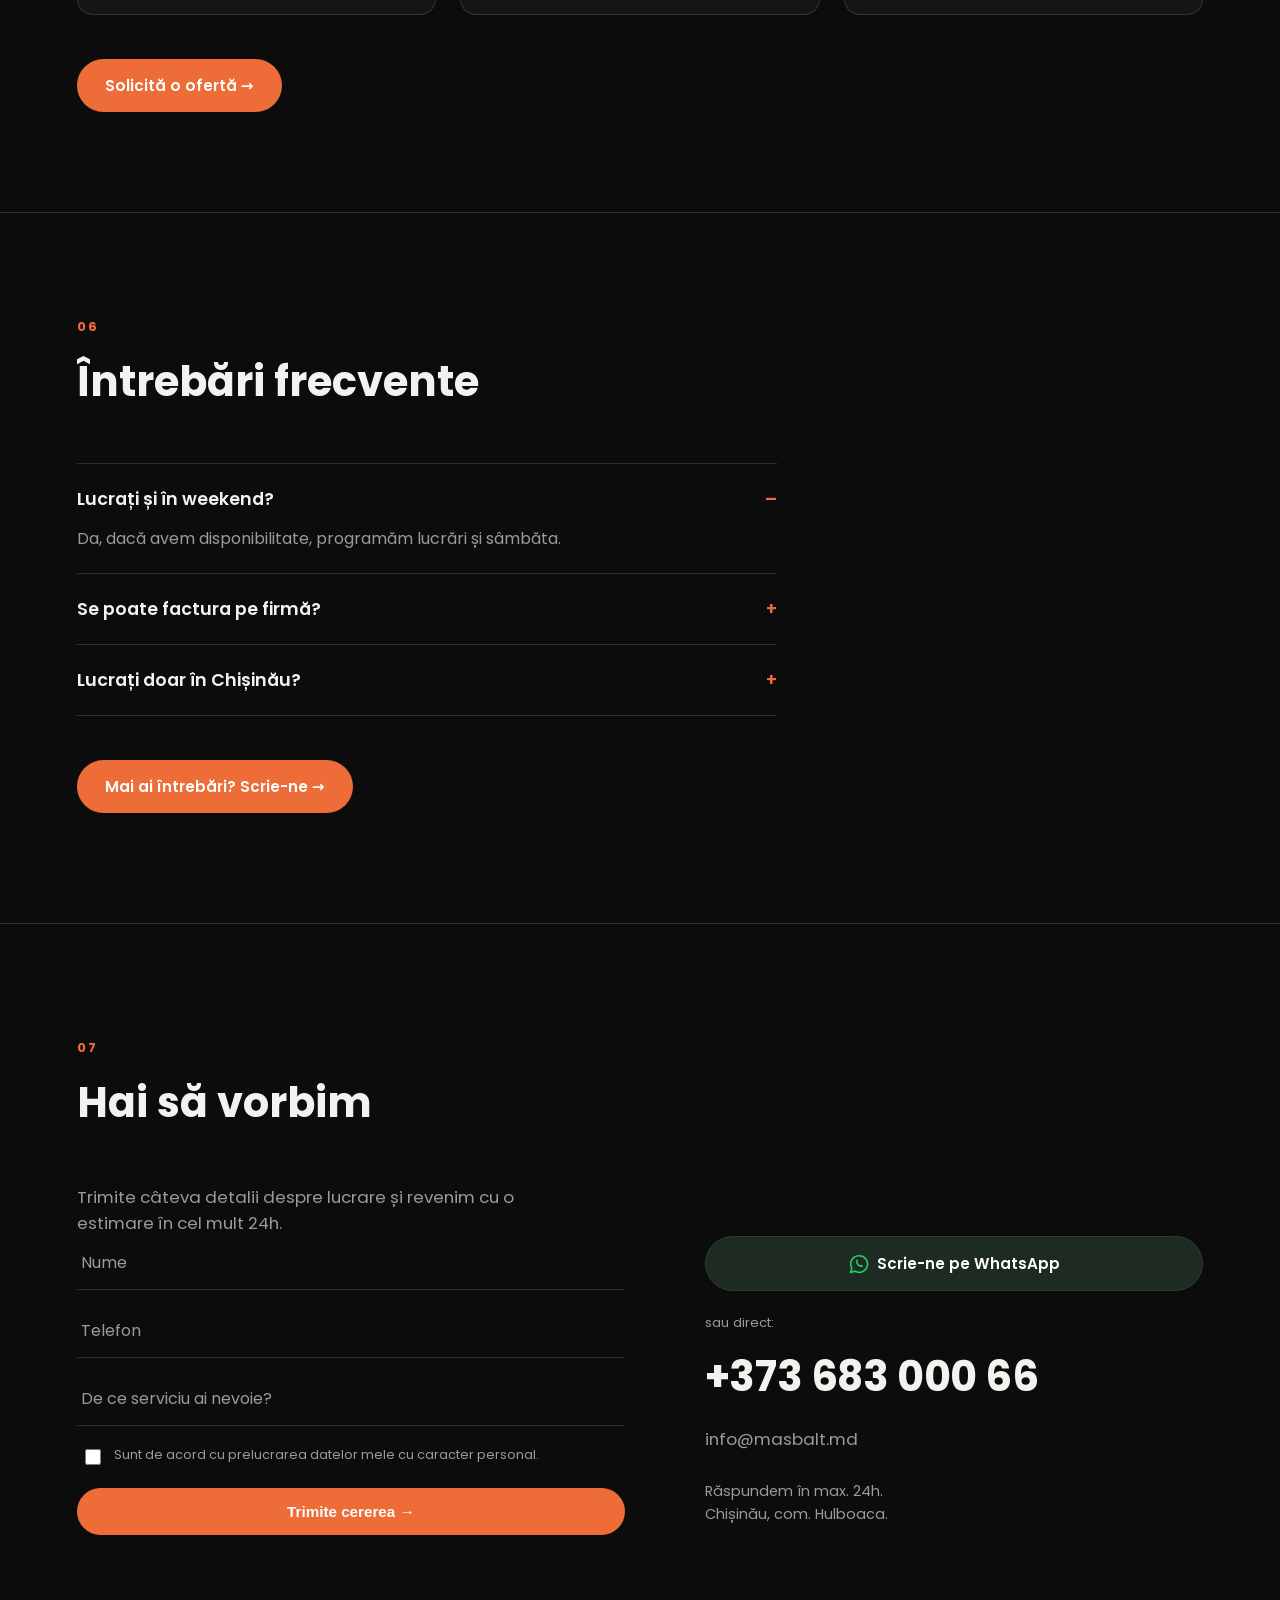
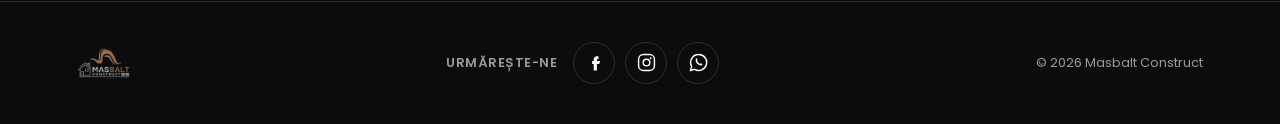
==== commit 461b90b7: "Add a Google reviews badge next to the testimonials, keep the existing ones Links out to the busines" ====
--- a/v2/index.html
+++ b/v2/index.html
@@ -332,8 +332,18 @@
 
 <!-- TESTIMONIAL -->
 <section class="testimonial">
-  <div class="work-head reveal">
+  <div class="work-head reveal testimonial-head">
     <h2>Ce spun clienții</h2>
+    <a href="https://share.google/Ns5Xv9BfkXTPxjp2b" target="_blank" rel="noopener" class="google-badge">
+      <svg viewBox="0 0 24 24" width="22" height="22" aria-hidden="true">
+        <path fill="#4285F4" d="M22.56 12.25c0-.78-.07-1.53-.2-2.25H12v4.26h5.92c-.26 1.37-1.04 2.53-2.21 3.31v2.77h3.57c2.08-1.92 3.28-4.74 3.28-8.09z"/>
+        <path fill="#34A853" d="M12 23c2.97 0 5.46-.98 7.28-2.66l-3.57-2.77c-.98.66-2.23 1.06-3.71 1.06-2.86 0-5.29-1.93-6.16-4.53H2.18v2.84C3.99 20.53 7.7 23 12 23z"/>
+        <path fill="#FBBC05" d="M5.84 14.09c-.22-.66-.35-1.36-.35-2.09s.13-1.43.35-2.09V7.07H2.18C1.43 8.55 1 10.22 1 12s.43 3.45 1.18 4.93l2.85-2.22.81-.62z"/>
+        <path fill="#EA4335" d="M12 5.38c1.62 0 3.06.56 4.21 1.64l3.15-3.15C17.45 2.09 14.97 1 12 1 7.7 1 3.99 3.47 2.18 7.07l3.66 2.84c.87-2.6 3.3-4.53 6.16-4.53z"/>
+      </svg>
+      <span class="google-badge-text"><strong>4,8</strong>/5 <span class="google-badge-sep">·</span> 16 recenzii</span>
+      <svg class="google-badge-arrow" viewBox="0 0 24 24" width="14" height="14" aria-hidden="true"><path d="M7 17 17 7M9 7h8v8" stroke="currentColor" stroke-width="2" fill="none" stroke-linecap="round" stroke-linejoin="round"/></svg>
+    </a>
   </div>
   <div class="t-grid">
     <blockquote class="t-card reveal">
--- a/v2/css/style.css
+++ b/v2/css/style.css
@@ -441,6 +441,22 @@
 .testimonial{ padding: 100px 6vw; border-bottom: 1px solid var(--line); }
 .testimonial .work-head{ margin-bottom: 40px; }
 .testimonial .work-head h2{ margin: 0; }
+.testimonial-head{ display: flex; align-items: center; justify-content: space-between; flex-wrap: wrap; gap: 16px; }
+.google-badge{
+  display: inline-flex;
+  align-items: center;
+  gap: 10px;
+  background: #161617;
+  border: 1px solid var(--line);
+  border-radius: 14px;
+  padding: 12px 18px;
+  transition: border-color .2s ease, transform .2s ease;
+}
+.google-badge:hover{ border-color: var(--orange); transform: translateY(-2px); }
+.google-badge-text{ font-size: .95rem; color: #fff; white-space: nowrap; }
+.google-badge-text strong{ font-size: 1.15rem; font-weight: 800; }
+.google-badge-sep{ color: var(--dim); }
+.google-badge-arrow{ color: var(--dim); margin-left: 2px; flex-shrink: 0; }
 .t-grid{ display: grid; grid-template-columns: 1fr; gap: 20px; }
 .t-card{
   margin: 0;
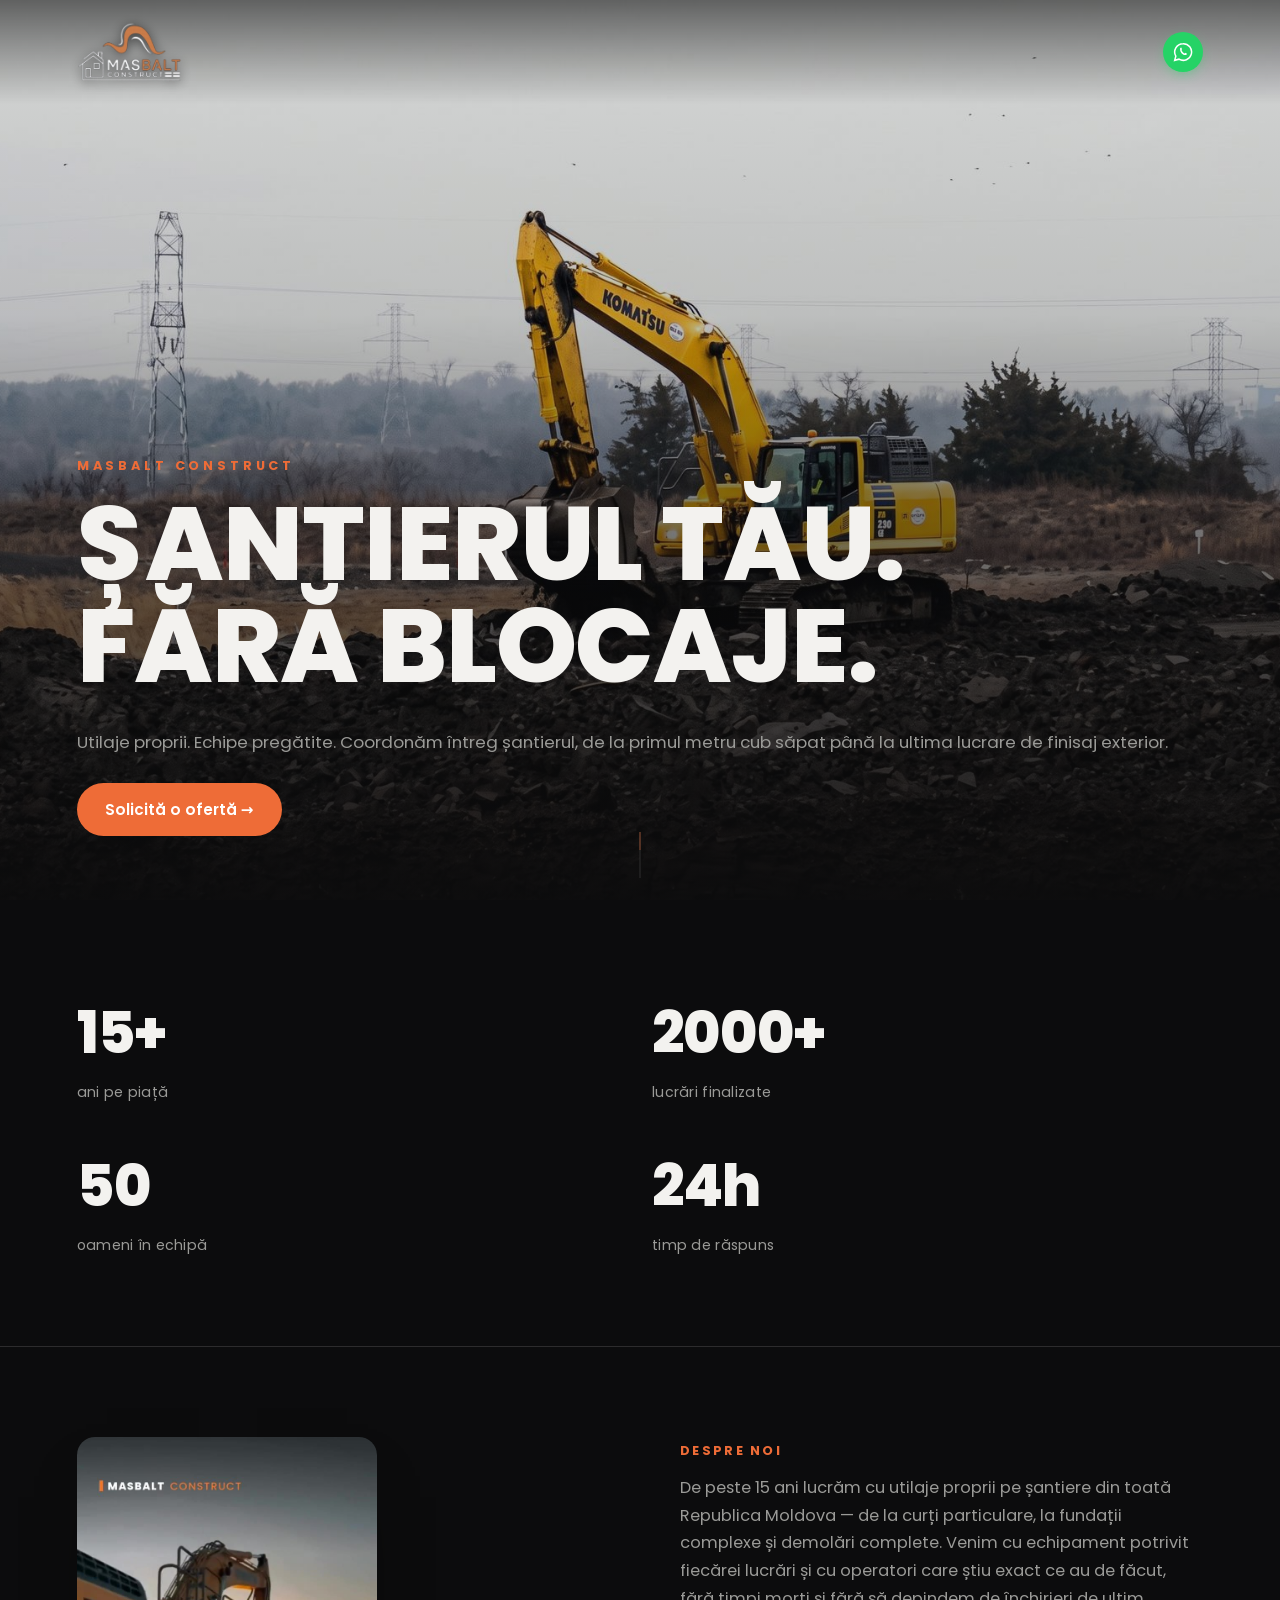
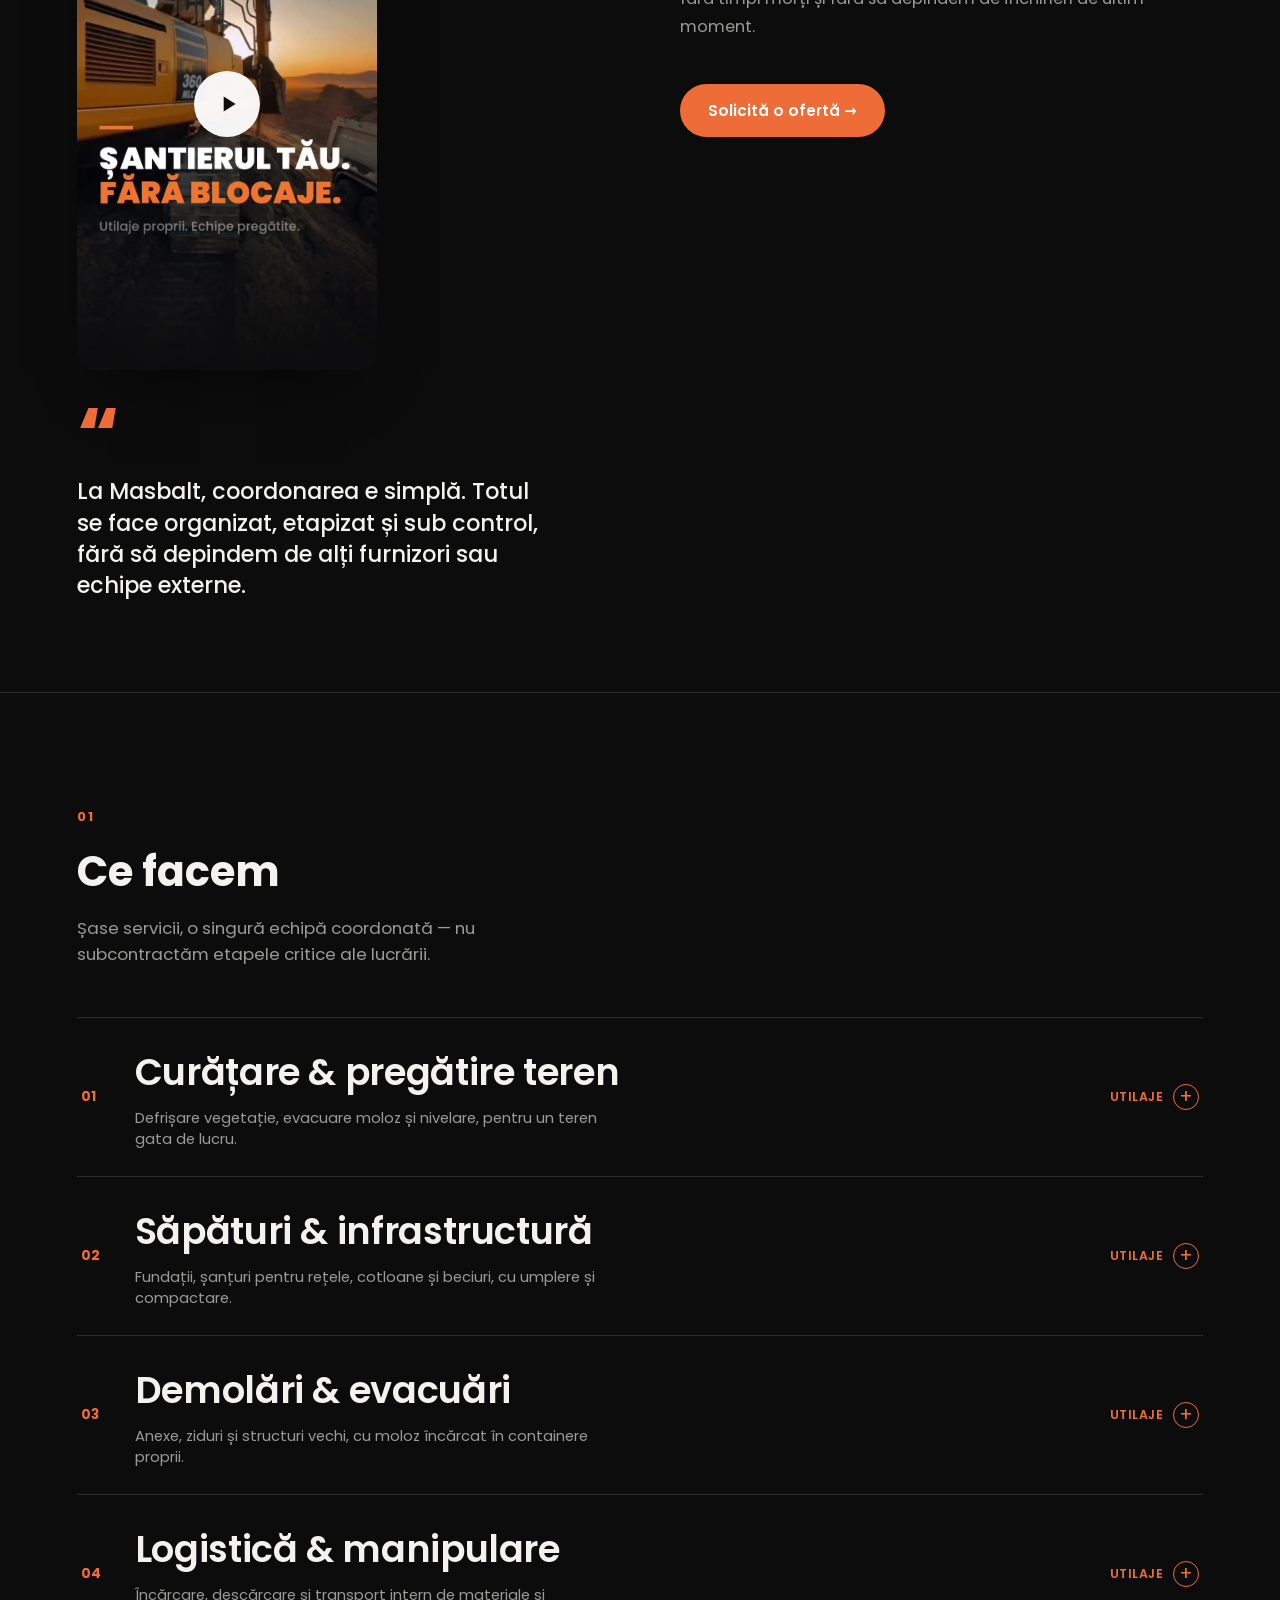
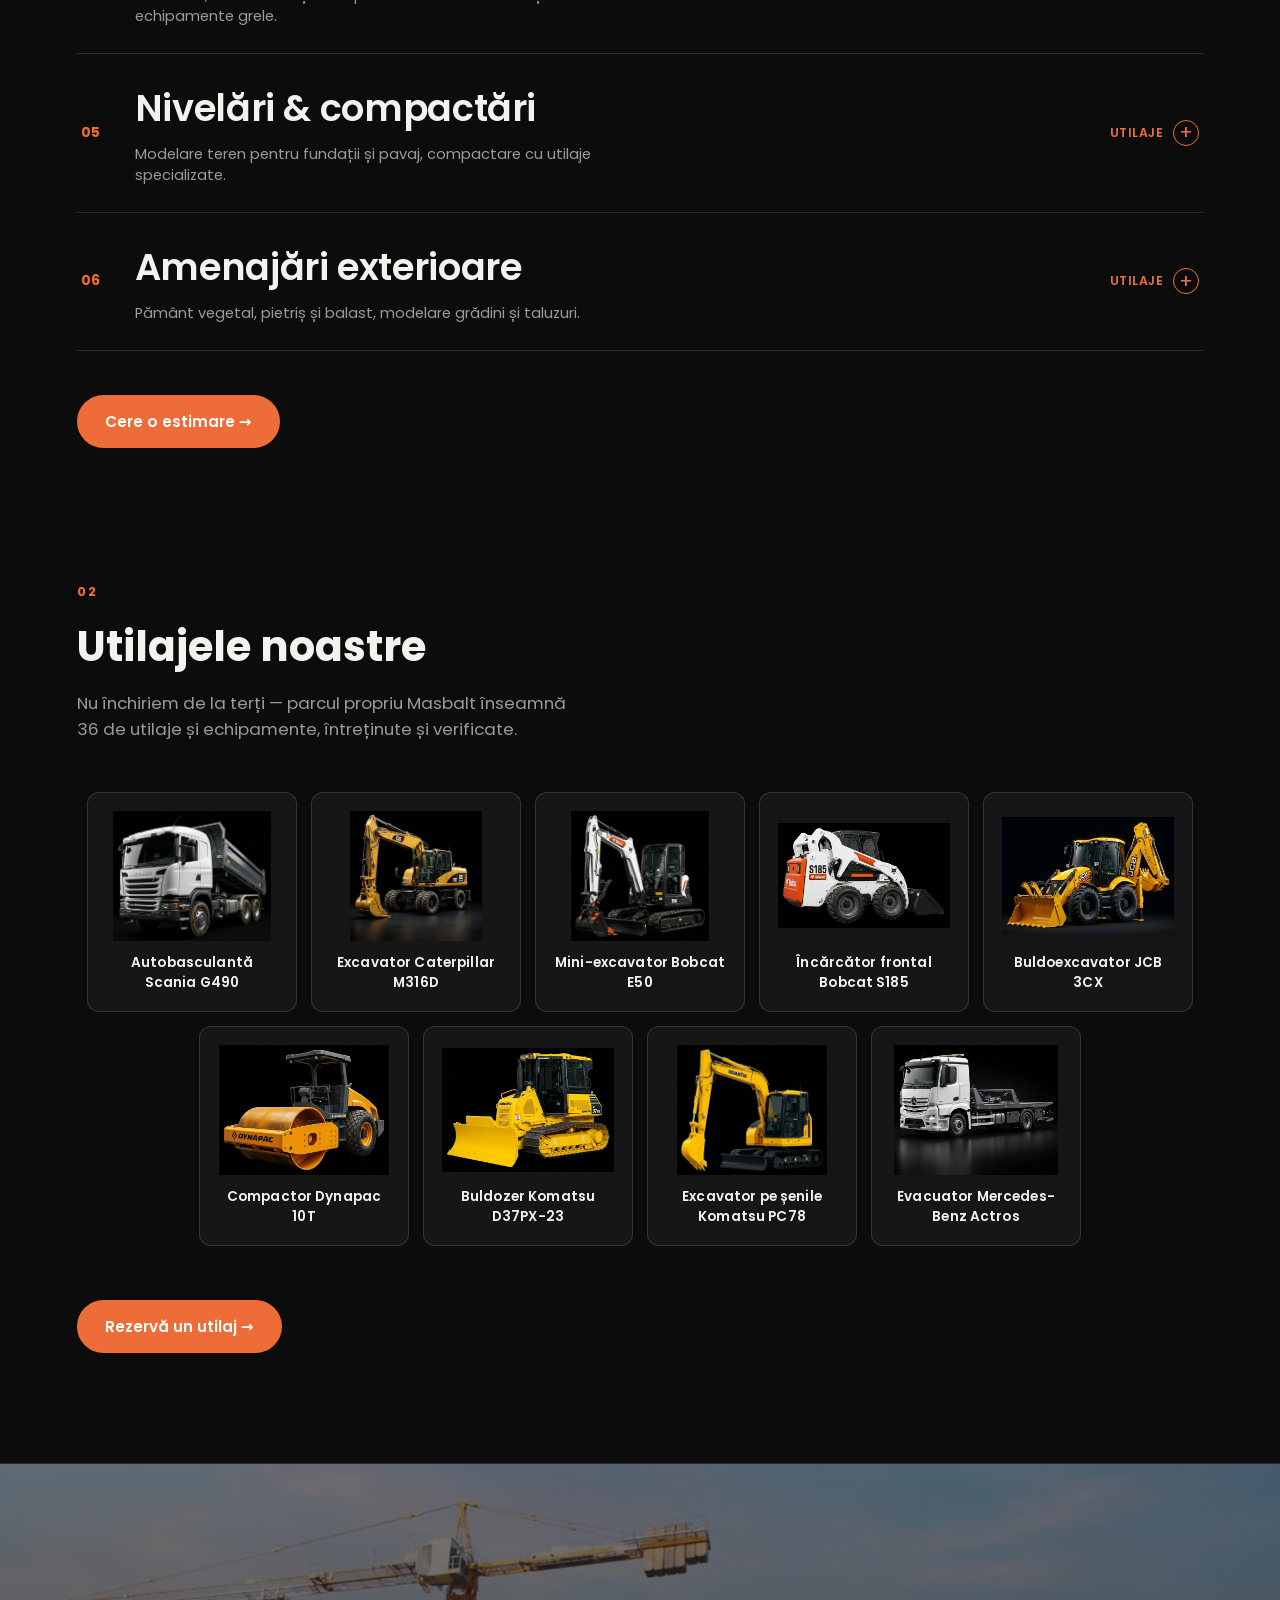
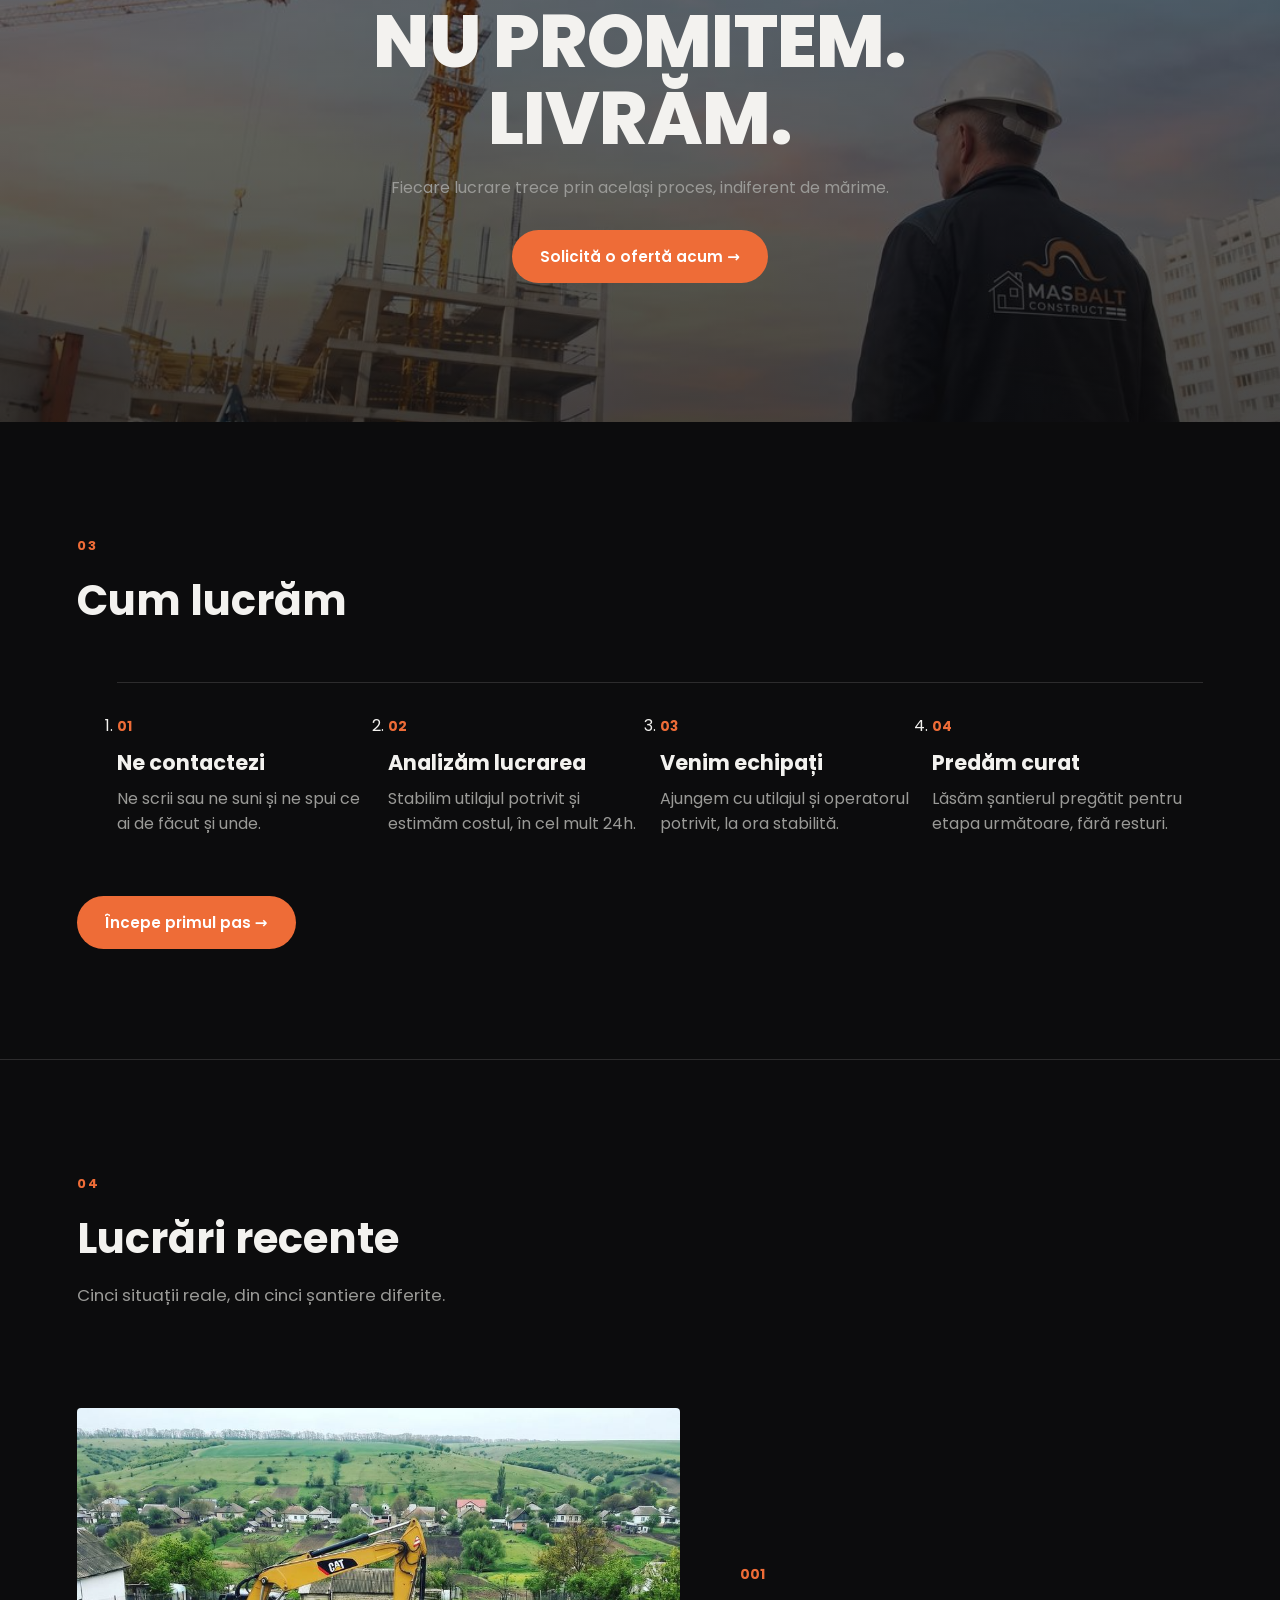
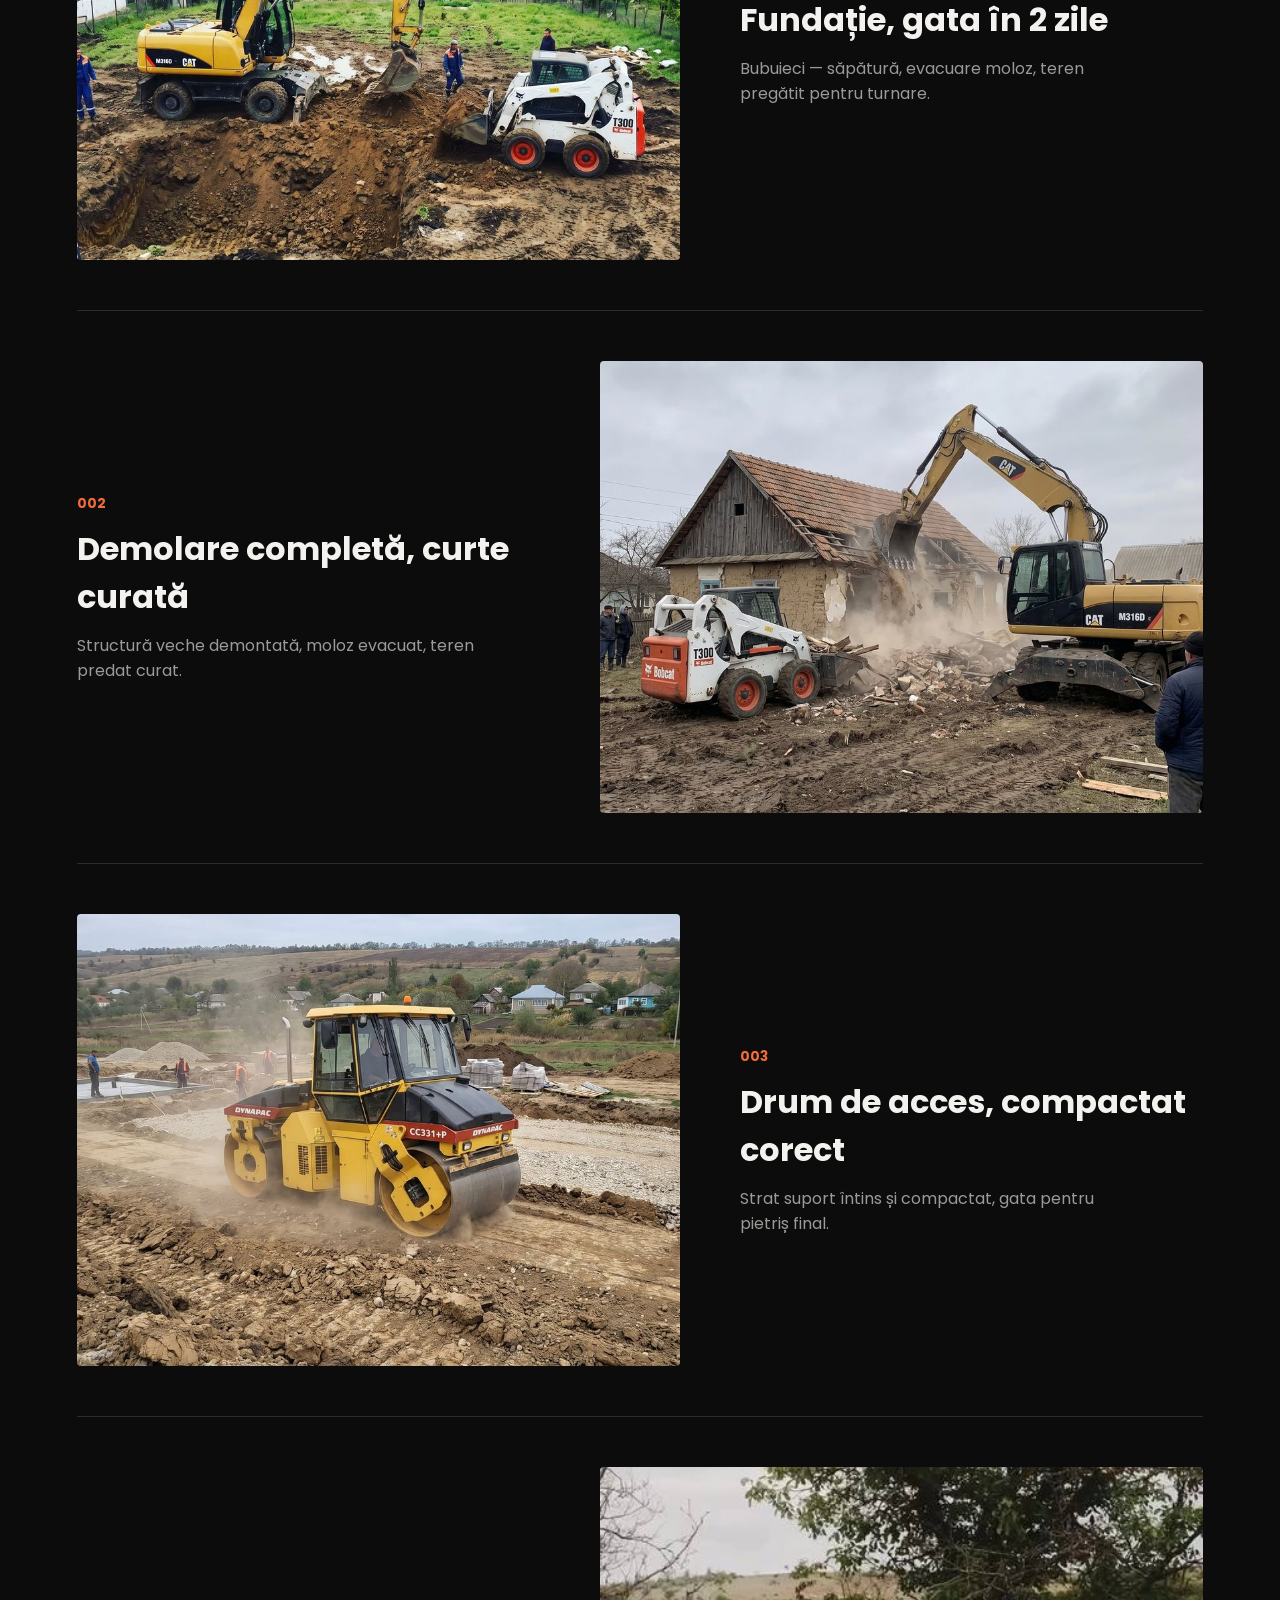
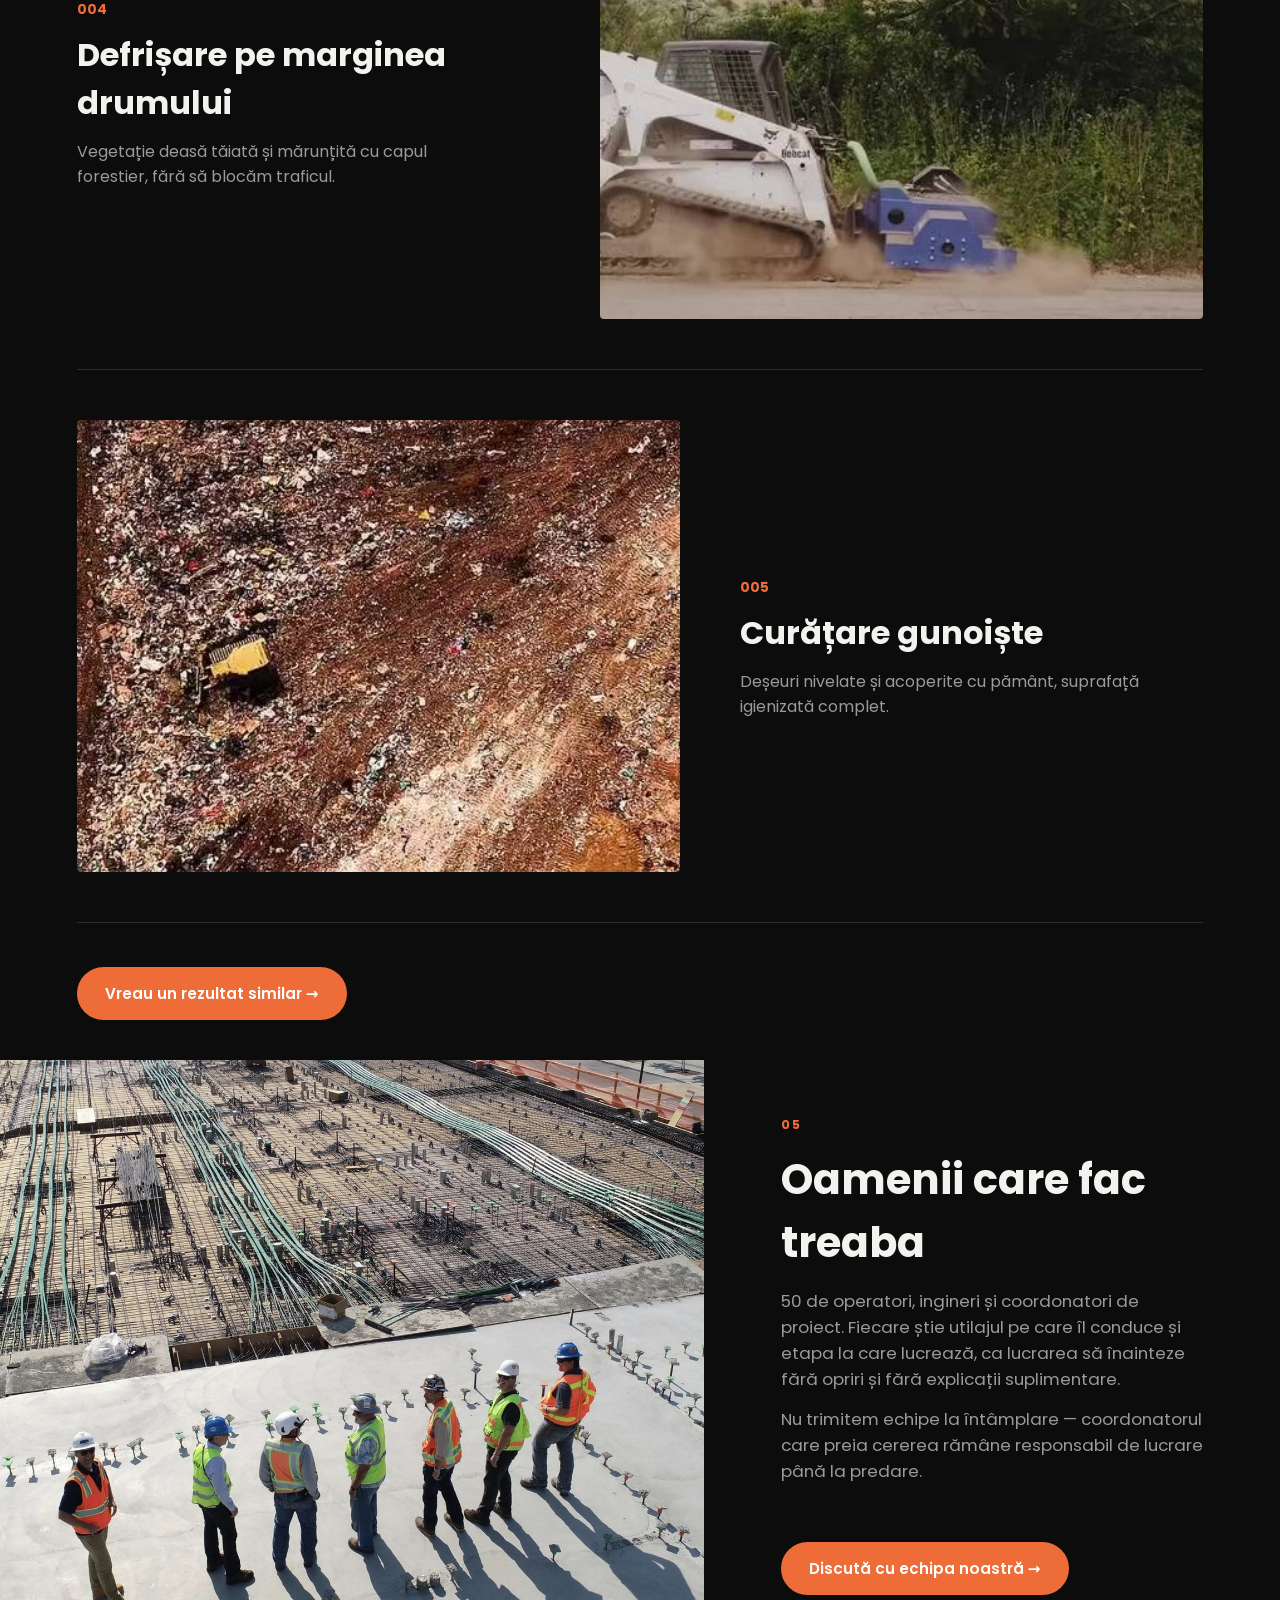
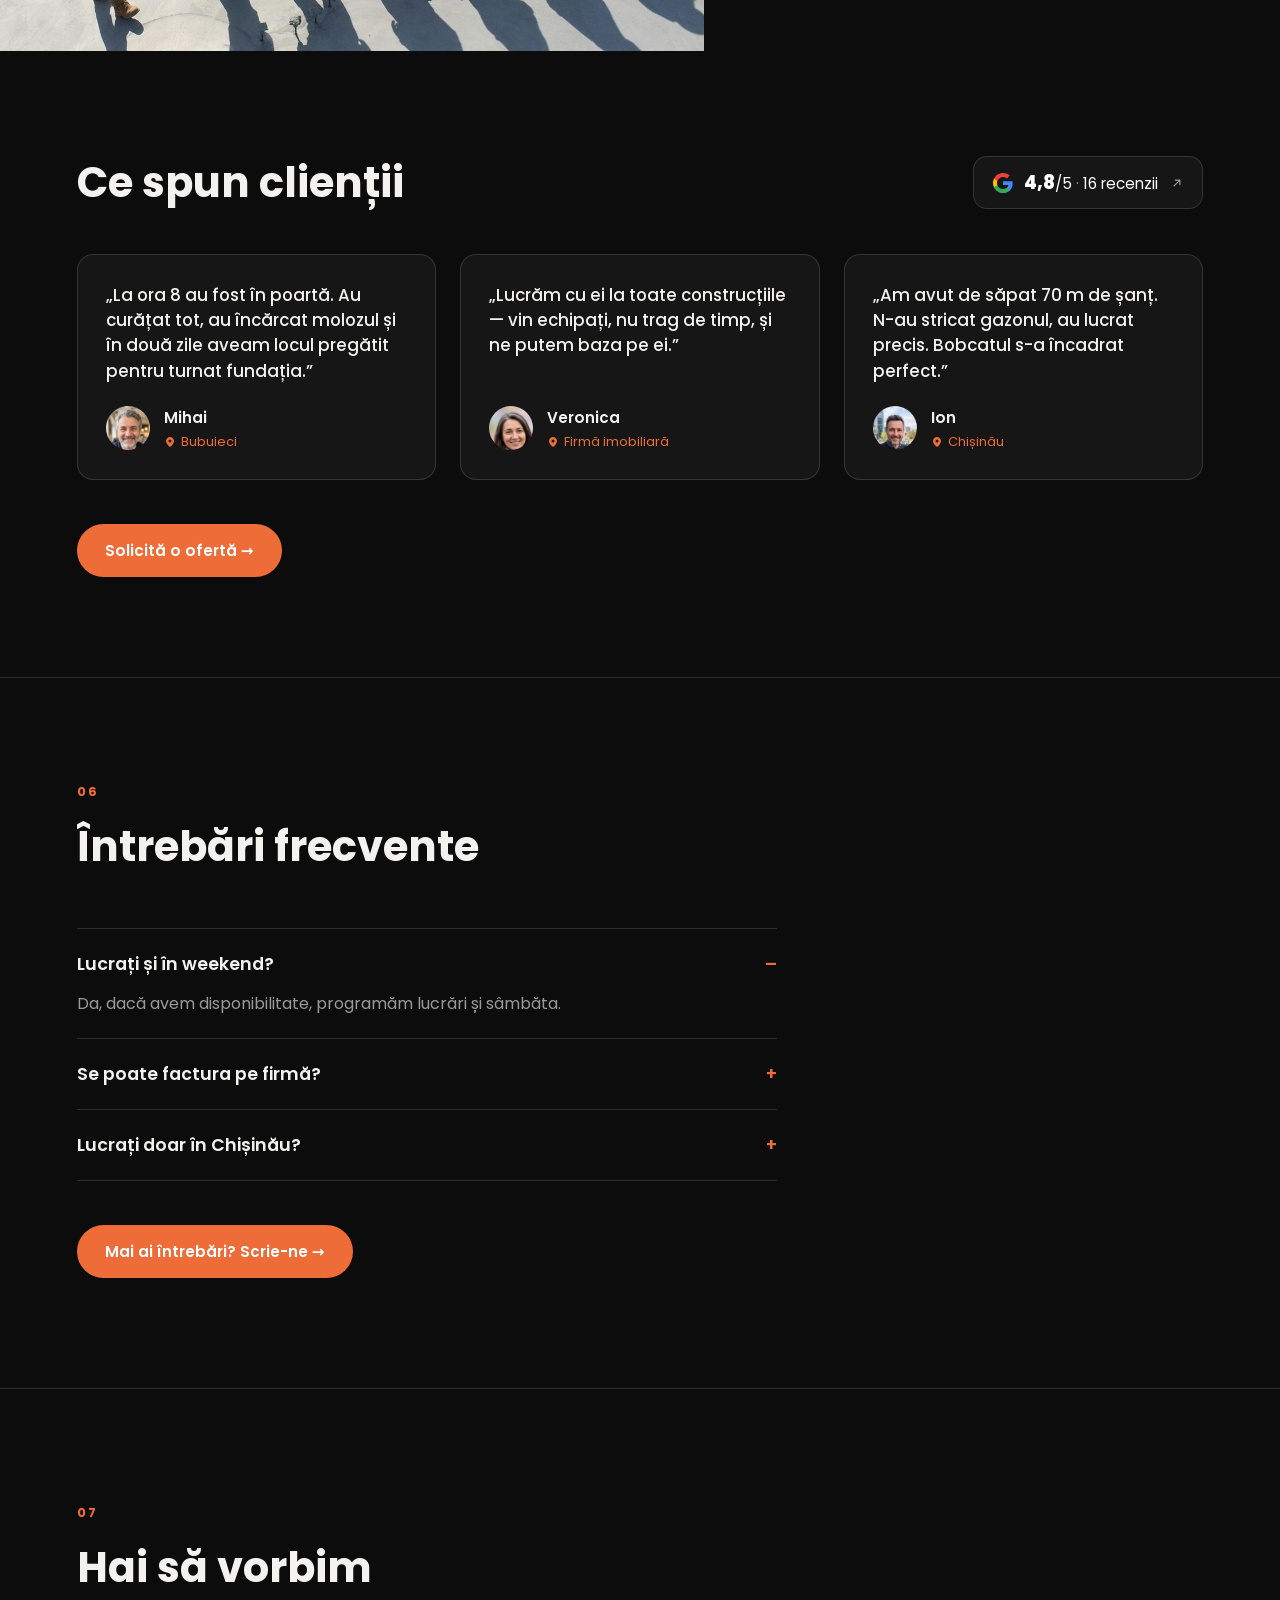
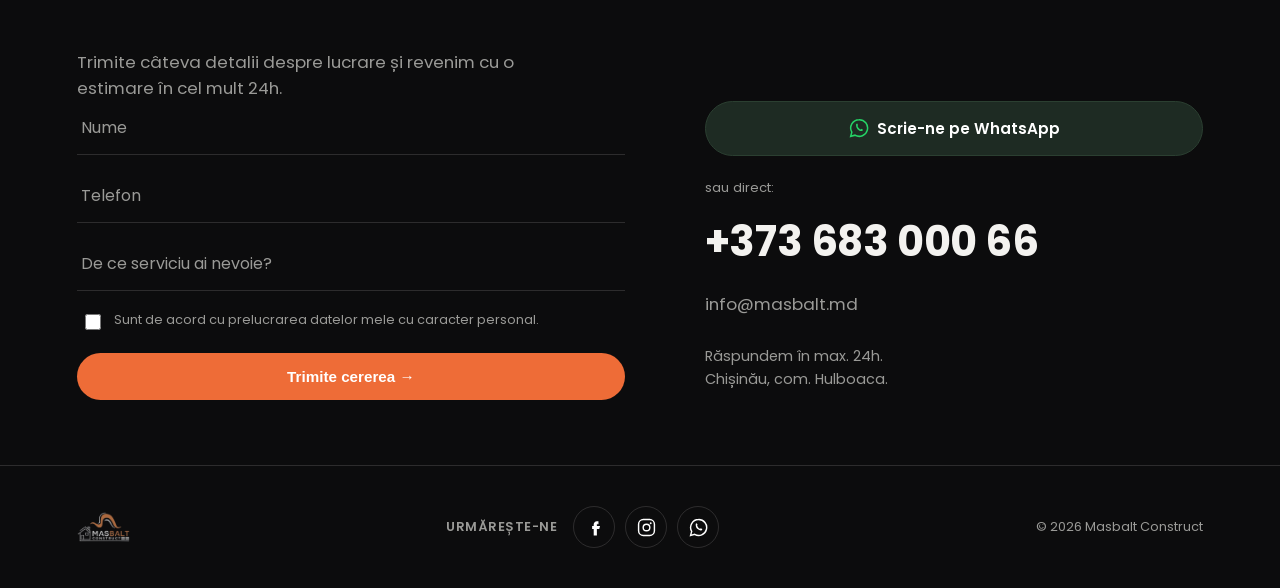
==== commit 56124b2b: "Add a click-to-play video card to Despre noi The vertical (9:16) clip with the full offer baked in (" ====
--- a/v2/index.html
+++ b/v2/index.html
@@ -71,9 +71,19 @@
 
 <!-- ABOUT -->
 <section class="about">
-  <div class="about-quote reveal">
-    <span class="quote-mark">“</span>
-    <p>La Masbalt, coordonarea e simplă. Totul se face organizat, etapizat și sub control, fără să depindem de alți furnizori sau echipe externe.</p>
+  <div class="about-media reveal">
+    <div class="about-video" id="aboutVideo">
+      <video poster="images/about-video-poster.jpg" playsinline preload="none">
+        <source src="images/about-video.mp4" type="video/mp4">
+      </video>
+      <button type="button" class="about-video-play" aria-label="Redă video">
+        <svg viewBox="0 0 24 24" width="26" height="26" aria-hidden="true"><path d="M8 5v14l11-7z" fill="currentColor"/></svg>
+      </button>
+    </div>
+    <div class="about-quote">
+      <span class="quote-mark">“</span>
+      <p>La Masbalt, coordonarea e simplă. Totul se face organizat, etapizat și sub control, fără să depindem de alți furnizori sau echipe externe.</p>
+    </div>
   </div>
   <div class="about-copy reveal">
     <span class="tag">DESPRE NOI</span>
--- a/v2/css/style.css
+++ b/v2/css/style.css
@@ -215,6 +215,37 @@
   gap: 40px;
   border-bottom: 1px solid var(--line);
 }
+.about-media{ display: flex; flex-direction: column; gap: 28px; }
+.about-video{
+  position: relative;
+  width: 100%;
+  max-width: 300px;
+  aspect-ratio: 9/16;
+  border-radius: 18px;
+  overflow: hidden;
+  background: #000;
+  box-shadow: 0 30px 60px -30px rgba(0,0,0,.7);
+}
+.about-video video{ width: 100%; height: 100%; object-fit: cover; display: block; }
+.about-video-play{
+  position: absolute;
+  inset: 0;
+  margin: auto;
+  width: 66px;
+  height: 66px;
+  border-radius: 50%;
+  border: none;
+  background: rgba(255,255,255,.95);
+  color: #0c0c0d;
+  display: flex;
+  align-items: center;
+  justify-content: center;
+  cursor: pointer;
+  transition: transform .2s ease, background .2s ease;
+}
+.about-video-play svg{ margin-left: 3px; }
+.about-video-play:hover{ transform: scale(1.08); background: #fff; }
+.about-video-play.hide{ display: none; }
 .about-quote{ position: relative; }
 .quote-mark{
   display: block;
@@ -225,7 +256,7 @@
   margin-bottom: 6px;
 }
 .about-quote p{
-  font-size: clamp(1.3rem, 3vw, 1.7rem);
+  font-size: clamp(1.15rem, 2.4vw, 1.4rem);
   font-weight: 500;
   line-height: 1.4;
   margin: 0;
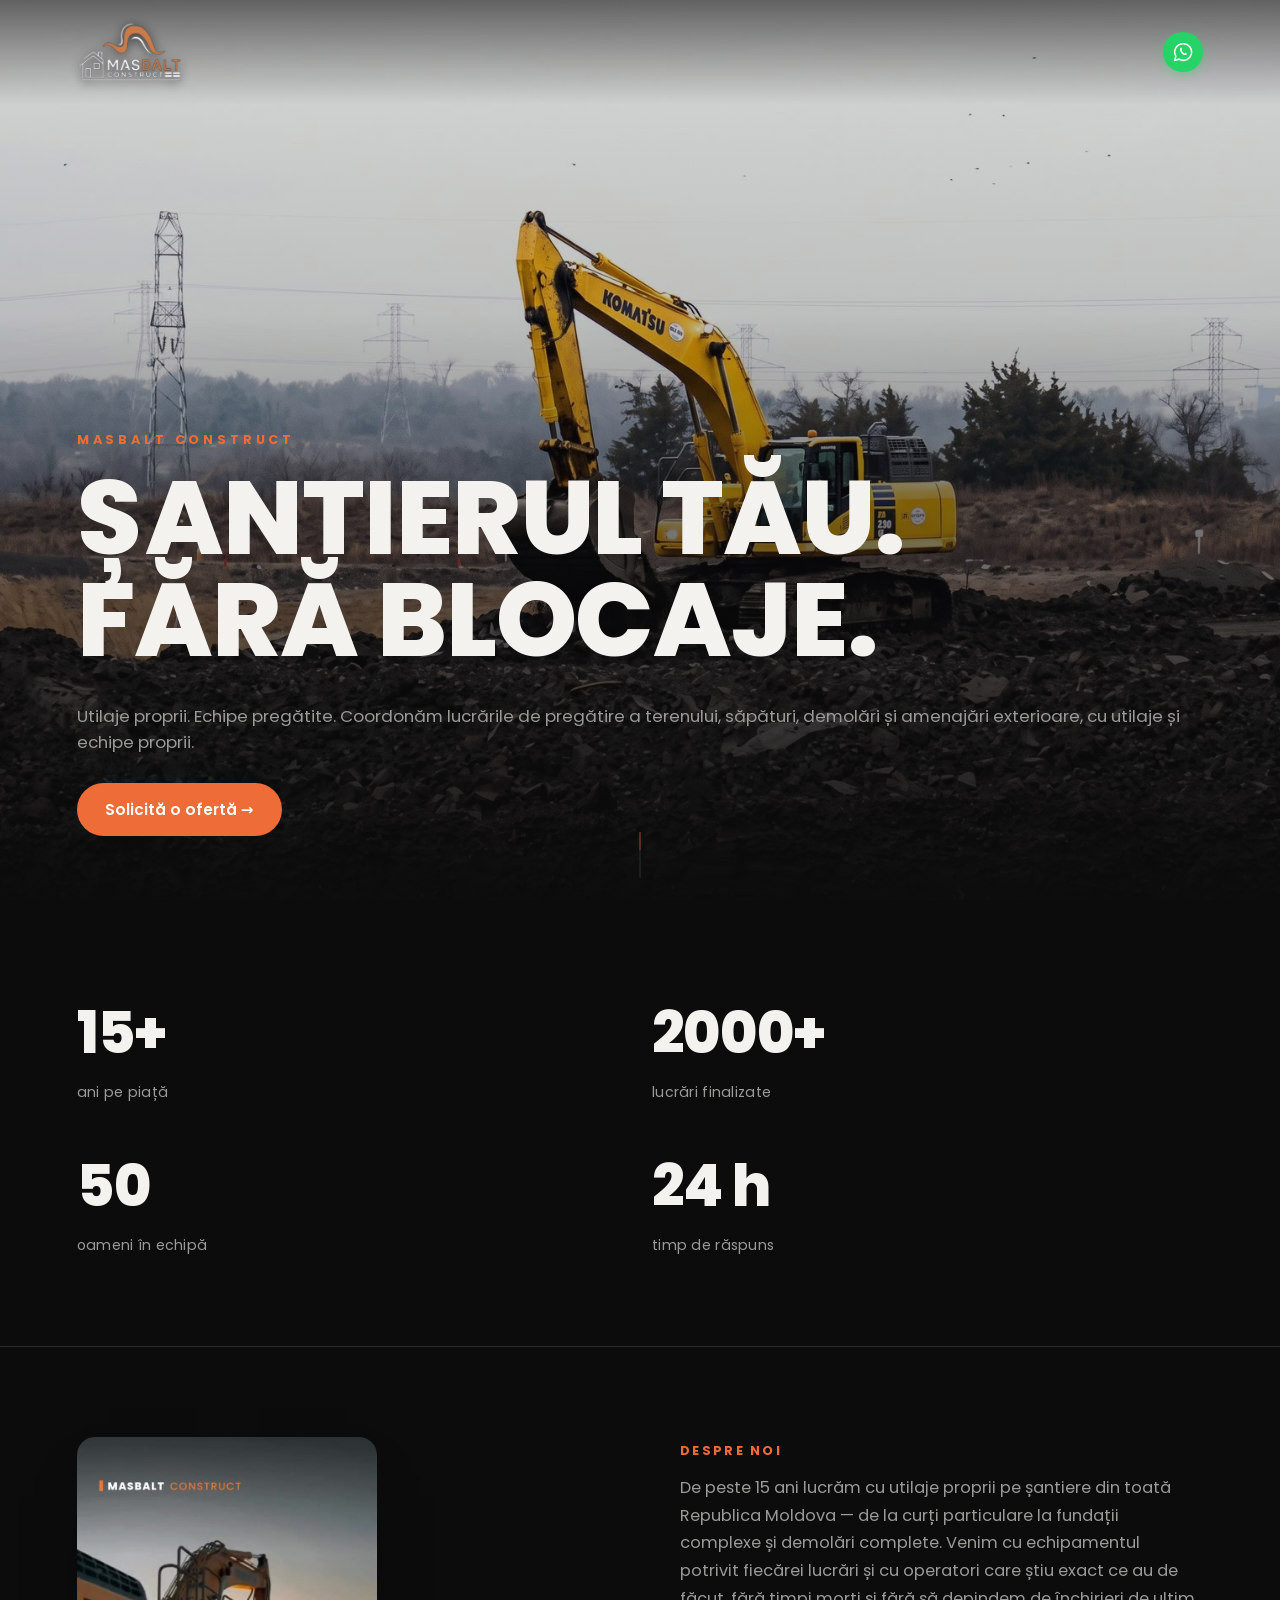
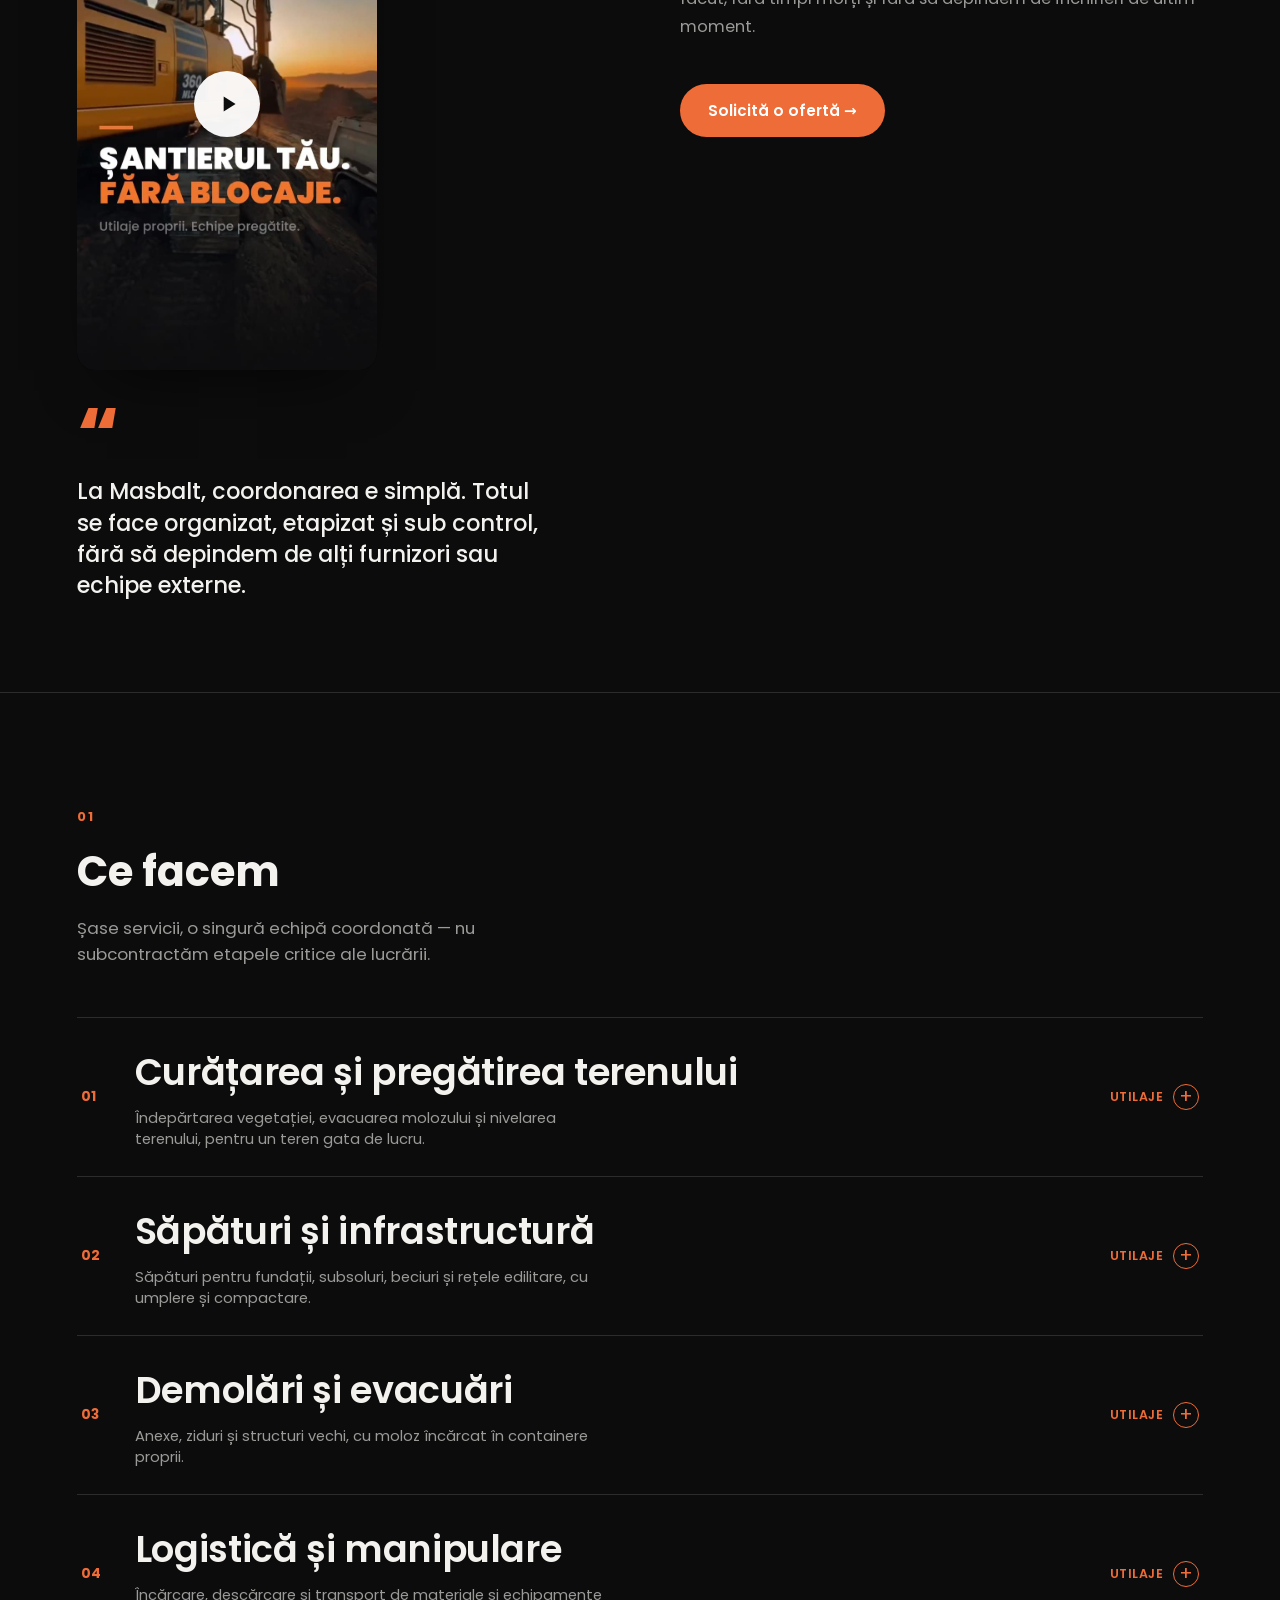
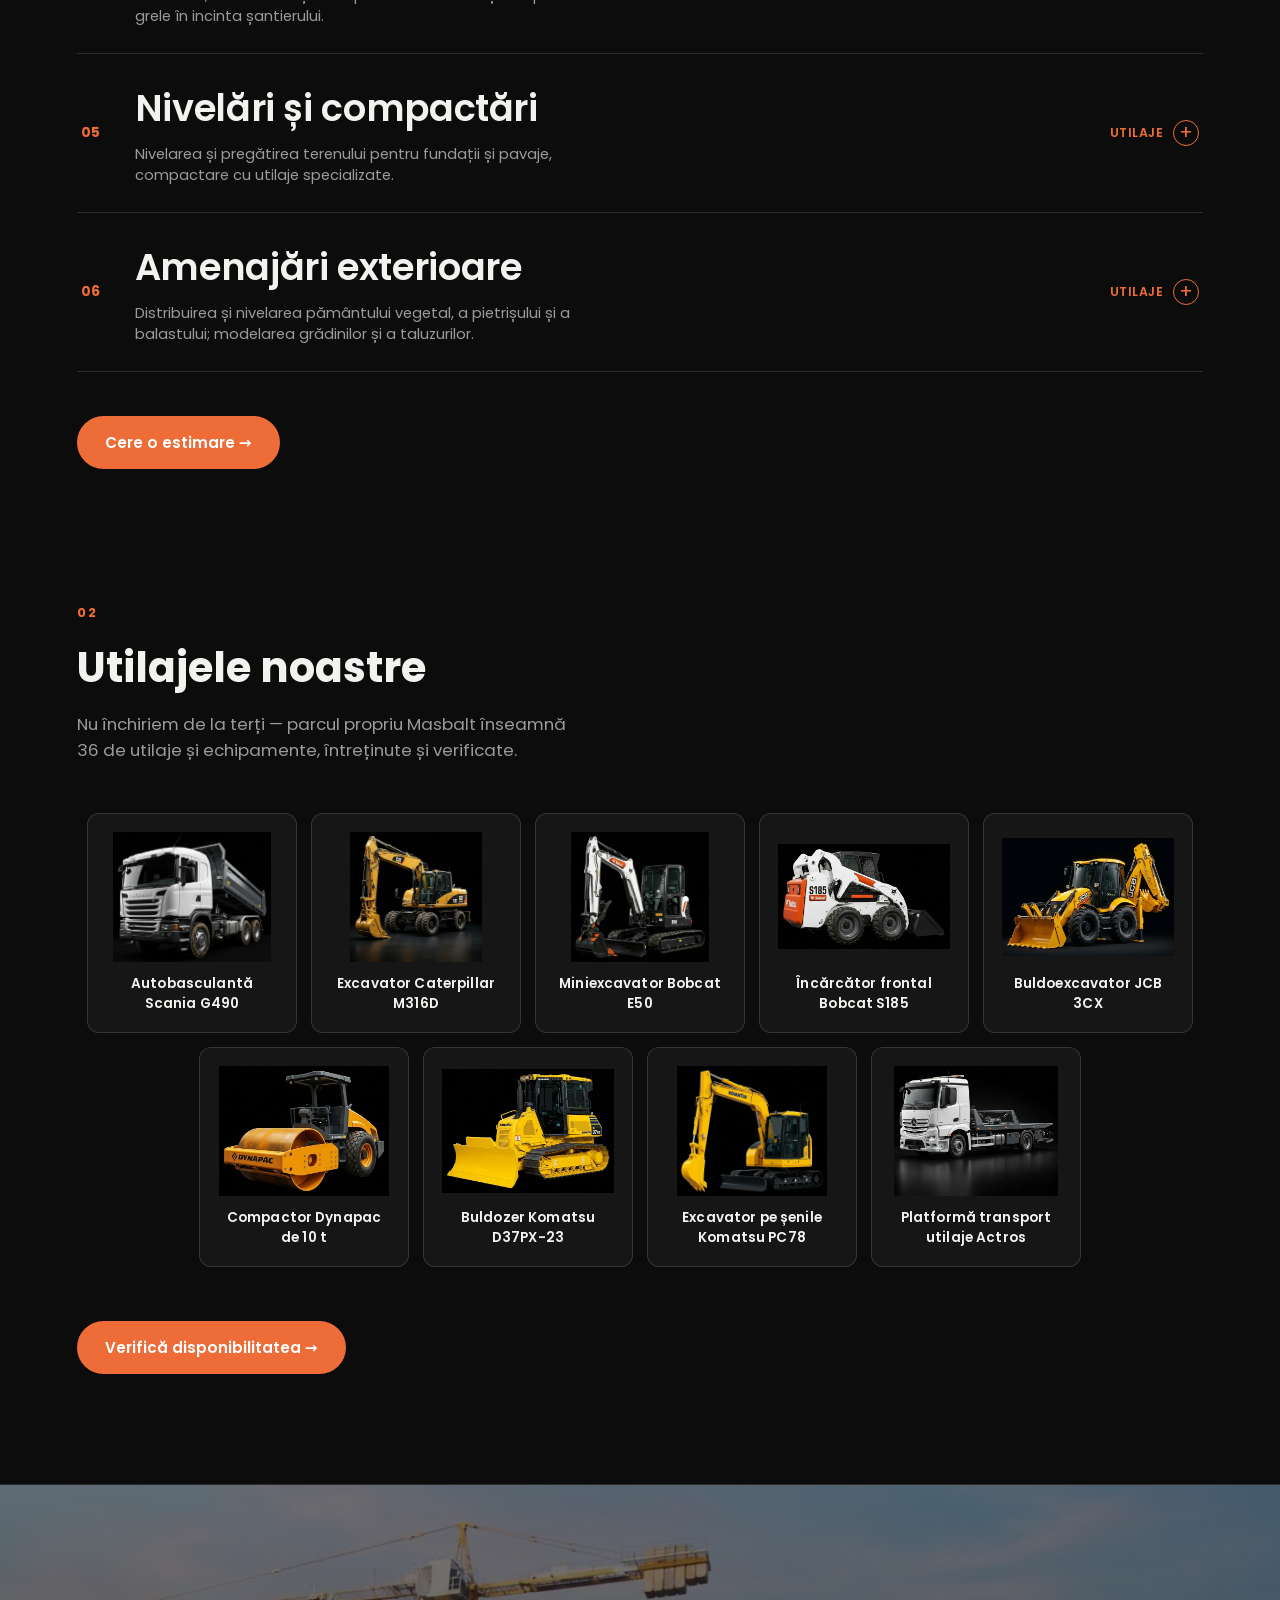
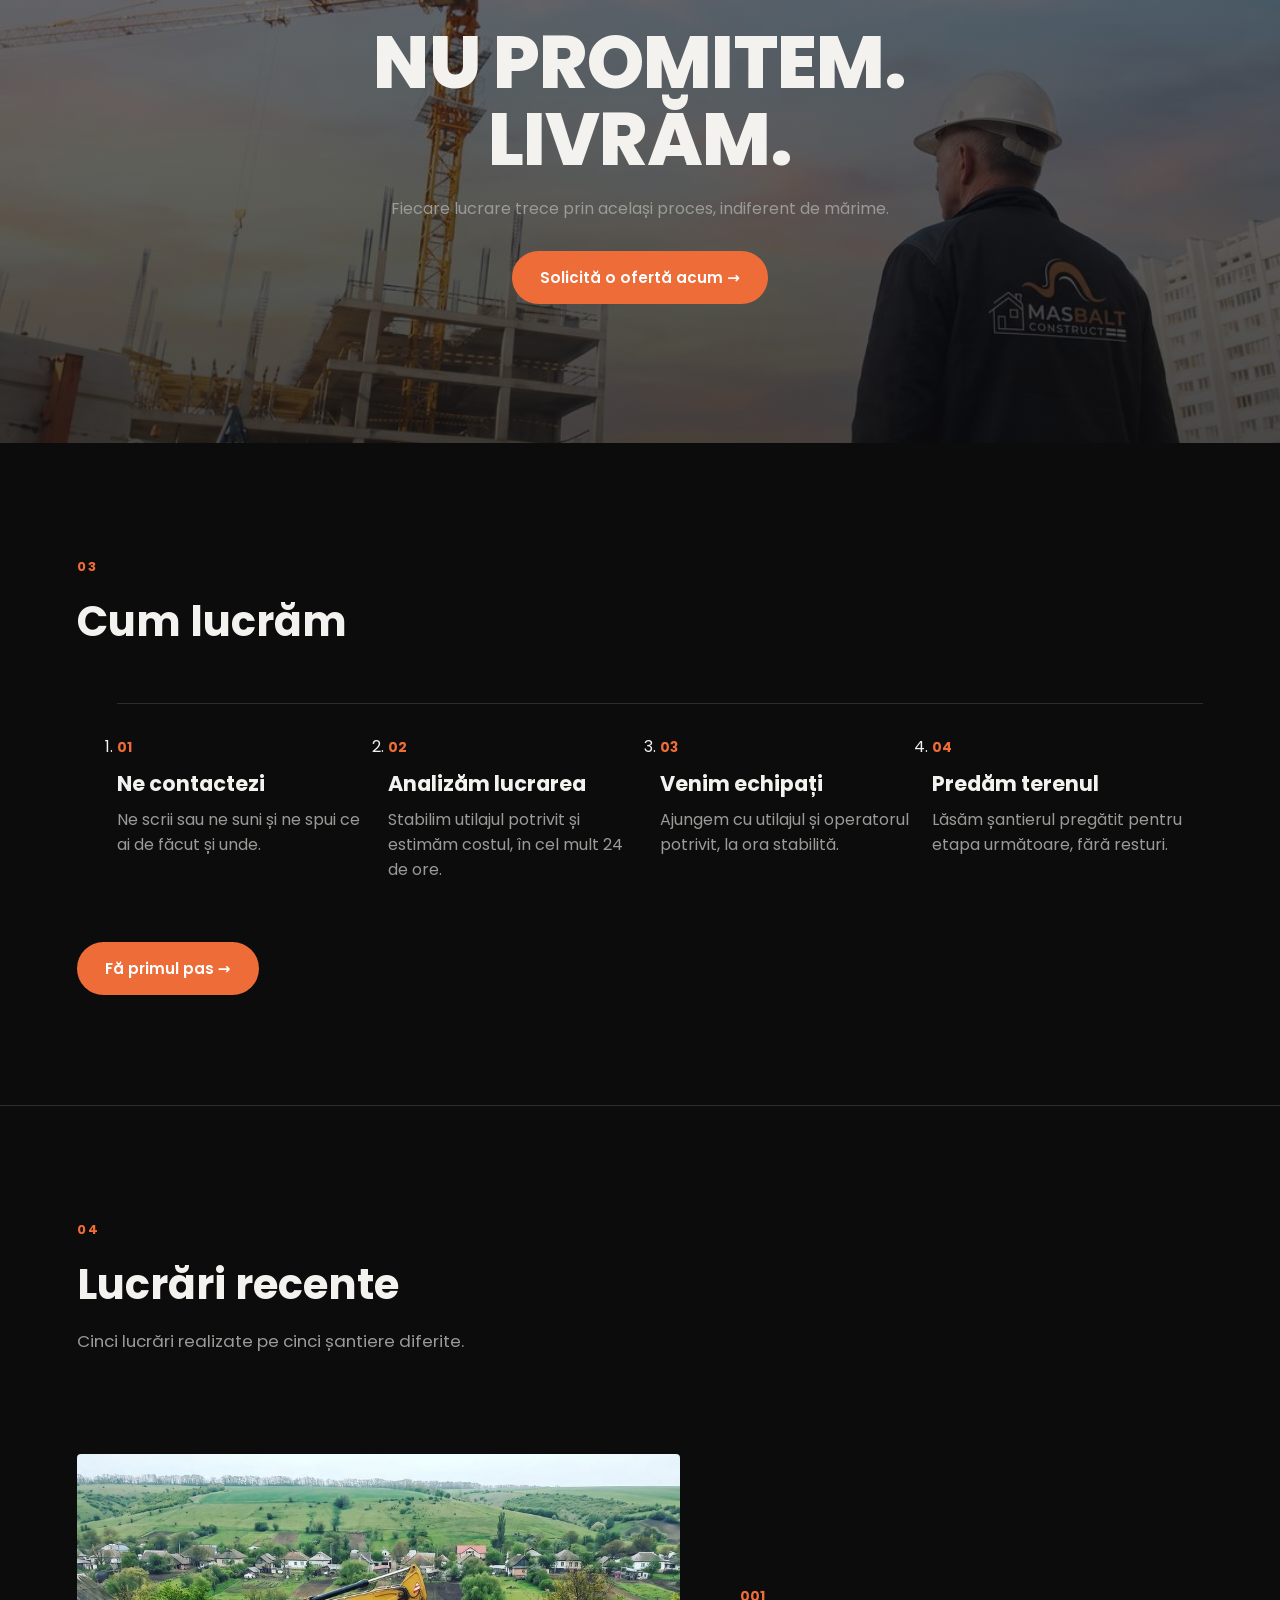
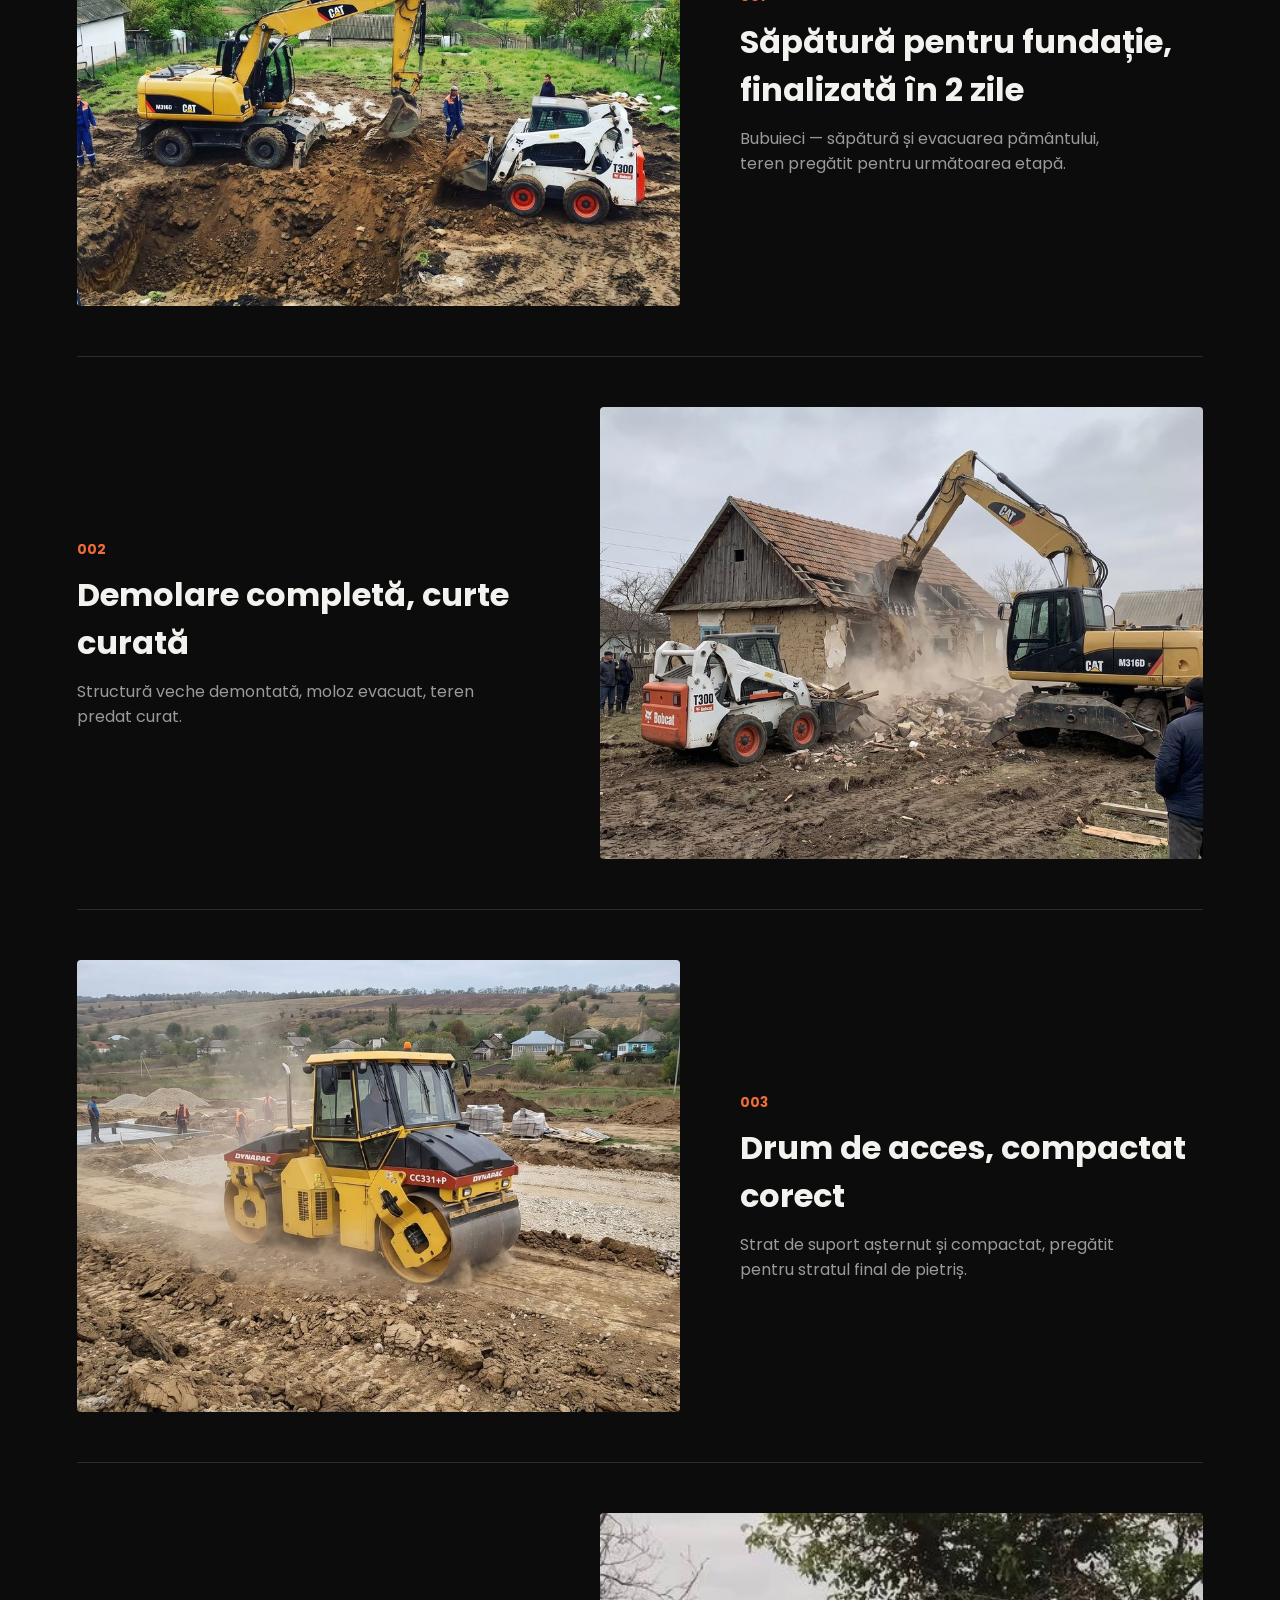
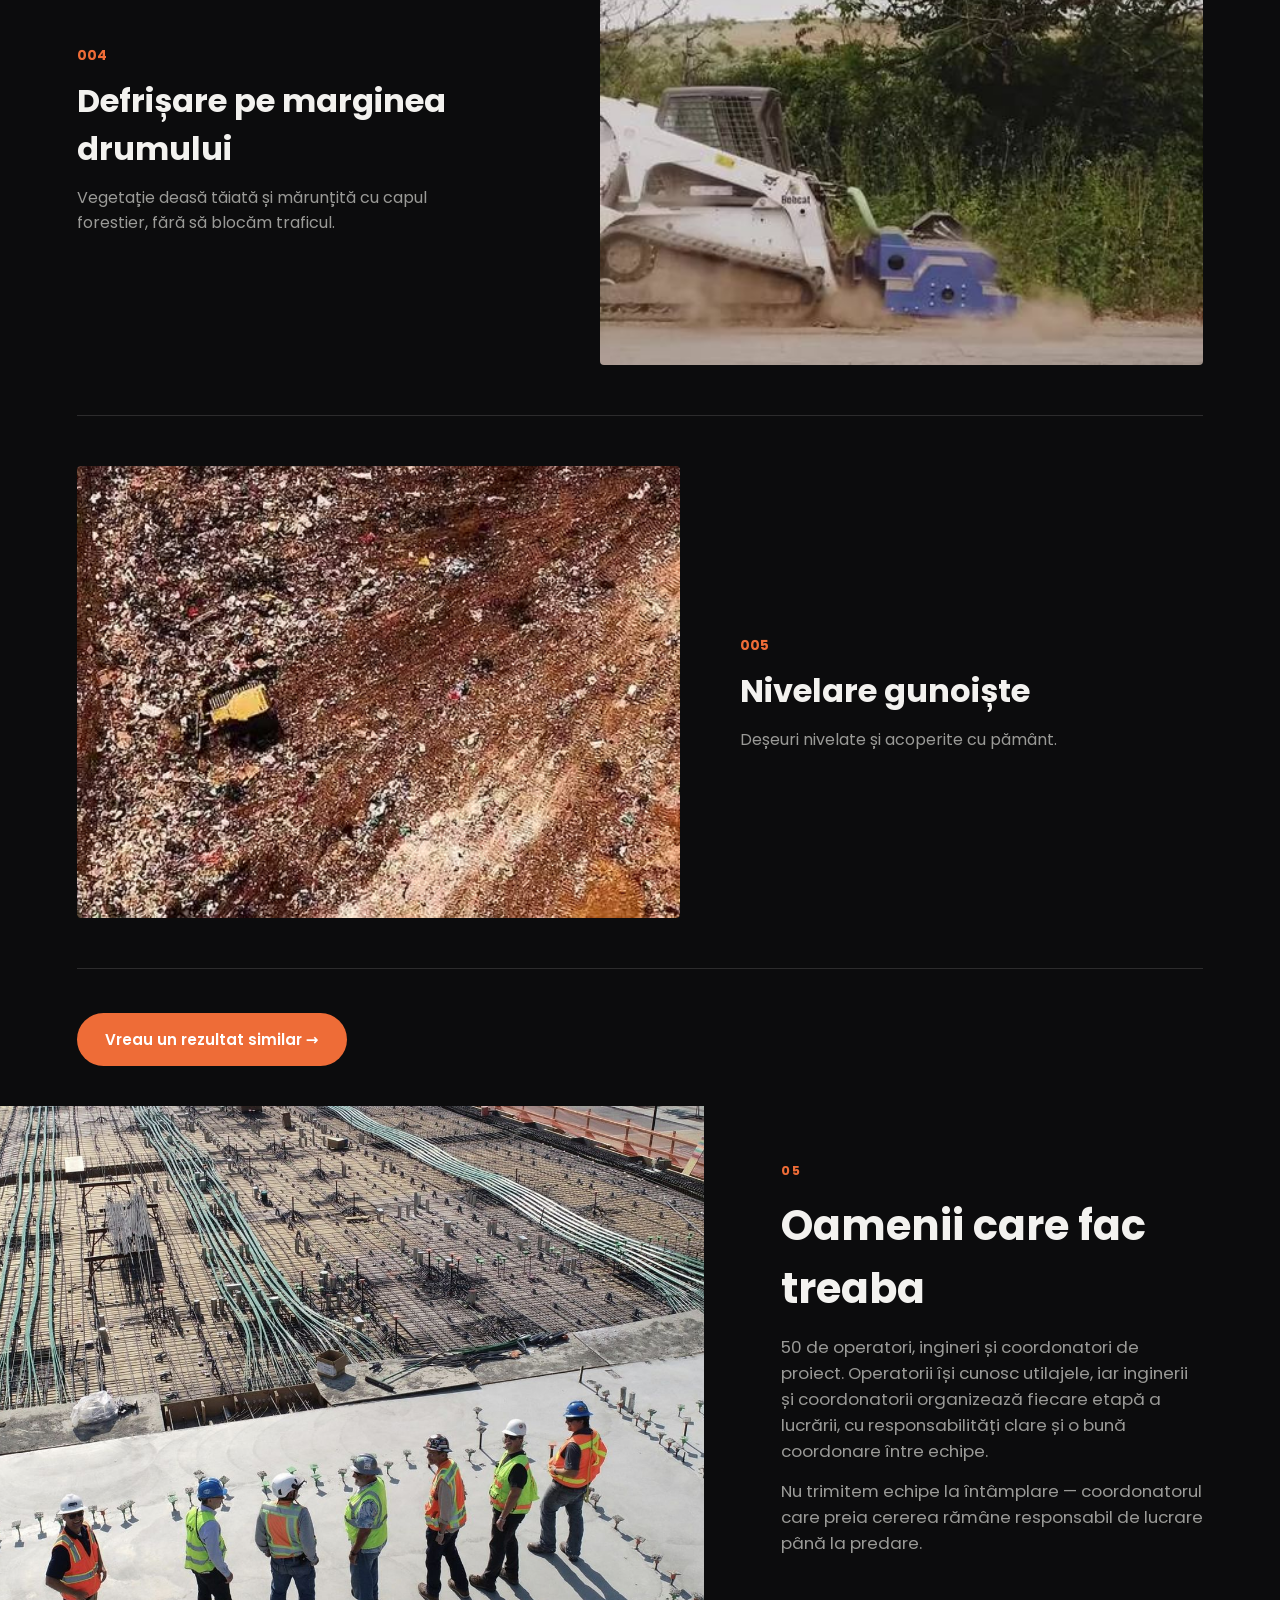
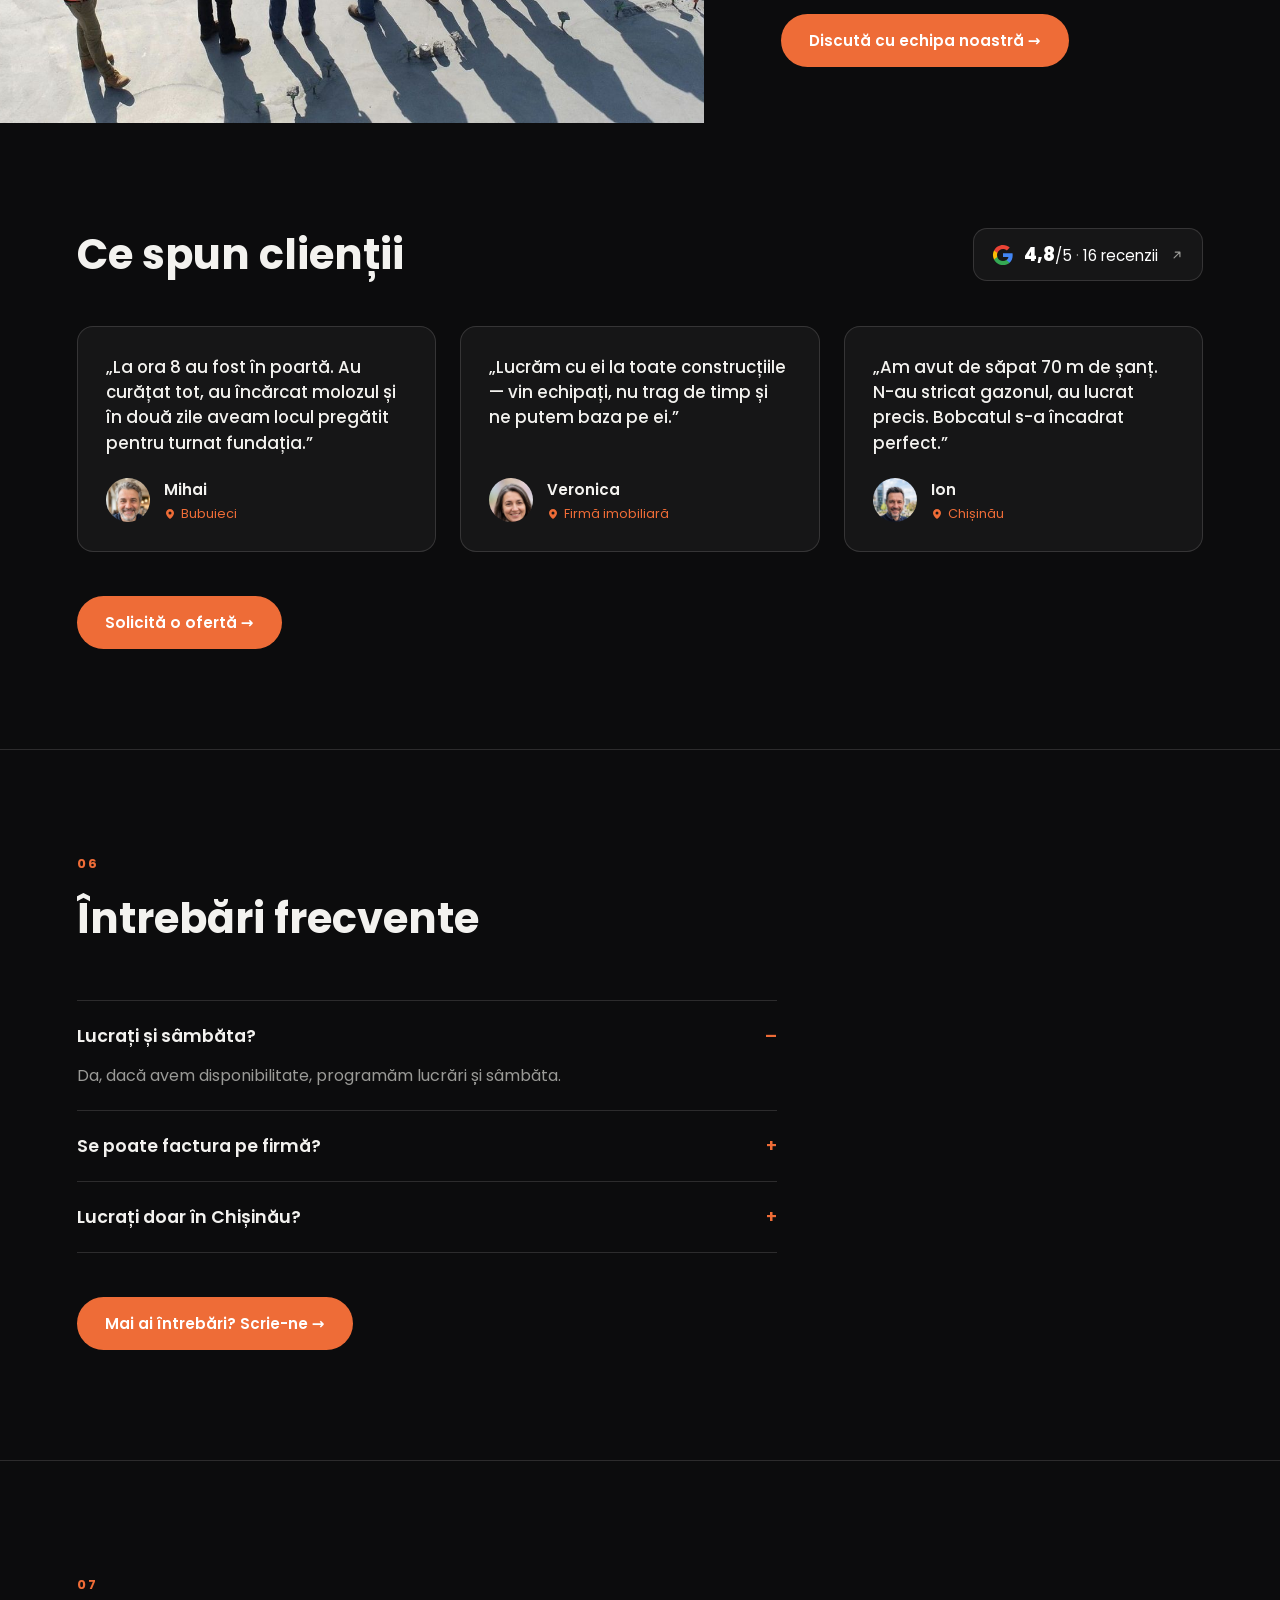
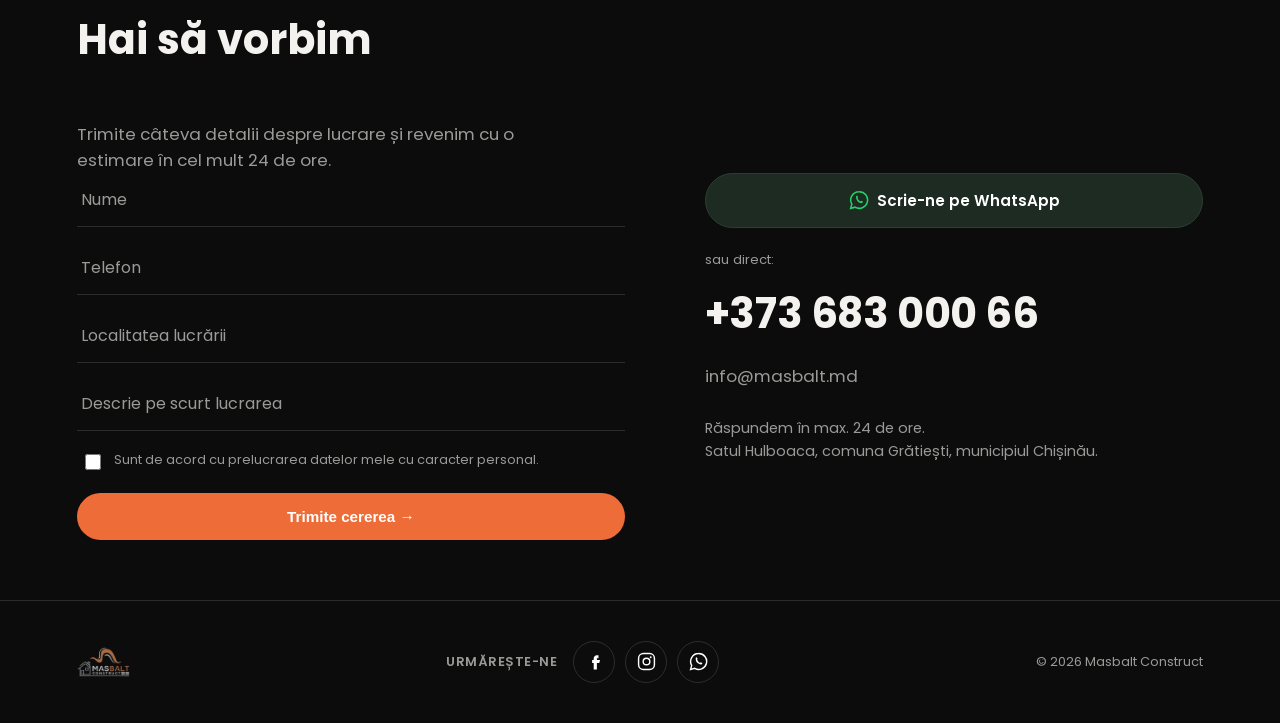
==== commit 29c15c2b: "Aplică corecturile din auditul de conținut pentru pagina v2 Actualizează formulări, denumiri de serv" ====
--- a/v2/index.html
+++ b/v2/index.html
@@ -40,7 +40,7 @@
       <span class="reveal">FĂRĂ&nbsp;BLOCAJE.</span>
     </h1>
     <div class="hero-bottom reveal">
-      <p class="hero-sub">Utilaje proprii. Echipe pregătite. Coordonăm întreg șantierul, de la primul metru cub săpat până la ultima lucrare de finisaj exterior.</p>
+      <p class="hero-sub">Utilaje proprii. Echipe pregătite. Coordonăm lucrările de pregătire a terenului, săpături, demolări și amenajări exterioare, cu utilaje și echipe proprii.</p>
       <a href="https://wa.me/37368300066?text=Bun%C4%83%20ziua%2C%20a%C8%99%20avea%20nevoie%20de%20o%20ofert%C4%83%20pentru%20o%20lucrare." target="_blank" rel="noopener" class="btn">Solicită o ofertă →</a>
     </div>
   </div>
@@ -63,7 +63,7 @@
       <span class="stat-label">oameni în echipă</span>
     </div>
     <div class="stat reveal">
-      <span class="stat-num" data-count="24" data-suffix="h">0</span>
+      <span class="stat-num" data-count="24" data-suffix=" h">0</span>
       <span class="stat-label">timp de răspuns</span>
     </div>
   </div>
@@ -87,7 +87,7 @@
   </div>
   <div class="about-copy reveal">
     <span class="tag">DESPRE NOI</span>
-    <p>De peste 15 ani lucrăm cu utilaje proprii pe șantiere din toată Republica Moldova — de la curți particulare, la fundații complexe și demolări complete. Venim cu echipament potrivit fiecărei lucrări și cu operatori care știu exact ce au de făcut, fără timpi morți și fără să depindem de închirieri de ultim moment.</p>
+    <p>De peste 15 ani lucrăm cu utilaje proprii pe șantiere din toată Republica Moldova — de la curți particulare la fundații complexe și demolări complete. Venim cu echipamentul potrivit fiecărei lucrări și cu operatori care știu exact ce au de făcut, fără timpi morți și fără să depindem de închirieri de ultim moment.</p>
     <a href="https://wa.me/37368300066?text=Bun%C4%83%20ziua%2C%20a%C8%99%20avea%20nevoie%20de%20o%20ofert%C4%83%20pentru%20o%20lucrare." target="_blank" rel="noopener" class="btn section-cta reveal">Solicită o ofertă →</a>
   </div>
 </section>
@@ -104,8 +104,8 @@
       <div class="svc-row-top">
         <span class="svc-index">01</span>
         <span class="svc-body">
-          <span class="svc-name">Curățare &amp; pregătire teren</span>
-          <span class="svc-desc">Defrișare vegetație, evacuare moloz și nivelare, pentru un teren gata de lucru.</span>
+          <span class="svc-name">Curățarea și pregătirea terenului</span>
+          <span class="svc-desc">Îndepărtarea vegetației, evacuarea molozului și nivelarea terenului, pentru un teren gata de lucru.</span>
         </span>
         <span class="svc-toggle" aria-hidden="true"><span class="svc-toggle-label">Utilaje</span><span class="svc-toggle-icon">+</span></span>
       </div>
@@ -115,8 +115,8 @@
       <div class="svc-row-top">
         <span class="svc-index">02</span>
         <span class="svc-body">
-          <span class="svc-name">Săpături &amp; infrastructură</span>
-          <span class="svc-desc">Fundații, șanțuri pentru rețele, cotloane și beciuri, cu umplere și compactare.</span>
+          <span class="svc-name">Săpături și infrastructură</span>
+          <span class="svc-desc">Săpături pentru fundații, subsoluri, beciuri și rețele edilitare, cu umplere și compactare.</span>
         </span>
         <span class="svc-toggle" aria-hidden="true"><span class="svc-toggle-label">Utilaje</span><span class="svc-toggle-icon">+</span></span>
       </div>
@@ -126,7 +126,7 @@
       <div class="svc-row-top">
         <span class="svc-index">03</span>
         <span class="svc-body">
-          <span class="svc-name">Demolări &amp; evacuări</span>
+          <span class="svc-name">Demolări și evacuări</span>
           <span class="svc-desc">Anexe, ziduri și structuri vechi, cu moloz încărcat în containere proprii.</span>
         </span>
         <span class="svc-toggle" aria-hidden="true"><span class="svc-toggle-label">Utilaje</span><span class="svc-toggle-icon">+</span></span>
@@ -137,8 +137,8 @@
       <div class="svc-row-top">
         <span class="svc-index">04</span>
         <span class="svc-body">
-          <span class="svc-name">Logistică &amp; manipulare</span>
-          <span class="svc-desc">Încărcare, descărcare și transport intern de materiale și echipamente grele.</span>
+          <span class="svc-name">Logistică și manipulare</span>
+          <span class="svc-desc">Încărcare, descărcare și transport de materiale și echipamente grele în incinta șantierului.</span>
         </span>
         <span class="svc-toggle" aria-hidden="true"><span class="svc-toggle-label">Utilaje</span><span class="svc-toggle-icon">+</span></span>
       </div>
@@ -148,8 +148,8 @@
       <div class="svc-row-top">
         <span class="svc-index">05</span>
         <span class="svc-body">
-          <span class="svc-name">Nivelări &amp; compactări</span>
-          <span class="svc-desc">Modelare teren pentru fundații și pavaj, compactare cu utilaje specializate.</span>
+          <span class="svc-name">Nivelări și compactări</span>
+          <span class="svc-desc">Nivelarea și pregătirea terenului pentru fundații și pavaje, compactare cu utilaje specializate.</span>
         </span>
         <span class="svc-toggle" aria-hidden="true"><span class="svc-toggle-label">Utilaje</span><span class="svc-toggle-icon">+</span></span>
       </div>
@@ -160,7 +160,7 @@
         <span class="svc-index">06</span>
         <span class="svc-body">
           <span class="svc-name">Amenajări exterioare</span>
-          <span class="svc-desc">Pământ vegetal, pietriș și balast, modelare grădini și taluzuri.</span>
+          <span class="svc-desc">Distribuirea și nivelarea pământului vegetal, a pietrișului și a balastului; modelarea grădinilor și a taluzurilor.</span>
         </span>
         <span class="svc-toggle" aria-hidden="true"><span class="svc-toggle-label">Utilaje</span><span class="svc-toggle-icon">+</span></span>
       </div>
@@ -187,8 +187,8 @@
       <span>Excavator Caterpillar M316D</span>
     </div>
     <div class="fleet-item reveal">
-      <img src="images/eq-e50.webp" alt="Mini-excavator Bobcat E50" loading="lazy">
-      <span>Mini-excavator Bobcat E50</span>
+      <img src="images/eq-e50.webp" alt="Miniexcavator Bobcat E50" loading="lazy">
+      <span>Miniexcavator Bobcat E50</span>
     </div>
     <div class="fleet-item reveal">
       <img src="images/eq-s185.webp" alt="Încărcător frontal Bobcat S185" loading="lazy">
@@ -199,8 +199,8 @@
       <span>Buldoexcavator JCB 3CX</span>
     </div>
     <div class="fleet-item reveal">
-      <img src="images/eq-dynapac.webp" alt="Compactor Dynapac 10T" loading="lazy">
-      <span>Compactor Dynapac 10T</span>
+      <img src="images/eq-dynapac.webp" alt="Compactor Dynapac de 10 t" loading="lazy">
+      <span>Compactor Dynapac de 10 t</span>
     </div>
     <div class="fleet-item reveal">
       <img src="images/eq-komatsu-d37.webp" alt="Buldozer Komatsu D37PX-23" loading="lazy">
@@ -211,11 +211,11 @@
       <span>Excavator pe șenile Komatsu PC78</span>
     </div>
     <div class="fleet-item reveal">
-      <img src="images/eq-actros.webp" alt="Evacuator Mercedes-Benz Actros" loading="lazy">
-      <span>Evacuator Mercedes-Benz Actros</span>
-    </div>
-  </div>
-  <a href="https://wa.me/37368300066?text=Bun%C4%83%20ziua%2C%20a%C8%99%20avea%20nevoie%20de%20o%20ofert%C4%83%20pentru%20o%20lucrare." target="_blank" rel="noopener" class="btn section-cta reveal">Rezervă un utilaj →</a>
+      <img src="images/eq-actros.webp" alt="Platformă transport utilaje Actros" loading="lazy">
+      <span>Platformă transport utilaje Actros</span>
+    </div>
+  </div>
+  <a href="https://wa.me/37368300066?text=Bun%C4%83%20ziua%2C%20a%C8%99%20vrea%20s%C4%83%20verific%20disponibilitatea%20unui%20utilaj." target="_blank" rel="noopener" class="btn section-cta reveal">Verifică disponibilitatea →</a>
 </section>
 
 <!-- STATEMENT BREAK -->
@@ -245,7 +245,7 @@
     <li class="step reveal">
       <span class="step-num">02</span>
       <h3>Analizăm lucrarea</h3>
-      <p>Stabilim utilajul potrivit și estimăm costul, în cel mult 24h.</p>
+      <p>Stabilim utilajul potrivit și estimăm costul, în cel mult 24 de ore.</p>
     </li>
     <li class="step reveal">
       <span class="step-num">03</span>
@@ -254,11 +254,11 @@
     </li>
     <li class="step reveal">
       <span class="step-num">04</span>
-      <h3>Predăm curat</h3>
+      <h3>Predăm terenul</h3>
       <p>Lăsăm șantierul pregătit pentru etapa următoare, fără resturi.</p>
     </li>
   </ol>
-  <a href="https://wa.me/37368300066?text=Bun%C4%83%20ziua%2C%20a%C8%99%20avea%20nevoie%20de%20o%20ofert%C4%83%20pentru%20o%20lucrare." target="_blank" rel="noopener" class="btn section-cta reveal">Începe primul pas →</a>
+  <a href="https://wa.me/37368300066?text=Bun%C4%83%20ziua%2C%20a%C8%99%20avea%20nevoie%20de%20o%20ofert%C4%83%20pentru%20o%20lucrare." target="_blank" rel="noopener" class="btn section-cta reveal">Fă primul pas →</a>
 </section>
 
 <!-- PROJECTS -->
@@ -266,7 +266,7 @@
   <div class="work-head reveal">
     <span class="tag">04</span>
     <h2>Lucrări recente</h2>
-    <p class="work-sub">Cinci situații reale, din cinci șantiere diferite.</p>
+    <p class="work-sub">Cinci lucrări realizate pe cinci șantiere diferite.</p>
   </div>
 
   <article class="project">
@@ -275,8 +275,8 @@
     </div>
     <div class="project-info reveal">
       <span class="project-num">001</span>
-      <h3>Fundație, gata în 2 zile</h3>
-      <p>Bubuieci — săpătură, evacuare moloz, teren pregătit pentru turnare.</p>
+      <h3>Săpătură pentru fundație, finalizată în 2 zile</h3>
+      <p>Bubuieci — săpătură și evacuarea pământului, teren pregătit pentru următoarea etapă.</p>
     </div>
   </article>
 
@@ -298,7 +298,7 @@
     <div class="project-info reveal">
       <span class="project-num">003</span>
       <h3>Drum de acces, compactat corect</h3>
-      <p>Strat suport întins și compactat, gata pentru pietriș final.</p>
+      <p>Strat de suport așternut și compactat, pregătit pentru stratul final de pietriș.</p>
     </div>
   </article>
 
@@ -319,8 +319,8 @@
     </div>
     <div class="project-info reveal">
       <span class="project-num">005</span>
-      <h3>Curățare gunoiște</h3>
-      <p>Deșeuri nivelate și acoperite cu pământ, suprafață igienizată complet.</p>
+      <h3>Nivelare gunoiște</h3>
+      <p>Deșeuri nivelate și acoperite cu pământ.</p>
     </div>
   </article>
   <a href="https://wa.me/37368300066?text=Bun%C4%83%20ziua%2C%20a%C8%99%20avea%20nevoie%20de%20o%20ofert%C4%83%20pentru%20o%20lucrare." target="_blank" rel="noopener" class="btn section-cta reveal">Vreau un rezultat similar →</a>
@@ -334,7 +334,7 @@
   <div class="team-text reveal">
     <span class="tag">05</span>
     <h2>Oamenii care fac treaba</h2>
-    <p>50 de operatori, ingineri și coordonatori de proiect. Fiecare știe utilajul pe care îl conduce și etapa la care lucrează, ca lucrarea să înainteze fără opriri și fără explicații suplimentare.</p>
+    <p>50 de operatori, ingineri și coordonatori de proiect. Operatorii își cunosc utilajele, iar inginerii și coordonatorii organizează fiecare etapă a lucrării, cu responsabilități clare și o bună coordonare între echipe.</p>
     <p>Nu trimitem echipe la întâmplare — coordonatorul care preia cererea rămâne responsabil de lucrare până la predare.</p>
     <a href="https://wa.me/37368300066?text=Bun%C4%83%20ziua%2C%20a%C8%99%20avea%20nevoie%20de%20o%20ofert%C4%83%20pentru%20o%20lucrare." target="_blank" rel="noopener" class="btn section-cta reveal">Discută cu echipa noastră →</a>
   </div>
@@ -367,7 +367,7 @@
       </footer>
     </blockquote>
     <blockquote class="t-card reveal">
-      <p>„Lucrăm cu ei la toate construcțiile — vin echipați, nu trag de timp, și ne putem baza pe ei.”</p>
+      <p>„Lucrăm cu ei la toate construcțiile — vin echipați, nu trag de timp și ne putem baza pe ei.”</p>
       <footer>
         <img src="../images/avatar-veronica.jpg" alt="" class="t-avatar">
         <div class="t-who">
@@ -398,7 +398,7 @@
   </div>
   <div class="faq-list">
     <details class="faq-item reveal" open>
-      <summary>Lucrați și în weekend?</summary>
+      <summary>Lucrați și sâmbăta?</summary>
       <p>Da, dacă avem disponibilitate, programăm lucrări și sâmbăta.</p>
     </details>
     <details class="faq-item reveal">
@@ -418,19 +418,20 @@
   <div class="contact-head reveal">
     <span class="tag">07</span>
     <h2>Hai să vorbim</h2>
-    <p class="work-sub">Trimite câteva detalii despre lucrare și revenim cu o estimare în cel mult 24h.</p>
+    <p class="work-sub">Trimite câteva detalii despre lucrare și revenim cu o estimare în cel mult 24 de ore.</p>
   </div>
   <div class="contact-grid">
     <form class="contact-form reveal" id="offerForm">
       <input type="text" name="nume" placeholder="Nume" required>
       <input type="tel" name="telefon" placeholder="Telefon" required>
-      <input type="text" name="serviciu" placeholder="De ce serviciu ai nevoie?">
+      <input type="text" name="localitate" placeholder="Localitatea lucrării">
+      <input type="text" name="serviciu" placeholder="Descrie pe scurt lucrarea">
       <label class="consent">
         <input type="checkbox" name="consimtamant" required>
         <span>Sunt de acord cu prelucrarea datelor mele cu caracter personal.</span>
       </label>
       <button type="submit" class="btn btn-block">Trimite cererea →</button>
-      <p class="form-ok" id="formOk">Mulțumim! Revenim în cel mult 24h.</p>
+      <p class="form-ok" id="formOk">Mulțumim! Revenim în cel mult 24 de ore.</p>
     </form>
     <div class="contact-direct reveal">
       <a href="https://wa.me/37368300066?text=Bun%C4%83%20ziua%2C%20a%C8%99%20avea%20nevoie%20de%20o%20ofert%C4%83%20pentru%20o%20lucrare." target="_blank" rel="noopener" class="btn btn-whatsapp btn-block">
@@ -440,7 +441,7 @@
       <p class="contact-or">sau direct:</p>
       <a href="tel:+37368300066" class="contact-phone">+373 683 000 66</a>
       <a href="mailto:info@masbalt.md" class="contact-mail">info@masbalt.md</a>
-      <p class="contact-note">Răspundem în max. 24h.<br>Chișinău, com. Hulboaca.</p>
+      <p class="contact-note">Răspundem în max. 24 de ore.<br>Satul Hulboaca, comuna Grătiești, municipiul Chișinău.</p>
     </div>
   </div>
 </section>
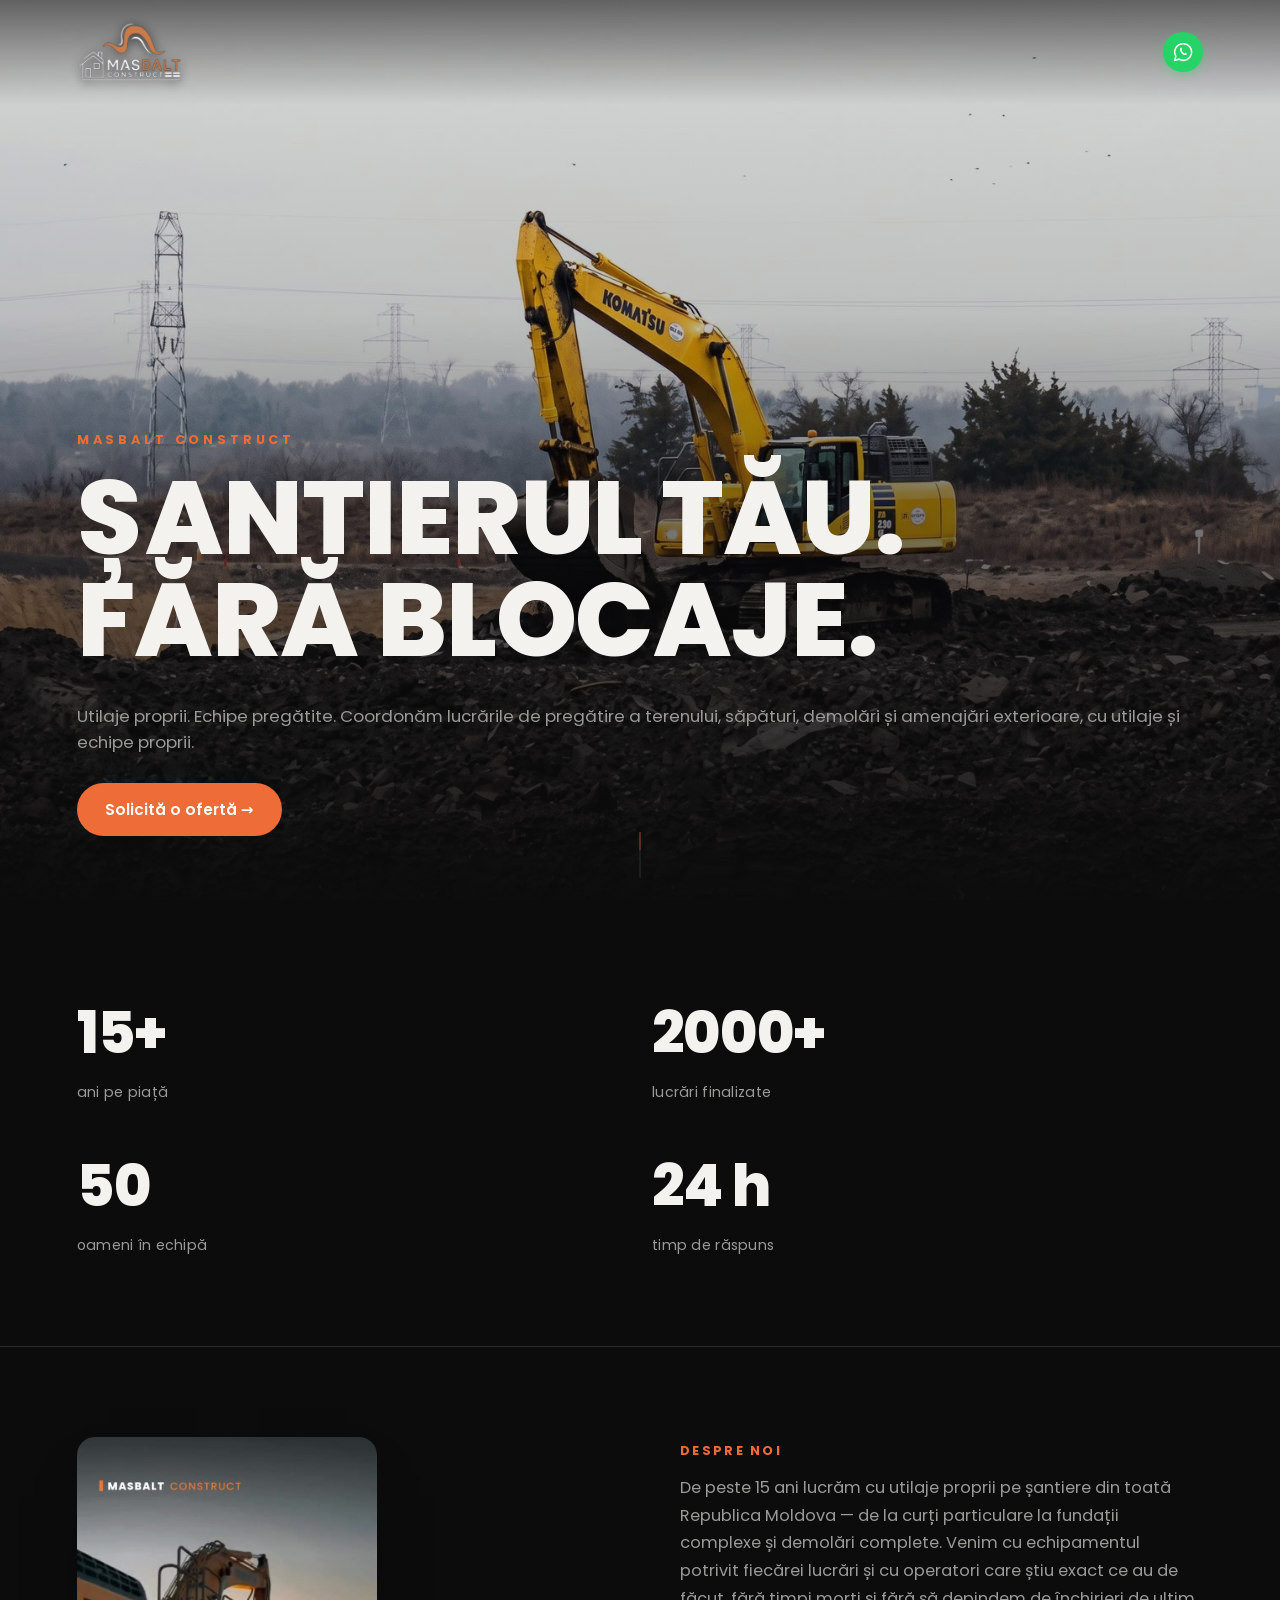
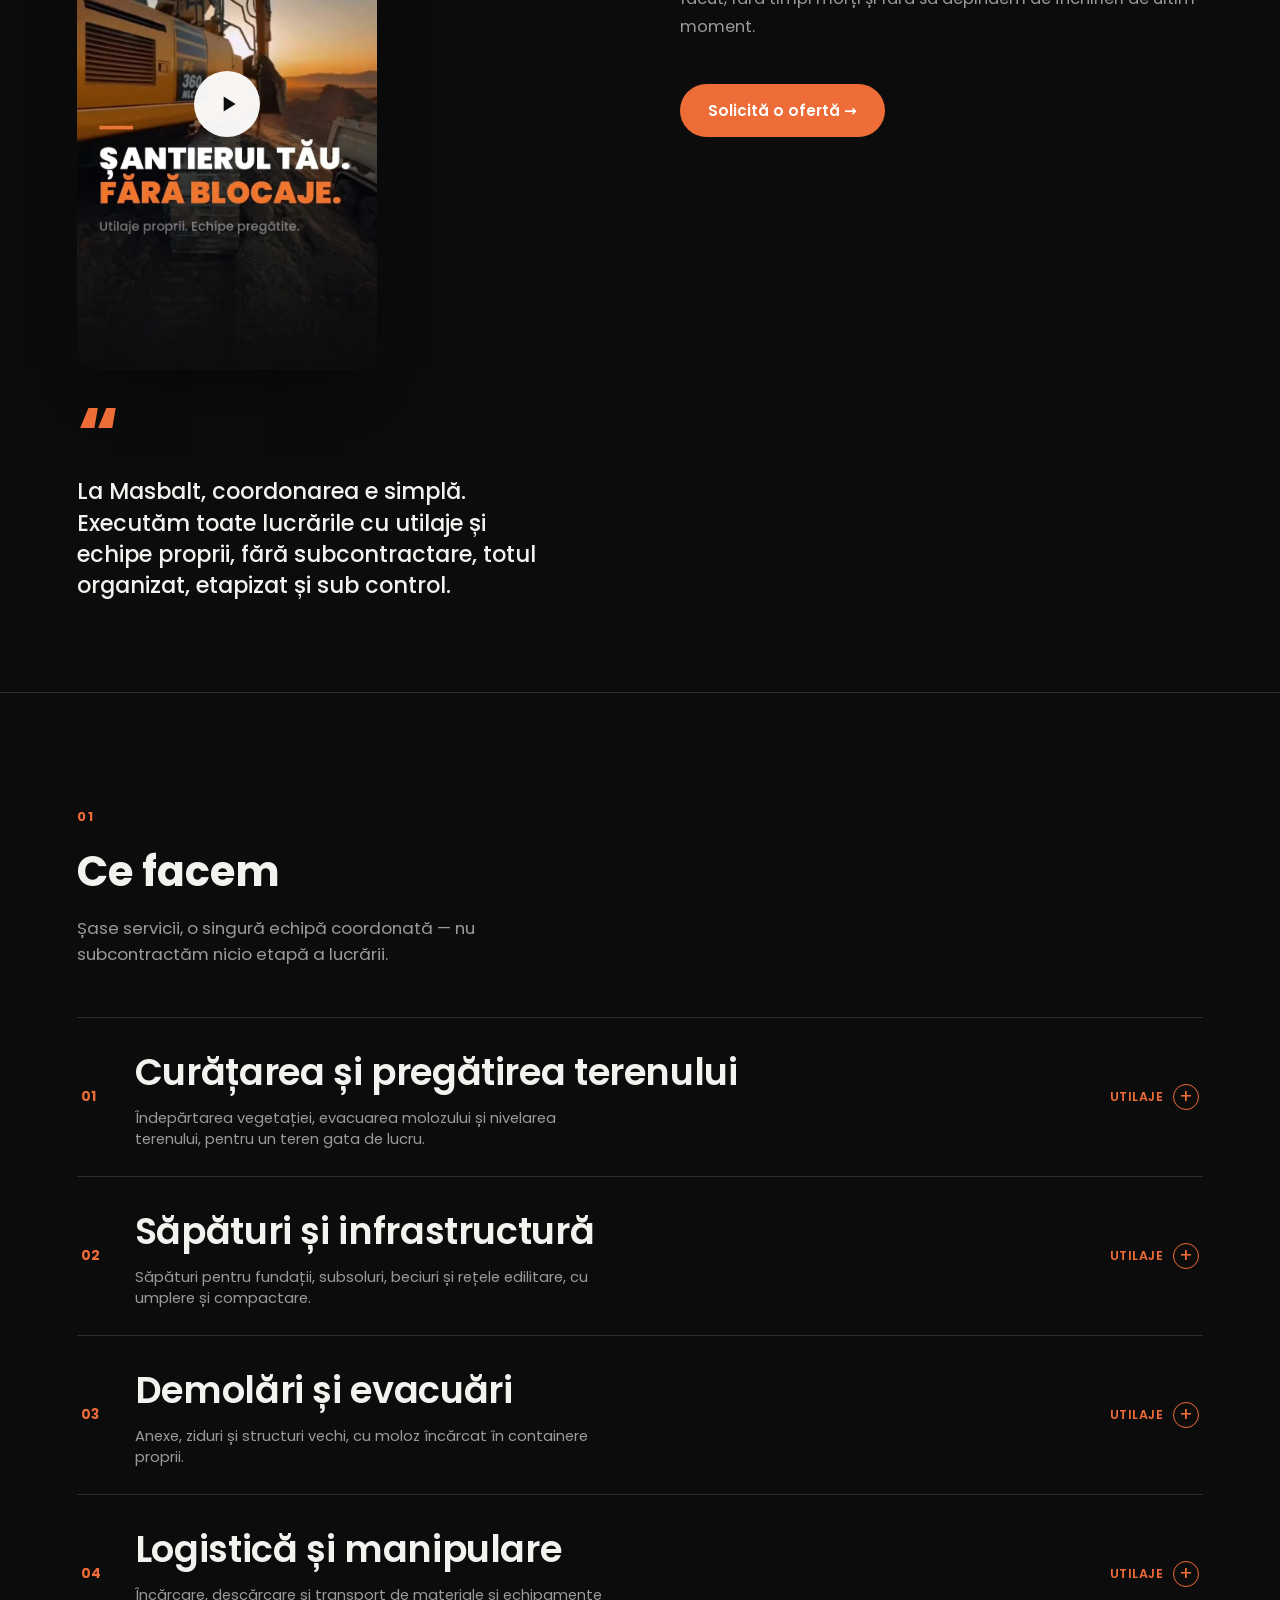
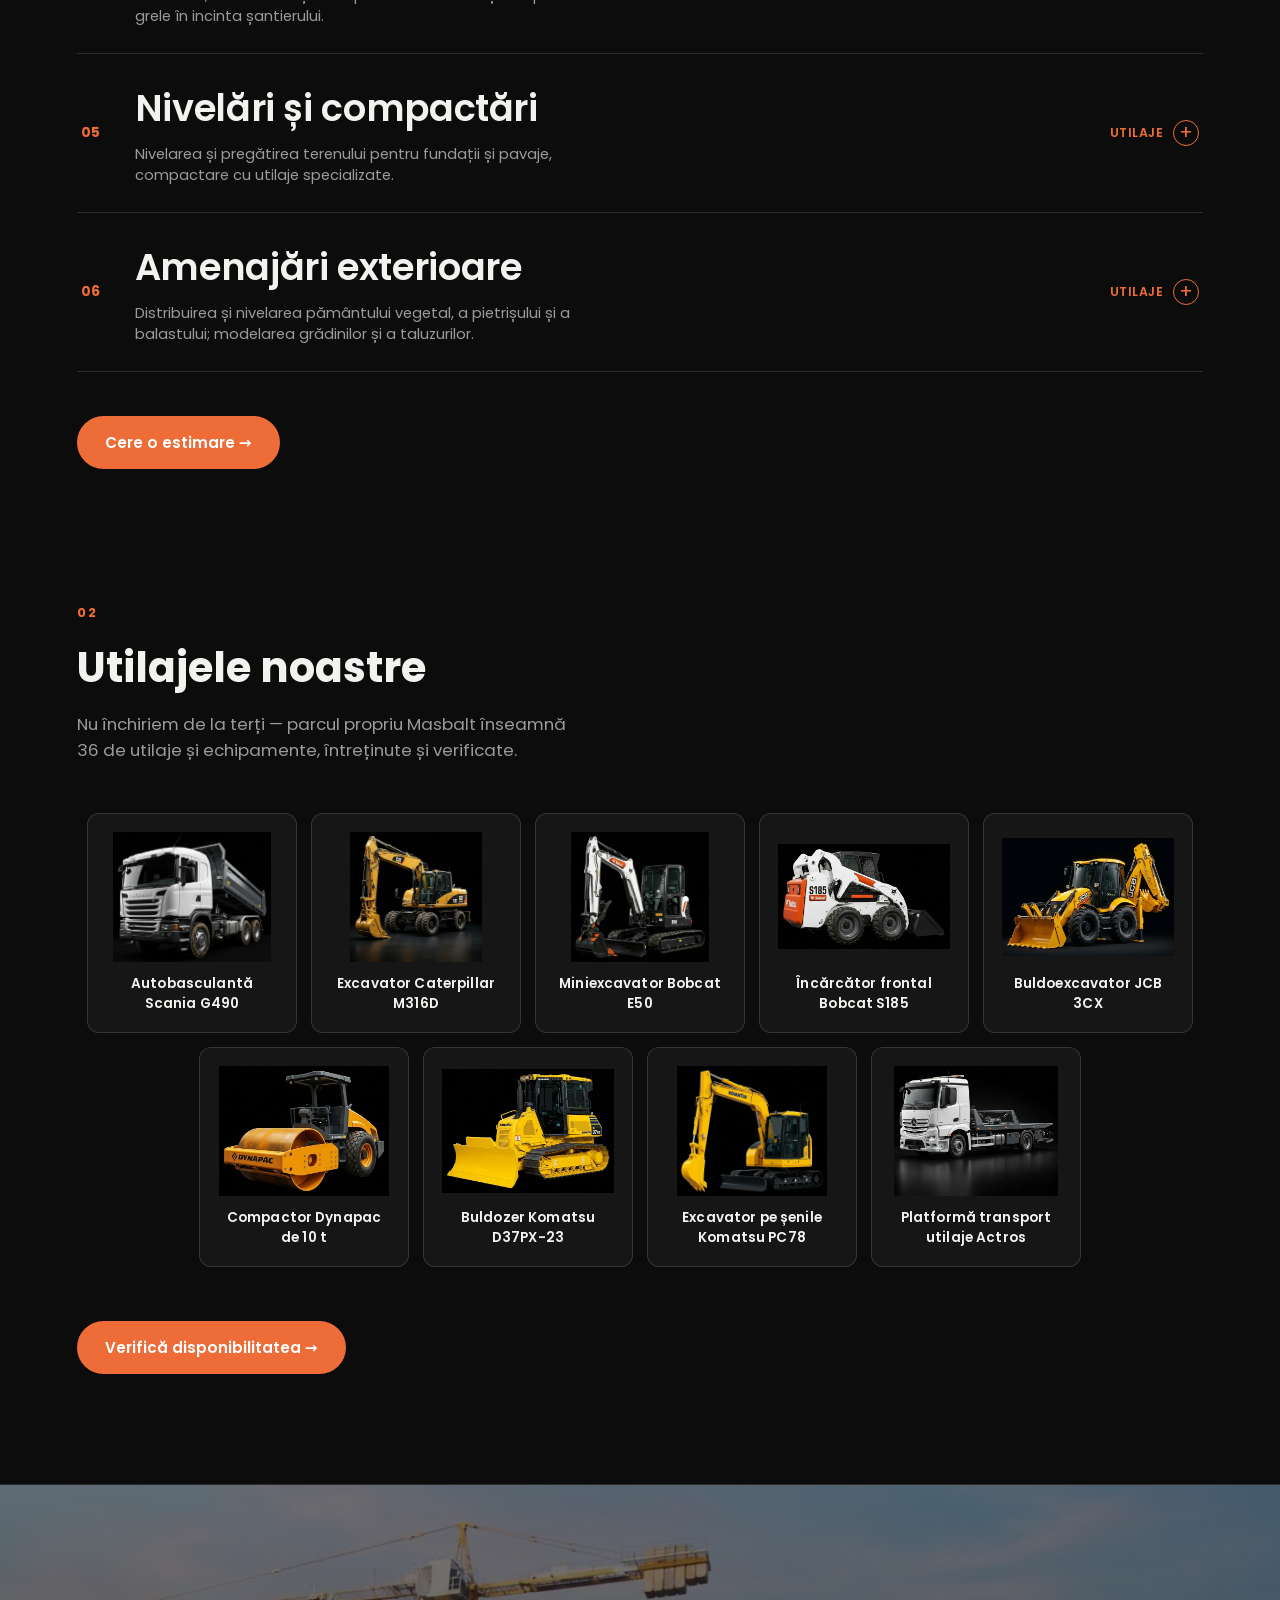
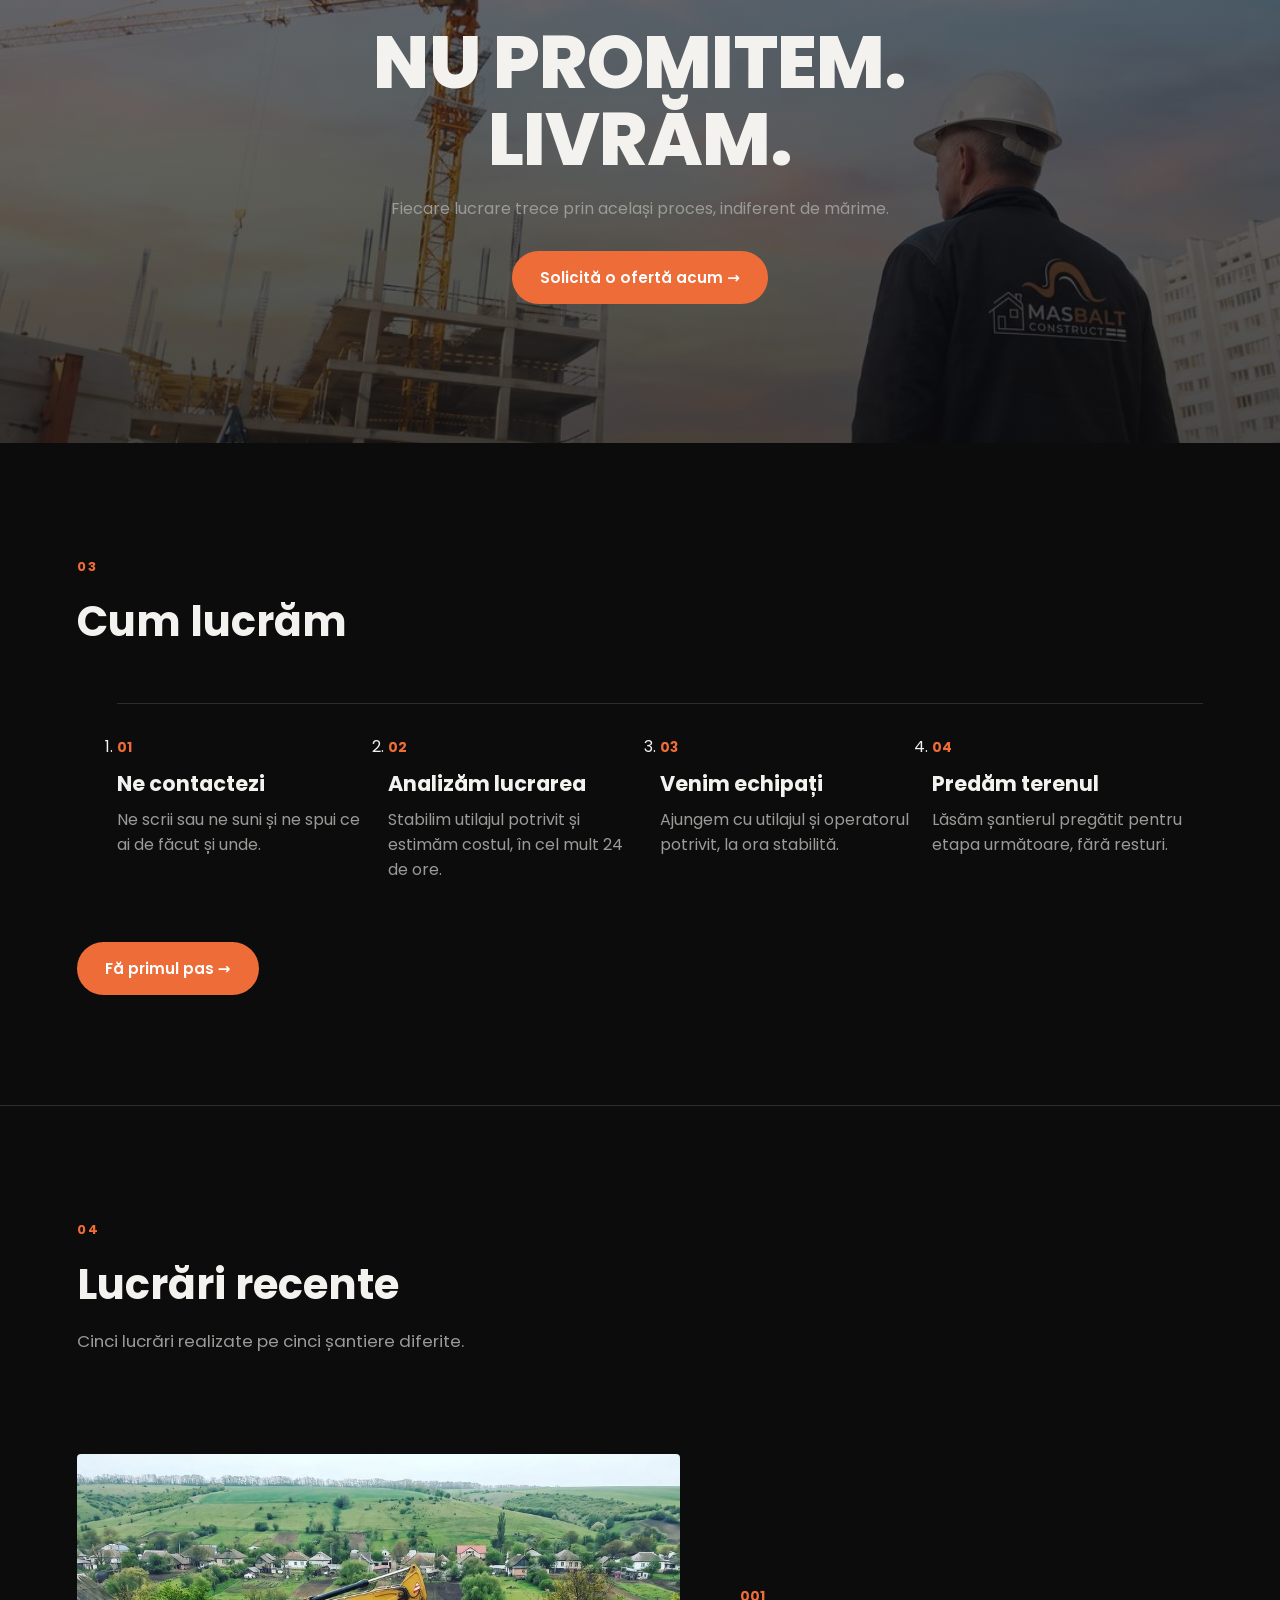
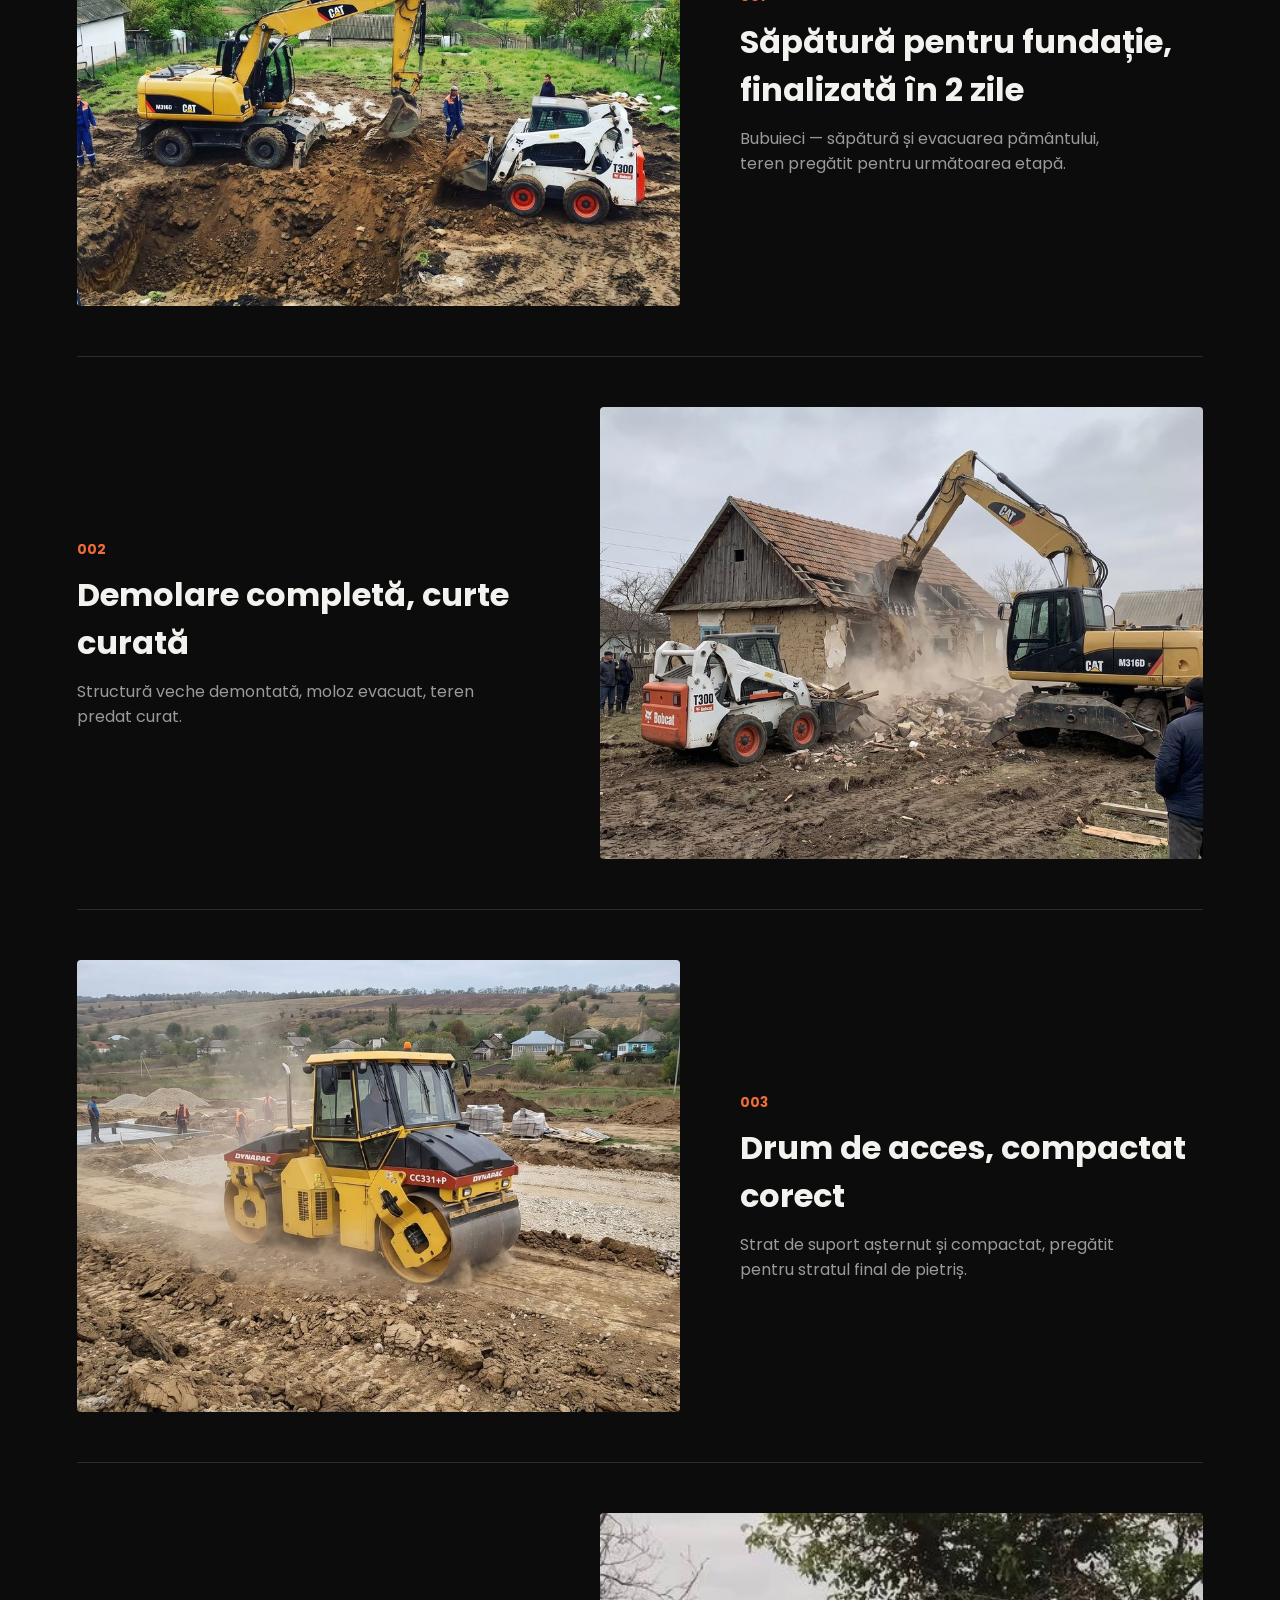
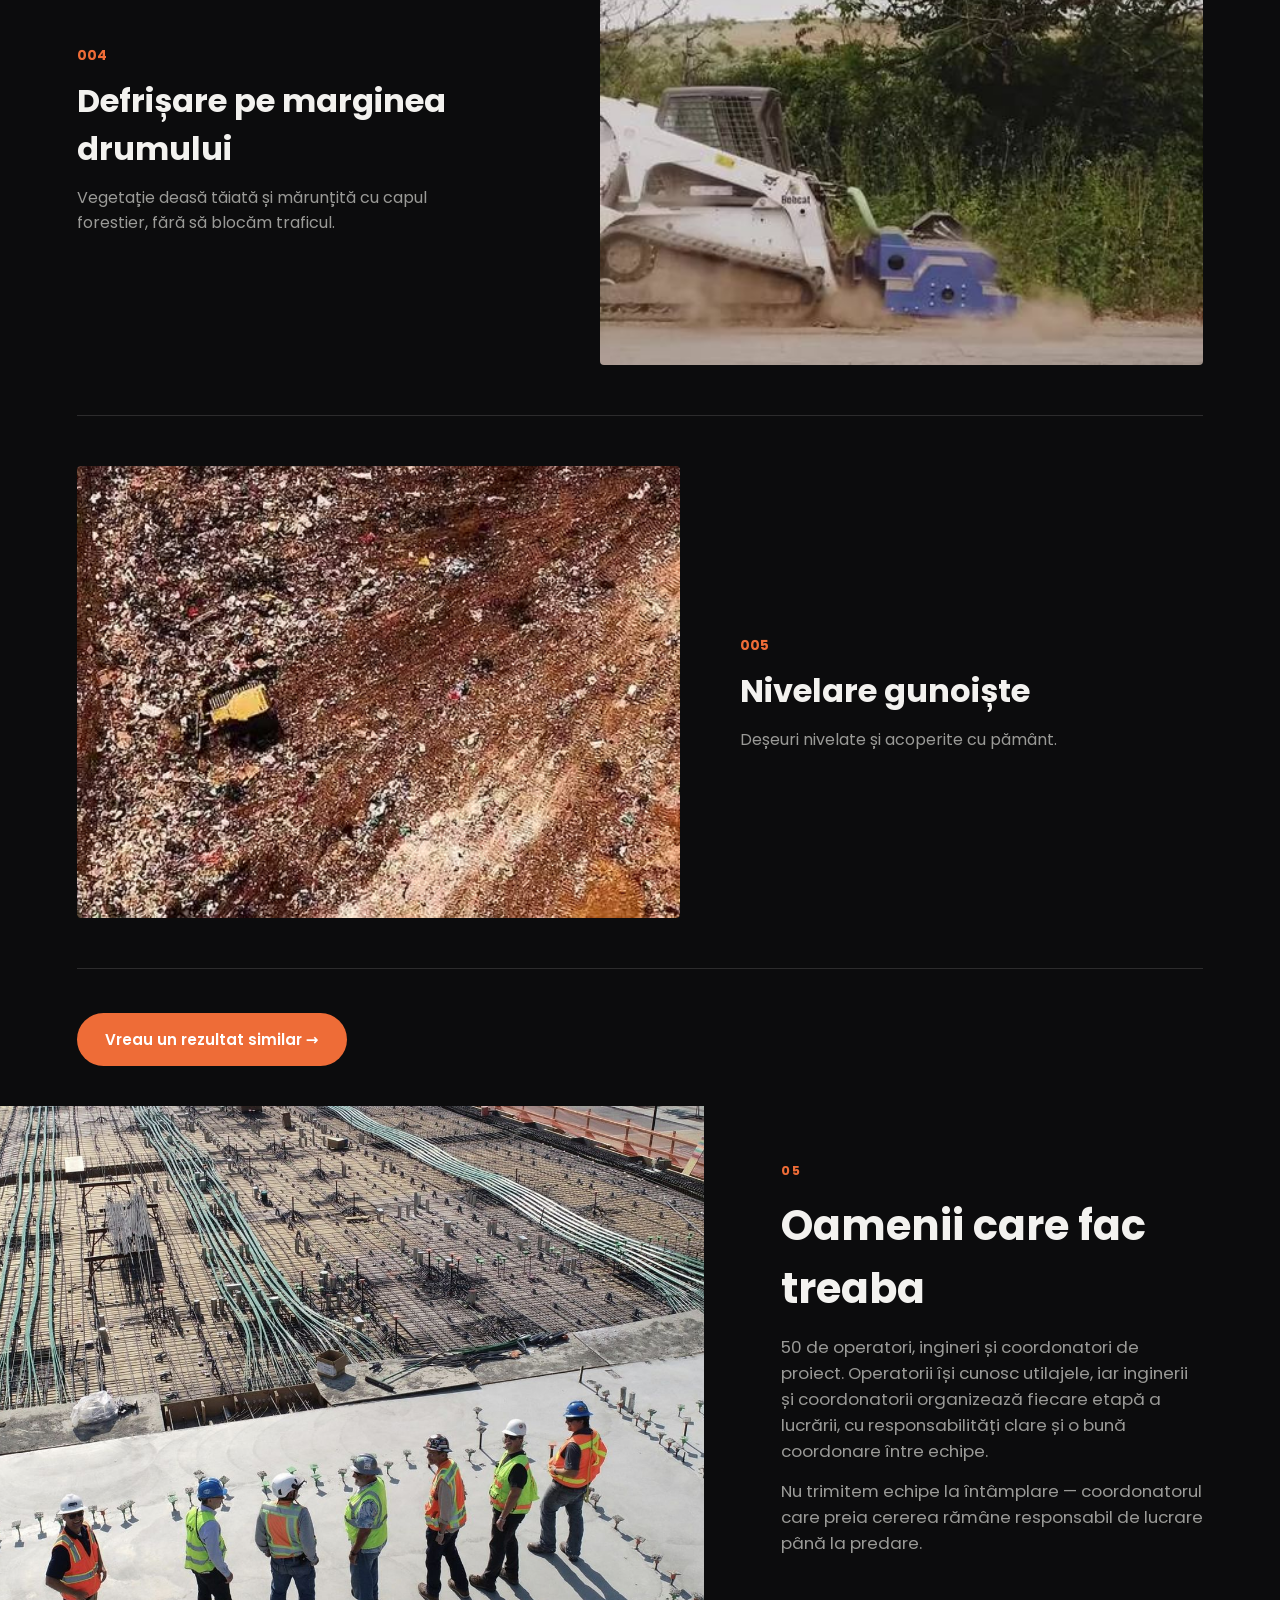
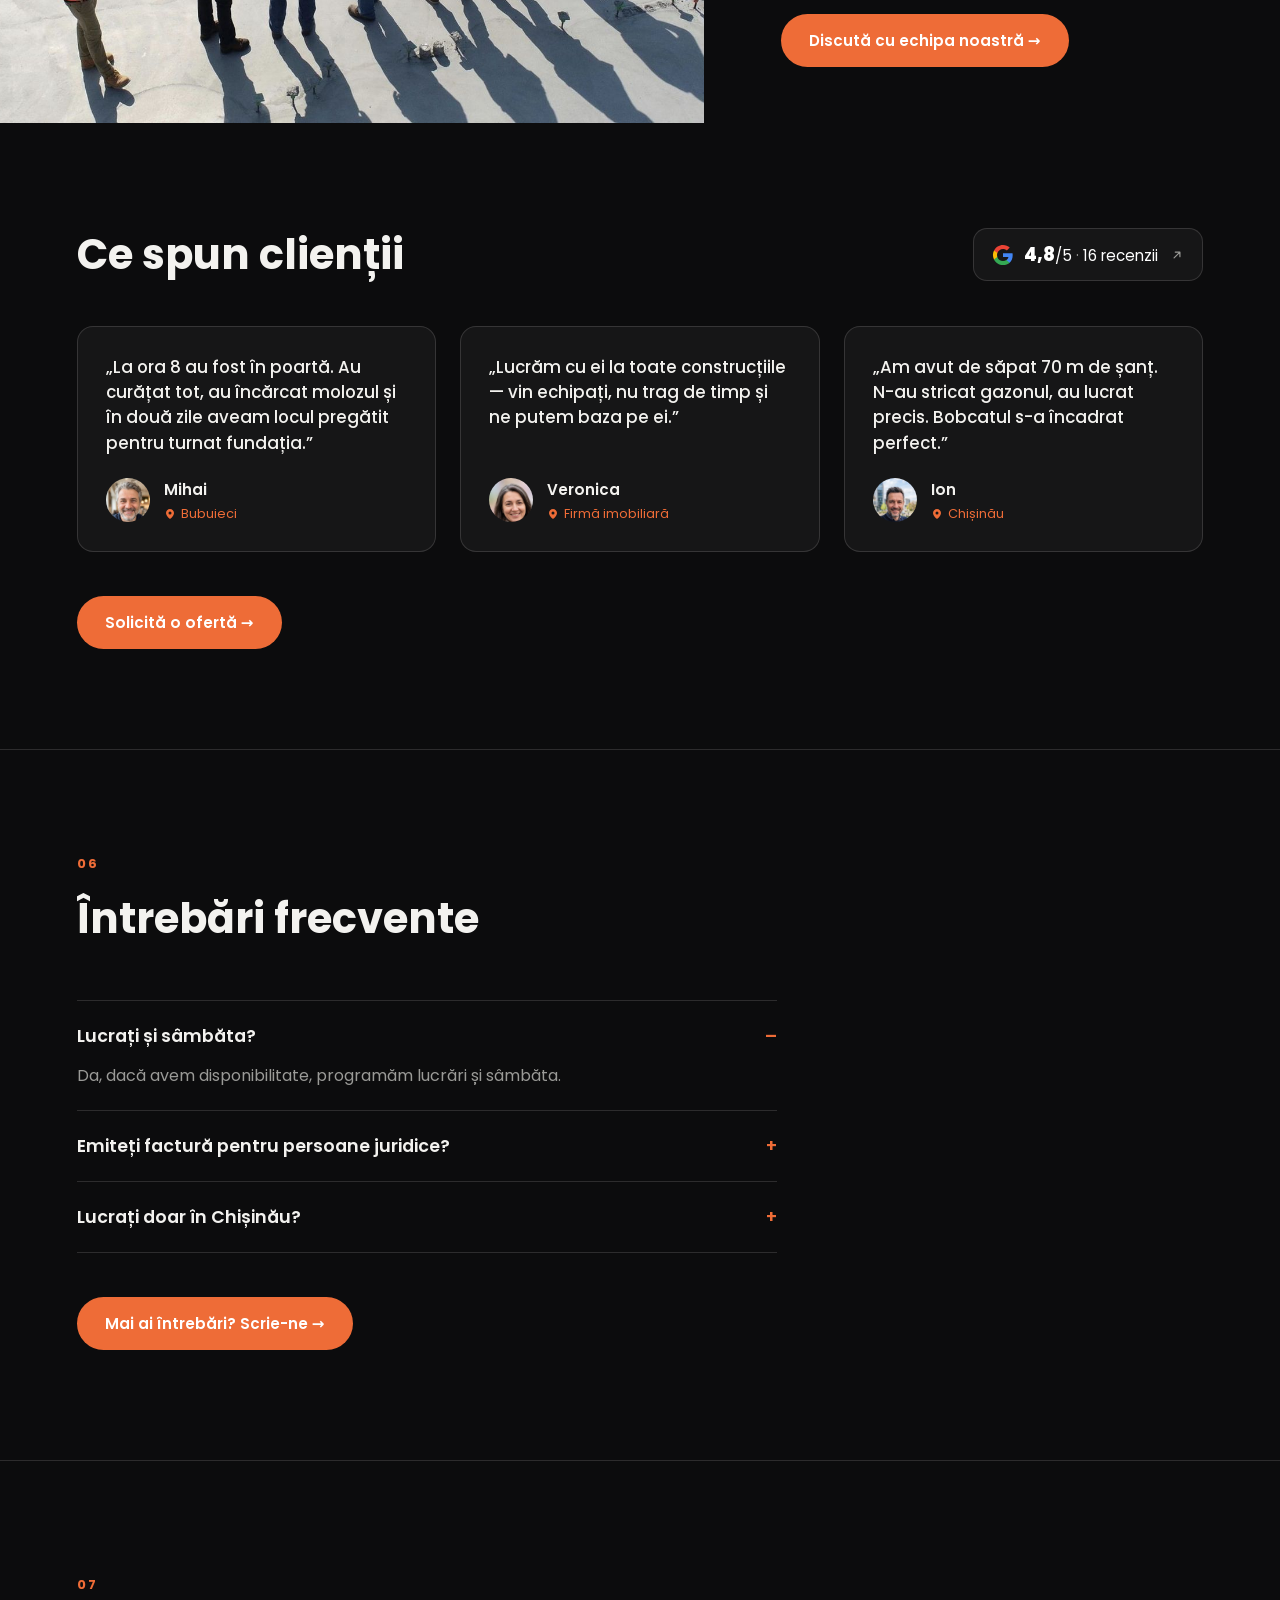
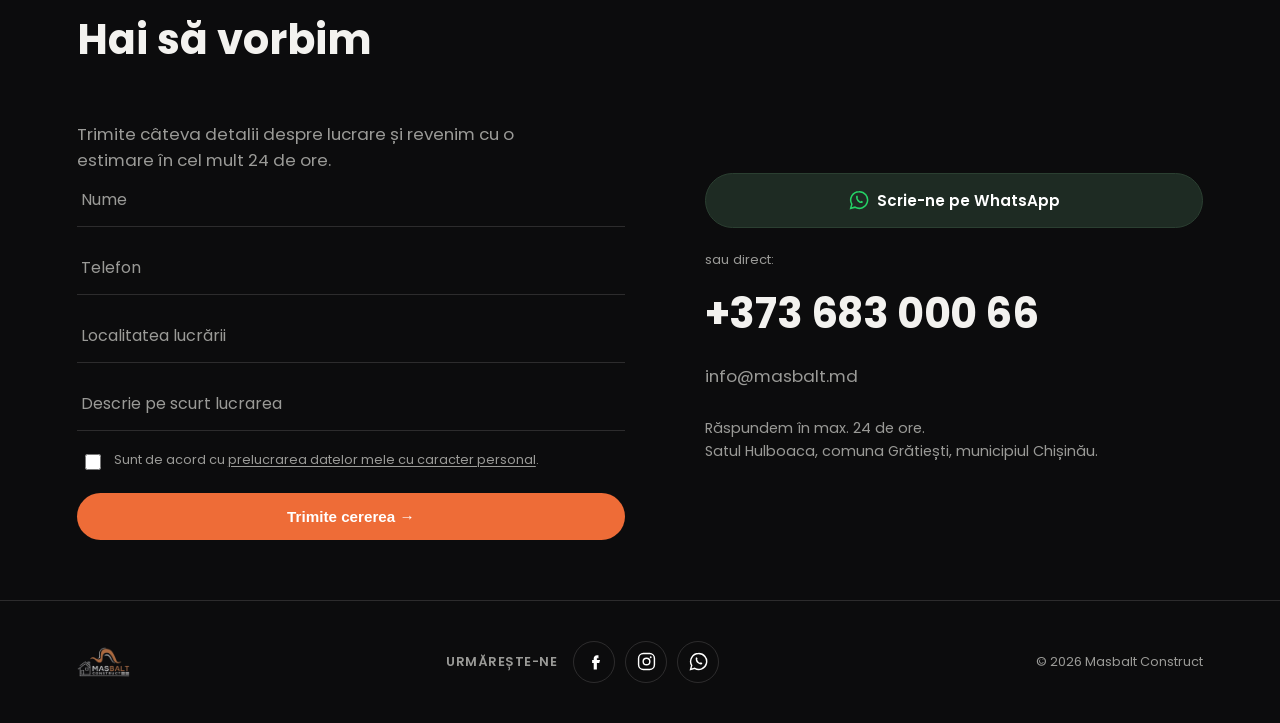
==== commit c34fabbc: "Rezolvă itemii rămași din auditul de conținut - Unifică mesajul despre subcontractare: nu subcontrac" ====
--- a/v2/index.html
+++ b/v2/index.html
@@ -82,7 +82,7 @@
     </div>
     <div class="about-quote">
       <span class="quote-mark">“</span>
-      <p>La Masbalt, coordonarea e simplă. Totul se face organizat, etapizat și sub control, fără să depindem de alți furnizori sau echipe externe.</p>
+      <p>La Masbalt, coordonarea e simplă. Executăm toate lucrările cu utilaje și echipe proprii, fără subcontractare, totul organizat, etapizat și sub control.</p>
     </div>
   </div>
   <div class="about-copy reveal">
@@ -97,7 +97,7 @@
   <div class="work-head reveal">
     <span class="tag">01</span>
     <h2>Ce facem</h2>
-    <p class="work-sub">Șase servicii, o singură echipă coordonată — nu subcontractăm etapele critice ale lucrării.</p>
+    <p class="work-sub">Șase servicii, o singură echipă coordonată — nu subcontractăm nicio etapă a lucrării.</p>
   </div>
   <ul class="svc-list">
     <li class="svc-row reveal" data-eq="komatsu-d37,jcb">
@@ -402,8 +402,8 @@
       <p>Da, dacă avem disponibilitate, programăm lucrări și sâmbăta.</p>
     </details>
     <details class="faq-item reveal">
-      <summary>Se poate factura pe firmă?</summary>
-      <p>Absolut. Lucrăm atât cu persoane fizice, cât și cu companii.</p>
+      <summary>Emiteți factură pentru persoane juridice?</summary>
+      <p>Da, emitem factură fiscală. Lucrăm atât cu persoane fizice, cât și cu companii.</p>
     </details>
     <details class="faq-item reveal">
       <summary>Lucrați doar în Chișinău?</summary>
@@ -428,7 +428,7 @@
       <input type="text" name="serviciu" placeholder="Descrie pe scurt lucrarea">
       <label class="consent">
         <input type="checkbox" name="consimtamant" required>
-        <span>Sunt de acord cu prelucrarea datelor mele cu caracter personal.</span>
+        <span>Sunt de acord cu <a href="../confidentialitate.html" target="_blank" rel="noopener">prelucrarea datelor mele cu caracter personal</a>.</span>
       </label>
       <button type="submit" class="btn btn-block">Trimite cererea →</button>
       <p class="form-ok" id="formOk">Mulțumim! Revenim în cel mult 24 de ore.</p>
--- a/v2/css/style.css
+++ b/v2/css/style.css
@@ -554,6 +554,8 @@
 .consent{ display: flex; align-items: flex-start; gap: 10px; padding: 6px 4px; cursor: pointer; }
 .consent input{ width: 16px; height: 16px; margin-top: 3px; accent-color: var(--orange); flex-shrink: 0; }
 .consent span{ font-size: .8rem; color: var(--dim); line-height: 1.4; }
+.consent span a{ color: inherit; text-decoration: underline; text-underline-offset: 2px; }
+.consent span a:hover{ color: var(--orange); }
 .form-ok{ display: none; color: var(--orange); font-size: .9rem; text-align: center; margin: 6px 0 0; }
 .form-ok.show{ display: block; }
 
